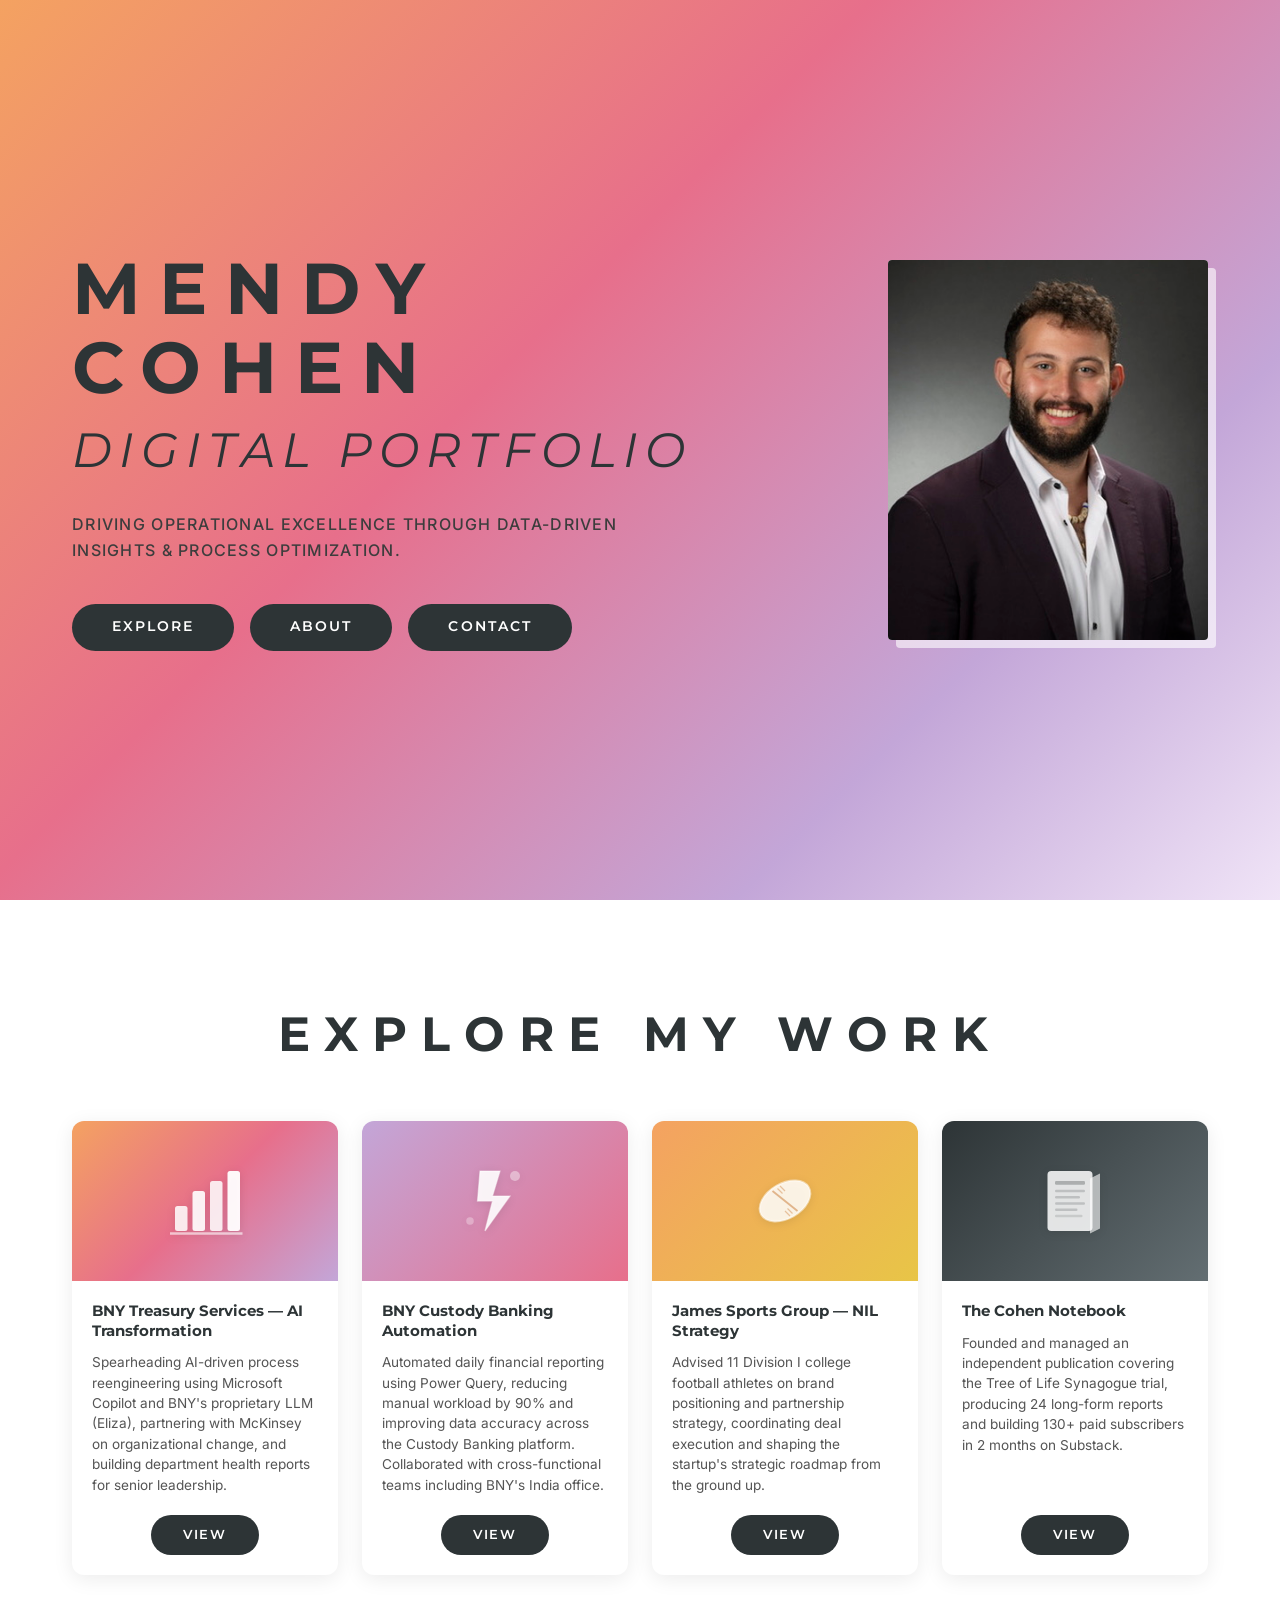
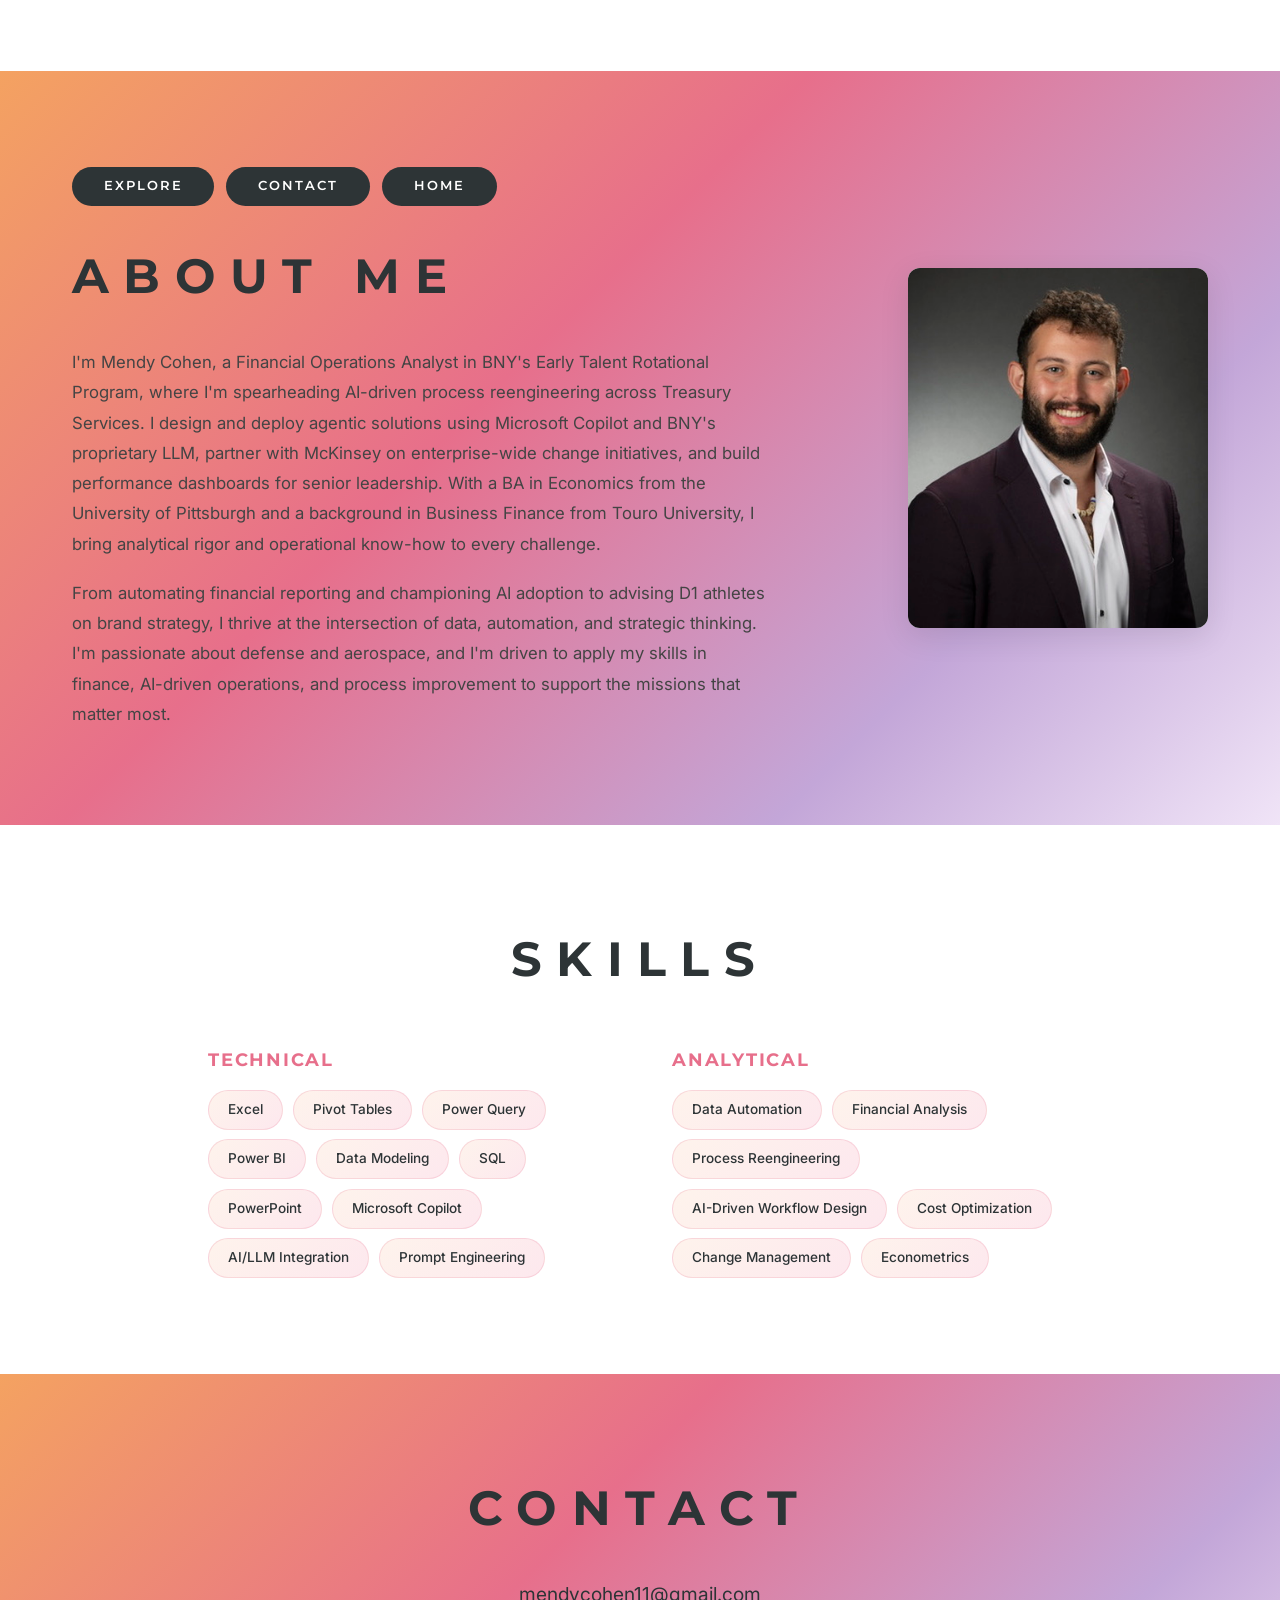
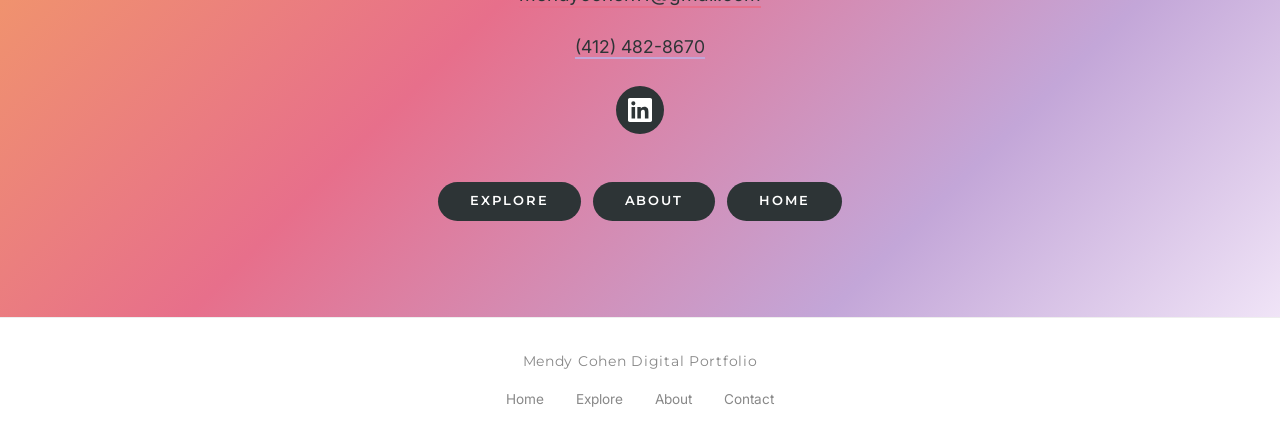
==== index.html @ 34054d13 "Update index.html with AI role, skills, and project links" ====
<!DOCTYPE html>
<html lang="en">
<head>
  <meta charset="UTF-8">
  <meta name="viewport" content="width=device-width, initial-scale=1.0">
  <title>Mendy Cohen | Digital Portfolio</title>
  <link rel="preconnect" href="https://fonts.googleapis.com">
  <link rel="preconnect" href="https://fonts.gstatic.com" crossorigin>
  <link href="https://fonts.googleapis.com/css2?family=Inter:wght@400;500;600&family=Montserrat:ital,wght@0,400;0,600;0,700;1,400&display=swap" rel="stylesheet">
  <link rel="stylesheet" href="style.css">
</head>
<body>

  <!-- ========== HERO ========== -->
  <section id="home" class="hero gradient-bg">
    <div class="container">
      <div class="hero-content">
        <h1 class="hero-name">Mendy Cohen</h1>
        <p class="hero-subtitle">Digital Portfolio</p>
        <p class="hero-tagline">Driving operational excellence through data-driven insights &amp; process optimization.</p>
        <div class="hero-buttons">
          <a href="#projects" class="btn">Explore</a>
          <a href="#about" class="btn">About</a>
          <a href="#contact" class="btn">Contact</a>
        </div>
      </div>
      <div class="hero-photo">
        <img src="headshot.jpg" alt="Mendy Cohen">
      </div>
    </div>
  </section>

  <!-- ========== PROJECTS ========== -->
  <section id="projects" class="projects">
    <div class="container">
      <h2 class="section-heading">Explore My Work</h2>
      <div class="projects-grid">

        <div class="project-card">
          <div class="project-card-image">
            <svg class="project-icon-svg" viewBox="0 0 64 64" fill="none" xmlns="http://www.w3.org/2000/svg"><rect x="8" y="36" width="10" height="20" rx="2" fill="rgba(255,255,255,0.85)"/><rect x="22" y="24" width="10" height="32" rx="2" fill="rgba(255,255,255,0.9)"/><rect x="36" y="16" width="10" height="40" rx="2" fill="rgba(255,255,255,0.85)"/><rect x="50" y="8" width="10" height="48" rx="2" fill="rgba(255,255,255,0.95)"/><line x1="4" y1="58" x2="62" y2="58" stroke="rgba(255,255,255,0.6)" stroke-width="2"/></svg>
          </div>
          <div class="project-card-body">
            <h3 class="project-card-title">BNY Treasury Services &mdash; AI Transformation</h3>
            <p class="project-card-desc">Spearheading AI-driven process reengineering using Microsoft Copilot and BNY's proprietary LLM (Eliza), partnering with McKinsey on organizational change, and building department health reports for senior leadership.</p>
            <div class="project-card-btn">
              <a href="bny-treasury.html" class="btn btn-sm">View</a>
            </div>
          </div>
        </div>

        <div class="project-card">
          <div class="project-card-image" style="background: linear-gradient(135deg, #C3A6D8 0%, #E76F8B 100%);">
            <svg class="project-icon-svg" viewBox="0 0 64 64" fill="none" xmlns="http://www.w3.org/2000/svg"><path d="M20 8h16l-6 20h14L24 56l6-24H18L20 8z" fill="rgba(255,255,255,0.9)" stroke="rgba(255,255,255,0.5)" stroke-width="1"/><circle cx="48" cy="12" r="4" fill="rgba(255,255,255,0.4)"/><circle cx="12" cy="48" r="3" fill="rgba(255,255,255,0.3)"/></svg>
          </div>
          <div class="project-card-body">
            <h3 class="project-card-title">BNY Custody Banking Automation</h3>
            <p class="project-card-desc">Automated daily financial reporting using Power Query, reducing manual workload by 90% and improving data accuracy across the Custody Banking platform. Collaborated with cross-functional teams including BNY's India office.</p>
            <div class="project-card-btn">
              <a href="bny-custody.html" class="btn btn-sm">View</a>
            </div>
          </div>
        </div>

        <div class="project-card">
          <div class="project-card-image" style="background: linear-gradient(135deg, #F4A261 0%, #e8c547 100%);">
            <svg class="project-icon-svg" viewBox="0 0 64 64" fill="none" xmlns="http://www.w3.org/2000/svg"><ellipse cx="32" cy="32" rx="22" ry="14" transform="rotate(-30 32 32)" fill="rgba(255,255,255,0.85)" stroke="rgba(255,255,255,0.5)" stroke-width="1.5"/><line x1="22" y1="24" x2="42" y2="40" stroke="rgba(200,120,50,0.5)" stroke-width="1.5"/><line x1="26" y1="22" x2="30" y2="26" stroke="rgba(200,120,50,0.4)" stroke-width="1"/><line x1="34" y1="38" x2="38" y2="42" stroke="rgba(200,120,50,0.4)" stroke-width="1"/><line x1="28" y1="20" x2="32" y2="24" stroke="rgba(200,120,50,0.4)" stroke-width="1"/><line x1="32" y1="40" x2="36" y2="44" stroke="rgba(200,120,50,0.4)" stroke-width="1"/></svg>
          </div>
          <div class="project-card-body">
            <h3 class="project-card-title">James Sports Group &mdash; NIL Strategy</h3>
            <p class="project-card-desc">Advised 11 Division I college football athletes on brand positioning and partnership strategy, coordinating deal execution and shaping the startup's strategic roadmap from the ground up.</p>
            <div class="project-card-btn">
              <a href="james-sports.html" class="btn btn-sm">View</a>
            </div>
          </div>
        </div>

        <div class="project-card">
          <div class="project-card-image" style="background: linear-gradient(135deg, #2D3436 0%, #636e72 100%);">
            <svg class="project-icon-svg" viewBox="0 0 64 64" fill="none" xmlns="http://www.w3.org/2000/svg"><rect x="10" y="8" width="36" height="48" rx="3" fill="rgba(255,255,255,0.85)"/><rect x="16" y="16" width="24" height="3" rx="1" fill="rgba(45,52,54,0.3)"/><rect x="16" y="23" width="24" height="2" rx="1" fill="rgba(45,52,54,0.2)"/><rect x="16" y="28" width="20" height="2" rx="1" fill="rgba(45,52,54,0.2)"/><rect x="16" y="33" width="24" height="2" rx="1" fill="rgba(45,52,54,0.2)"/><rect x="16" y="38" width="18" height="2" rx="1" fill="rgba(45,52,54,0.2)"/><rect x="16" y="43" width="22" height="2" rx="1" fill="rgba(45,52,54,0.15)"/><path d="M44 14l8-4v44l-8 4V14z" fill="rgba(255,255,255,0.6)"/></svg>
          </div>
          <div class="project-card-body">
            <h3 class="project-card-title">The Cohen Notebook</h3>
            <p class="project-card-desc">Founded and managed an independent publication covering the Tree of Life Synagogue trial, producing 24 long-form reports and building 130+ paid subscribers in 2 months on Substack.</p>
            <div class="project-card-btn">
              <a href="https://thecohennotebook.substack.com" target="_blank" rel="noopener noreferrer" class="btn btn-sm">View</a>
            </div>
          </div>
        </div>

      </div>
    </div>
  </section>

  <!-- ========== ABOUT ========== -->
  <section id="about" class="about gradient-bg">
    <div class="container">
      <div class="about-content">
        <nav class="about-nav">
          <a href="#projects" class="btn btn-sm">Explore</a>
          <a href="#contact" class="btn btn-sm">Contact</a>
          <a href="#home" class="btn btn-sm">Home</a>
        </nav>
        <h2 class="section-heading">About Me</h2>
        <p class="about-text">
          I'm Mendy Cohen, a Financial Operations Analyst in BNY's Early Talent Rotational Program, where I'm spearheading AI-driven process reengineering across Treasury Services. I design and deploy agentic solutions using Microsoft Copilot and BNY's proprietary LLM, partner with McKinsey on enterprise-wide change initiatives, and build performance dashboards for senior leadership. With a BA in Economics from the University of Pittsburgh and a background in Business Finance from Touro University, I bring analytical rigor and operational know-how to every challenge.
        </p>
        <p class="about-text" style="margin-top: 1.2rem;">
          From automating financial reporting and championing AI adoption to advising D1 athletes on brand strategy, I thrive at the intersection of data, automation, and strategic thinking. I'm passionate about defense and aerospace, and I'm driven to apply my skills in finance, AI-driven operations, and process improvement to support the missions that matter most.
        </p>
      </div>
      <div class="about-photo">
        <img src="headshot.jpg" alt="Mendy Cohen">
      </div>
    </div>
  </section>

  <!-- ========== SKILLS ========== -->
  <section id="skills" class="skills">
    <div class="container">
      <h2 class="section-heading">Skills</h2>
      <div class="skills-categories">
        <div class="skills-category">
          <h3>Technical</h3>
          <div class="skills-tags">
            <span class="skill-tag">Excel</span>
            <span class="skill-tag">Pivot Tables</span>
            <span class="skill-tag">Power Query</span>
            <span class="skill-tag">Power BI</span>
            <span class="skill-tag">Data Modeling</span>
            <span class="skill-tag">SQL</span>
            <span class="skill-tag">PowerPoint</span>
            <span class="skill-tag">Microsoft Copilot</span>
            <span class="skill-tag">AI/LLM Integration</span>
            <span class="skill-tag">Prompt Engineering</span>
          </div>
        </div>
        <div class="skills-category">
          <h3>Analytical</h3>
          <div class="skills-tags">
            <span class="skill-tag">Data Automation</span>
            <span class="skill-tag">Financial Analysis</span>
            <span class="skill-tag">Process Reengineering</span>
            <span class="skill-tag">AI-Driven Workflow Design</span>
            <span class="skill-tag">Cost Optimization</span>
            <span class="skill-tag">Change Management</span>
            <span class="skill-tag">Econometrics</span>
          </div>
        </div>
      </div>
    </div>
  </section>

  <!-- ========== CONTACT ========== -->
  <section id="contact" class="contact gradient-bg">
    <div class="container">
      <h2 class="section-heading">Contact</h2>
      <div class="contact-info">
        <p class="contact-email">
          <a href="mailto:mendycohen11@gmail.com">mendycohen11@gmail.com</a>
        </p>
        <p class="contact-phone">
          <a href="tel:+14124828670">(412) 482-8670</a>
        </p>
        <div class="contact-social">
          <a href="https://linkedin.com/in/mendycohen" target="_blank" rel="noopener noreferrer" aria-label="LinkedIn" title="LinkedIn">
            <svg width="24" height="24" viewBox="0 0 24 24" fill="currentColor"><path d="M20.447 20.452h-3.554v-5.569c0-1.328-.027-3.037-1.852-3.037-1.853 0-2.136 1.445-2.136 2.939v5.667H9.351V9h3.414v1.561h.046c.477-.9 1.637-1.85 3.37-1.85 3.601 0 4.267 2.37 4.267 5.455v6.286zM5.337 7.433a2.062 2.062 0 01-2.063-2.065 2.064 2.064 0 112.063 2.065zm1.782 13.019H3.555V9h3.564v11.452zM22.225 0H1.771C.792 0 0 .774 0 1.729v20.542C0 23.227.792 24 1.771 24h20.451C23.2 24 24 23.227 24 22.271V1.729C24 .774 23.2 0 22.222 0h.003z"/></svg>
          </a>
        </div>
      </div>
      <nav class="contact-nav">
        <a href="#projects" class="btn btn-sm">Explore</a>
        <a href="#about" class="btn btn-sm">About</a>
        <a href="#home" class="btn btn-sm">Home</a>
      </nav>
    </div>
  </section>

  <!-- ========== FOOTER ========== -->
  <footer class="footer">
    <p class="footer-text">Mendy Cohen Digital Portfolio</p>
    <nav class="footer-nav">
      <a href="#home">Home</a>
      <a href="#projects">Explore</a>
      <a href="#about">About</a>
      <a href="#contact">Contact</a>
    </nav>
  </footer>

</body>
</html>
---- style.css ----
/* ========== RESET & BASE ========== */
*,
*::before,
*::after {
  margin: 0;
  padding: 0;
  box-sizing: border-box;
}

html {
  scroll-behavior: smooth;
  font-size: 16px;
}

body {
  font-family: 'Inter', sans-serif;
  color: #2D3436;
  line-height: 1.6;
  overflow-x: hidden;
}

a {
  text-decoration: none;
  color: inherit;
}

img {
  max-width: 100%;
  display: block;
}

/* ========== UTILITIES ========== */
.container {
  max-width: 1200px;
  margin: 0 auto;
  padding: 0 2rem;
}

.section-heading {
  font-family: 'Montserrat', sans-serif;
  font-size: 3rem;
  font-weight: 700;
  letter-spacing: 0.3em;
  text-transform: uppercase;
  margin-bottom: 2rem;
}

/* ========== BUTTONS ========== */
.btn {
  display: inline-block;
  padding: 0.8rem 2.5rem;
  background: #2D3436;
  color: #fff;
  border: none;
  border-radius: 50px;
  font-family: 'Montserrat', sans-serif;
  font-size: 0.85rem;
  font-weight: 600;
  letter-spacing: 0.15em;
  text-transform: uppercase;
  cursor: pointer;
  transition: transform 0.2s ease, box-shadow 0.2s ease;
}

.btn:hover {
  transform: translateY(-2px);
  box-shadow: 0 6px 20px rgba(45, 52, 54, 0.3);
}

.btn-sm {
  padding: 0.6rem 2rem;
  font-size: 0.8rem;
}

/* ========== GRADIENT BACKGROUNDS ========== */
.gradient-bg {
  background: linear-gradient(135deg, #F4A261 0%, #E76F8B 40%, #C3A6D8 75%, #f0e4f7 100%);
}

.gradient-bg-subtle {
  background: linear-gradient(135deg, #fef3ec 0%, #fde8ee 40%, #f3ebf8 75%, #f8f4fc 100%);
}

/* ========== HERO SECTION ========== */
.hero {
  min-height: 100vh;
  display: flex;
  align-items: center;
  position: relative;
  overflow: hidden;
}

.hero .container {
  display: flex;
  align-items: center;
  justify-content: space-between;
  gap: 4rem;
  width: 100%;
}

.hero-content {
  flex: 1;
  animation: fadeInUp 0.8s ease-out;
}

.hero-name {
  font-family: 'Montserrat', sans-serif;
  font-size: 4.5rem;
  font-weight: 700;
  letter-spacing: 0.25em;
  text-transform: uppercase;
  line-height: 1.1;
  color: #2D3436;
}

.hero-subtitle {
  font-family: 'Montserrat', sans-serif;
  font-size: 3rem;
  font-weight: 400;
  font-style: italic;
  letter-spacing: 0.15em;
  text-transform: uppercase;
  color: #2D3436;
  margin-top: 0.25rem;
}

.hero-tagline {
  font-size: 1rem;
  font-weight: 500;
  letter-spacing: 0.08em;
  text-transform: uppercase;
  color: #3d3d3d;
  margin-top: 1.5rem;
  max-width: 550px;
}

.hero-buttons {
  display: flex;
  gap: 1rem;
  margin-top: 2.5rem;
  flex-wrap: wrap;
}

.hero-photo {
  flex-shrink: 0;
  width: 320px;
  height: 380px;
  background: #fff;
  border-radius: 4px;
  box-shadow: 8px 8px 0 rgba(255, 255, 255, 0.6);
  display: flex;
  align-items: center;
  justify-content: center;
  overflow: hidden;
  animation: fadeIn 1s ease-out 0.3s both;
}

.hero-photo img {
  width: 100%;
  height: 100%;
  object-fit: cover;
}

.hero-photo-placeholder {
  font-family: 'Montserrat', sans-serif;
  font-size: 1.1rem;
  color: #999;
  letter-spacing: 0.1em;
}

/* ========== PROJECTS SECTION ========== */
.projects {
  padding: 6rem 0;
  background: #fff;
}

.projects .section-heading {
  text-align: center;
}

.projects-grid {
  display: grid;
  grid-template-columns: repeat(4, 1fr);
  gap: 1.5rem;
  margin-top: 3rem;
}

.project-card {
  background: #fff;
  border-radius: 12px;
  overflow: hidden;
  box-shadow: 0 4px 20px rgba(0, 0, 0, 0.08);
  transition: transform 0.3s ease, box-shadow 0.3s ease;
  display: flex;
  flex-direction: column;
}

.project-card:hover {
  transform: translateY(-6px);
  box-shadow: 0 12px 40px rgba(0, 0, 0, 0.12);
}

.project-card-image {
  height: 160px;
  background: linear-gradient(135deg, #F4A261 0%, #E76F8B 50%, #C3A6D8 100%);
  display: flex;
  align-items: center;
  justify-content: center;
  position: relative;
}

.project-card-image .project-icon {
  font-size: 2.5rem;
  opacity: 0.7;
}

.project-card-image .project-icon-svg {
  width: 80px;
  height: 80px;
  filter: drop-shadow(0 2px 4px rgba(0,0,0,0.1));
}

.project-card-body {
  padding: 1.25rem;
  flex: 1;
  display: flex;
  flex-direction: column;
}

.project-card-title {
  font-family: 'Montserrat', sans-serif;
  font-size: 0.95rem;
  font-weight: 700;
  margin-bottom: 0.75rem;
  line-height: 1.3;
}

.project-card-desc {
  font-size: 0.85rem;
  color: #555;
  line-height: 1.5;
  flex: 1;
}

.project-card-btn {
  margin-top: 1.25rem;
  text-align: center;
}

/* ========== ABOUT SECTION ========== */
.about {
  padding: 6rem 0;
  position: relative;
}

.about .container {
  display: flex;
  align-items: center;
  gap: 4rem;
}

.about-content {
  flex: 1;
}

.about .section-heading {
  color: #2D3436;
}

.about-nav {
  display: flex;
  gap: 0.75rem;
  margin-bottom: 2rem;
  flex-wrap: wrap;
}

.about-text {
  font-size: 1.05rem;
  line-height: 1.8;
  color: #444;
  max-width: 700px;
}

.about-photo {
  flex-shrink: 0;
  width: 300px;
  height: 360px;
  background: #fff;
  border-radius: 12px;
  box-shadow: 0 8px 30px rgba(0, 0, 0, 0.1);
  display: flex;
  align-items: center;
  justify-content: center;
  overflow: hidden;
}

.about-photo-placeholder {
  font-family: 'Montserrat', sans-serif;
  font-size: 1rem;
  color: #999;
  letter-spacing: 0.1em;
}

/* ========== SKILLS SECTION ========== */
.skills {
  padding: 6rem 0;
  background: #fff;
}

.skills .section-heading {
  text-align: center;
}

.skills-categories {
  display: flex;
  gap: 4rem;
  justify-content: center;
  margin-top: 3rem;
  flex-wrap: wrap;
}

.skills-category h3 {
  font-family: 'Montserrat', sans-serif;
  font-size: 1.1rem;
  font-weight: 700;
  letter-spacing: 0.1em;
  text-transform: uppercase;
  margin-bottom: 1rem;
  color: #E76F8B;
}

.skills-tags {
  display: flex;
  flex-wrap: wrap;
  gap: 0.6rem;
  max-width: 400px;
}

.skill-tag {
  display: inline-block;
  padding: 0.5rem 1.2rem;
  background: linear-gradient(135deg, #fef3ec, #fde8ee);
  border-radius: 50px;
  font-size: 0.85rem;
  font-weight: 500;
  color: #2D3436;
  border: 1px solid rgba(231, 111, 139, 0.2);
}

/* ========== CONTACT SECTION ========== */
.contact {
  padding: 6rem 0;
  text-align: center;
}

.contact .section-heading {
  color: #2D3436;
}

.contact-info {
  margin-top: 2rem;
}

.contact-email {
  font-size: 1.2rem;
  color: #444;
  margin-bottom: 1.5rem;
}

.contact-email a {
  color: #2D3436;
  border-bottom: 2px solid #E76F8B;
  transition: color 0.2s;
}

.contact-email a:hover {
  color: #E76F8B;
}

.contact-phone {
  font-size: 1.1rem;
  color: #444;
  margin-bottom: 1.5rem;
}

.contact-phone a {
  color: #2D3436;
  border-bottom: 2px solid #C3A6D8;
  transition: color 0.2s;
}

.contact-phone a:hover {
  color: #C3A6D8;
}

.contact-social {
  display: flex;
  justify-content: center;
  gap: 1rem;
  margin-top: 1.5rem;
}

.contact-social a {
  display: flex;
  align-items: center;
  justify-content: center;
  width: 48px;
  height: 48px;
  background: #2D3436;
  color: #fff;
  border-radius: 50%;
  font-size: 1.2rem;
  transition: transform 0.2s, background 0.2s;
}

.contact-social a:hover {
  transform: scale(1.1);
  background: #E76F8B;
}

.contact-nav {
  display: flex;
  gap: 0.75rem;
  justify-content: center;
  margin-top: 3rem;
}

/* ========== FOOTER ========== */
.footer {
  padding: 2rem 0;
  text-align: center;
  border-top: 1px solid #eee;
}

.footer-text {
  font-family: 'Montserrat', sans-serif;
  font-size: 0.9rem;
  letter-spacing: 0.05em;
  color: #888;
}

.footer-nav {
  display: flex;
  justify-content: center;
  gap: 2rem;
  margin-top: 1rem;
}

.footer-nav a {
  font-size: 0.85rem;
  color: #888;
  transition: color 0.2s;
}

.footer-nav a:hover {
  color: #E76F8B;
}

/* ========== ANIMATIONS ========== */
@keyframes fadeInUp {
  from {
    opacity: 0;
    transform: translateY(30px);
  }
  to {
    opacity: 1;
    transform: translateY(0);
  }
}

@keyframes fadeIn {
  from { opacity: 0; }
  to { opacity: 1; }
}

/* ========== RESPONSIVE ========== */
@media (max-width: 1024px) {
  .projects-grid {
    grid-template-columns: repeat(2, 1fr);
  }

  .hero-name {
    font-size: 3.2rem;
  }

  .hero-subtitle {
    font-size: 2.2rem;
  }
}

@media (max-width: 768px) {
  .hero .container {
    flex-direction: column;
    text-align: center;
    padding-top: 3rem;
  }

  .hero-name {
    font-size: 2.5rem;
    letter-spacing: 0.15em;
  }

  .hero-subtitle {
    font-size: 1.6rem;
  }

  .hero-tagline {
    margin-left: auto;
    margin-right: auto;
  }

  .hero-buttons {
    justify-content: center;
  }

  .hero-photo {
    width: 250px;
    height: 300px;
  }

  .section-heading {
    font-size: 2.2rem;
    letter-spacing: 0.2em;
  }

  .about .container {
    flex-direction: column;
    text-align: center;
  }

  .about-nav {
    justify-content: center;
  }

  .about-text {
    margin: 0 auto;
  }

  .skills-categories {
    flex-direction: column;
    align-items: center;
  }

  .skills-tags {
    justify-content: center;
  }
}

@media (max-width: 480px) {
  .hero-name {
    font-size: 2rem;
  }

  .hero-subtitle {
    font-size: 1.3rem;
  }

  .projects-grid {
    grid-template-columns: 1fr;
  }

  .section-heading {
    font-size: 1.8rem;
    letter-spacing: 0.15em;
  }

  .btn {
    padding: 0.7rem 1.8rem;
    font-size: 0.75rem;
  }
}
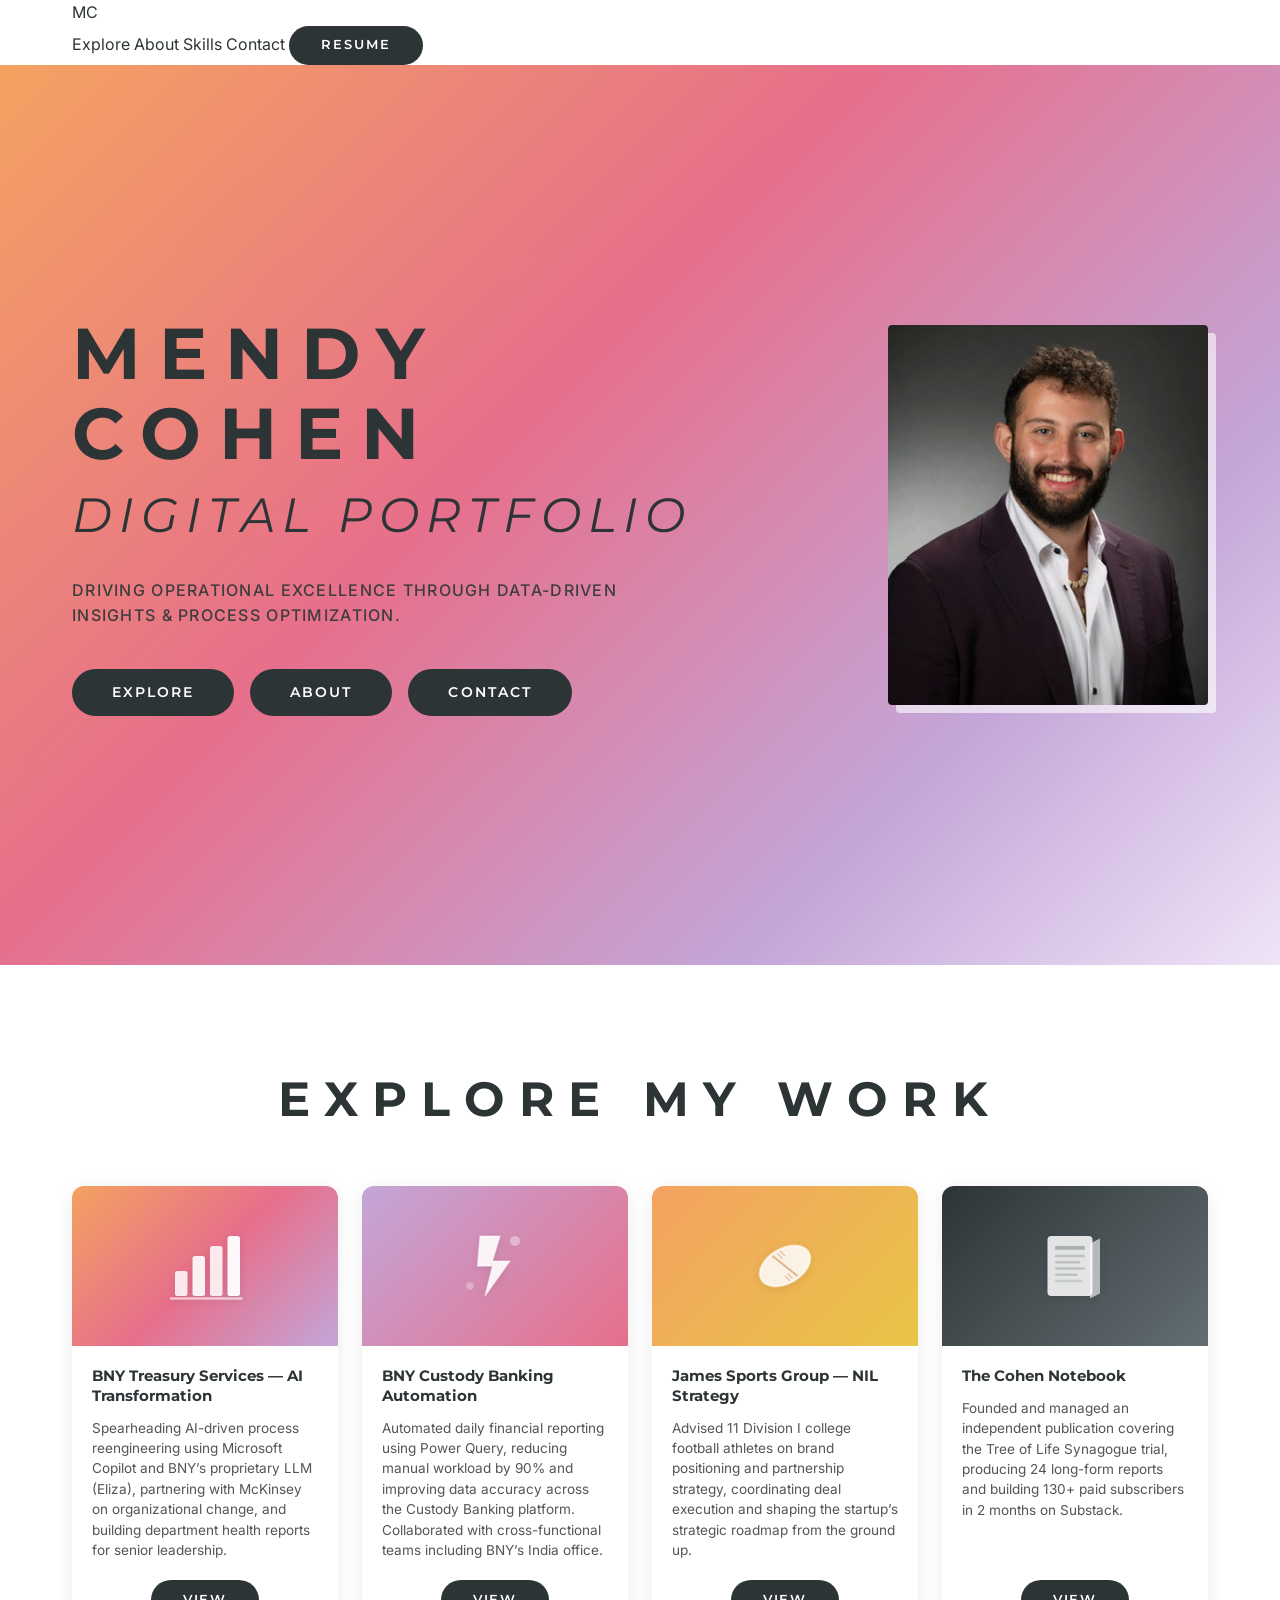
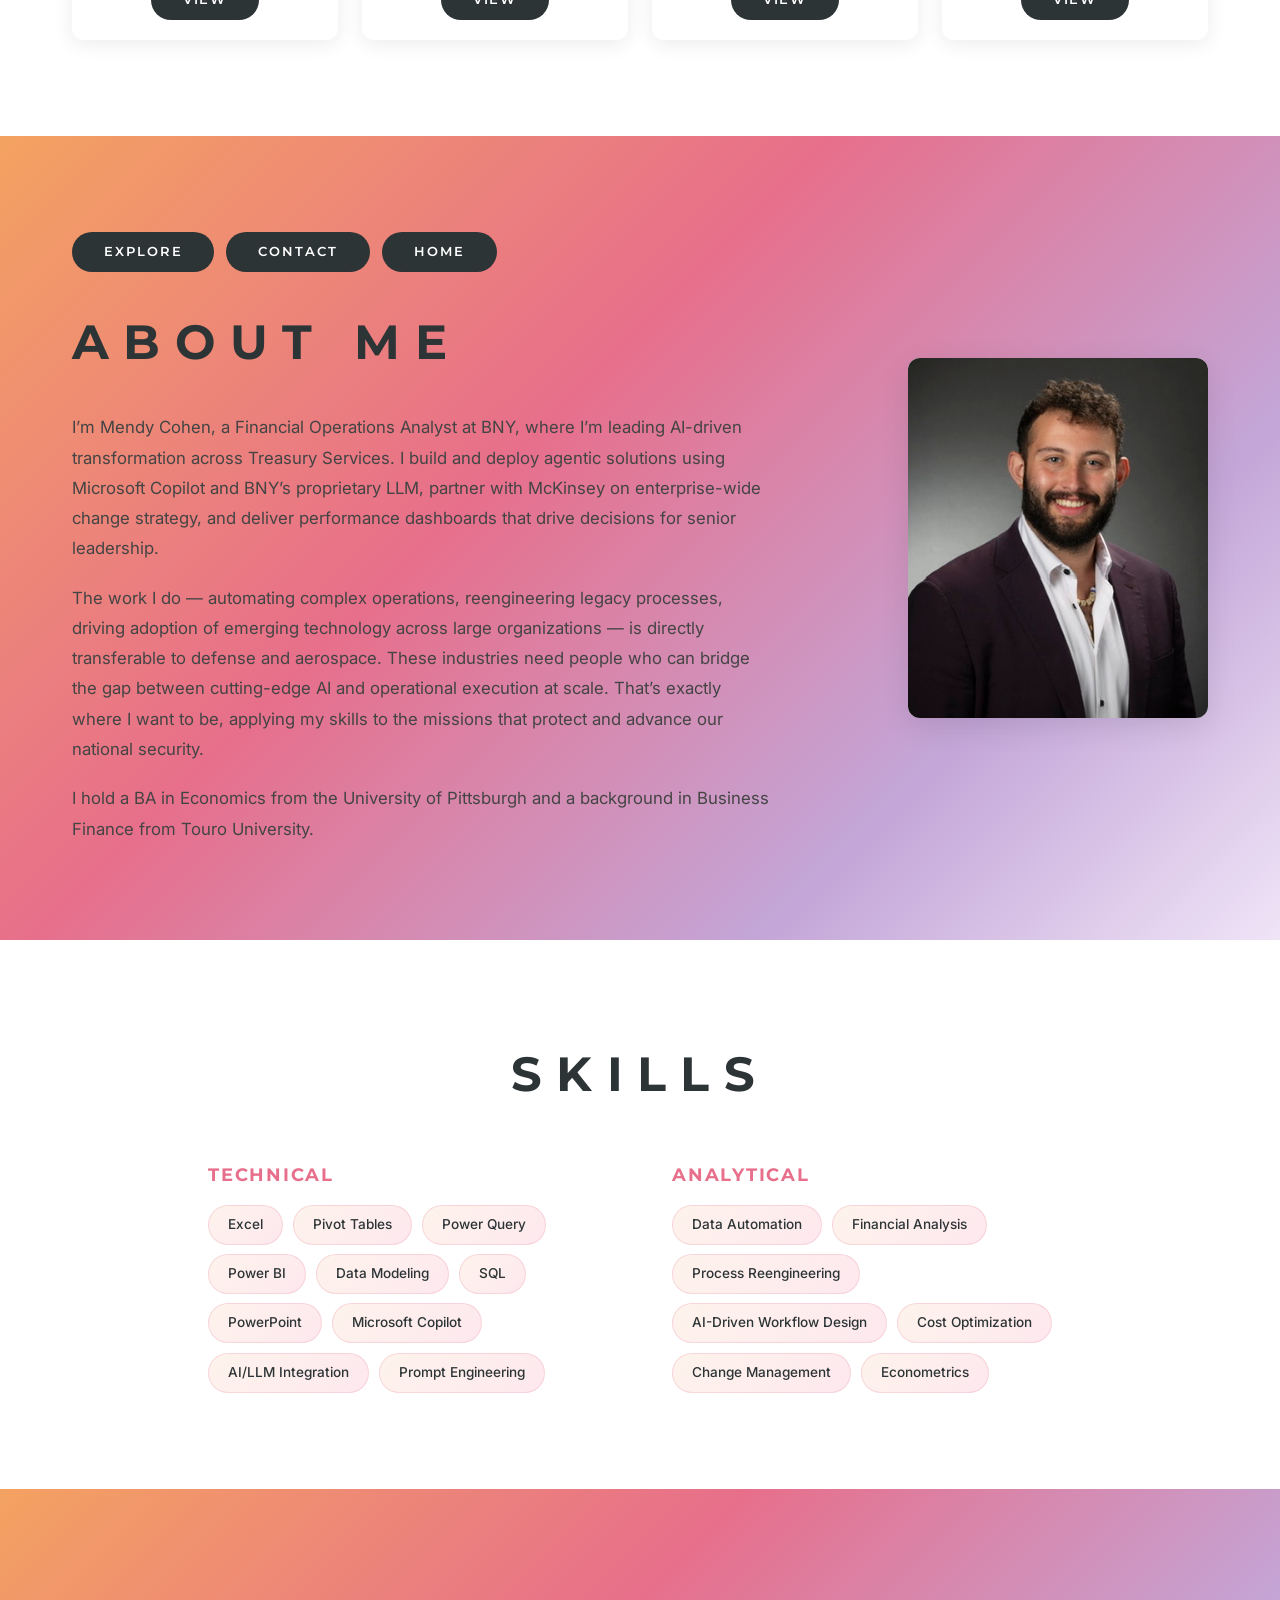
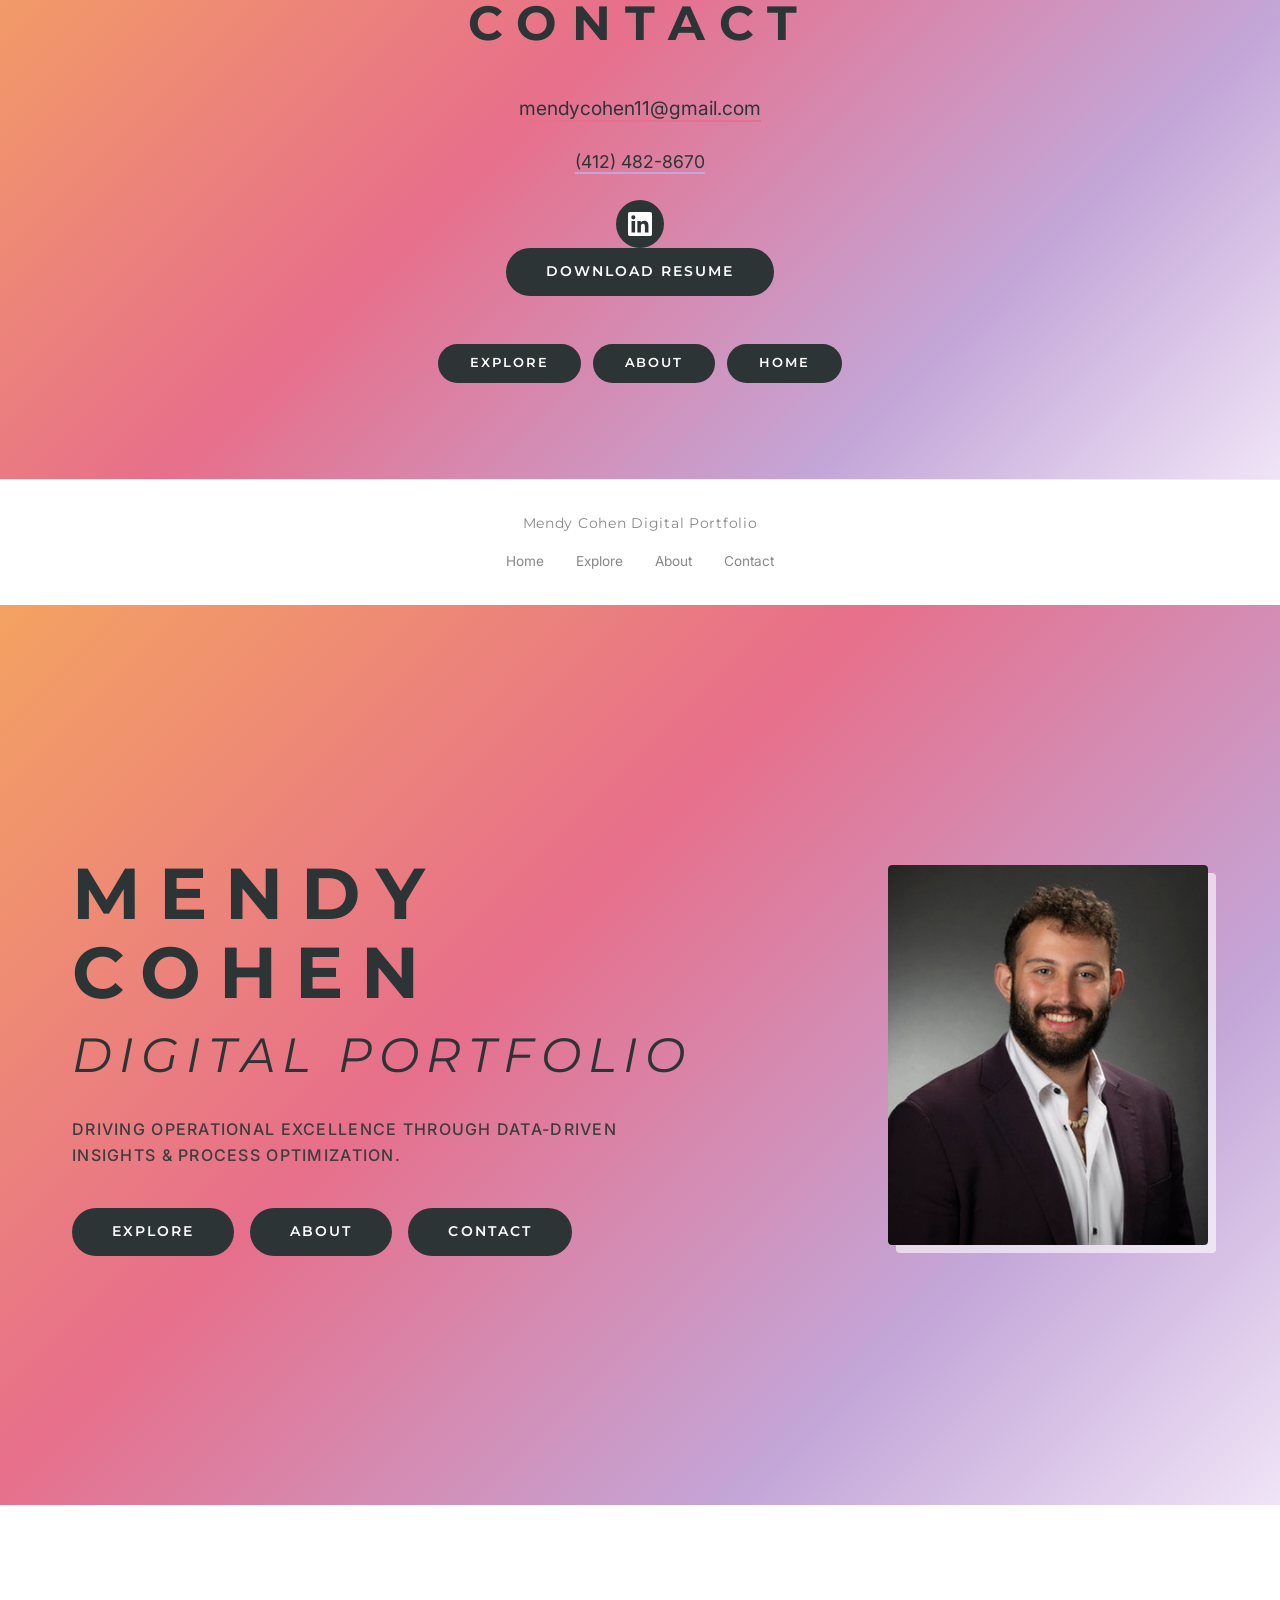
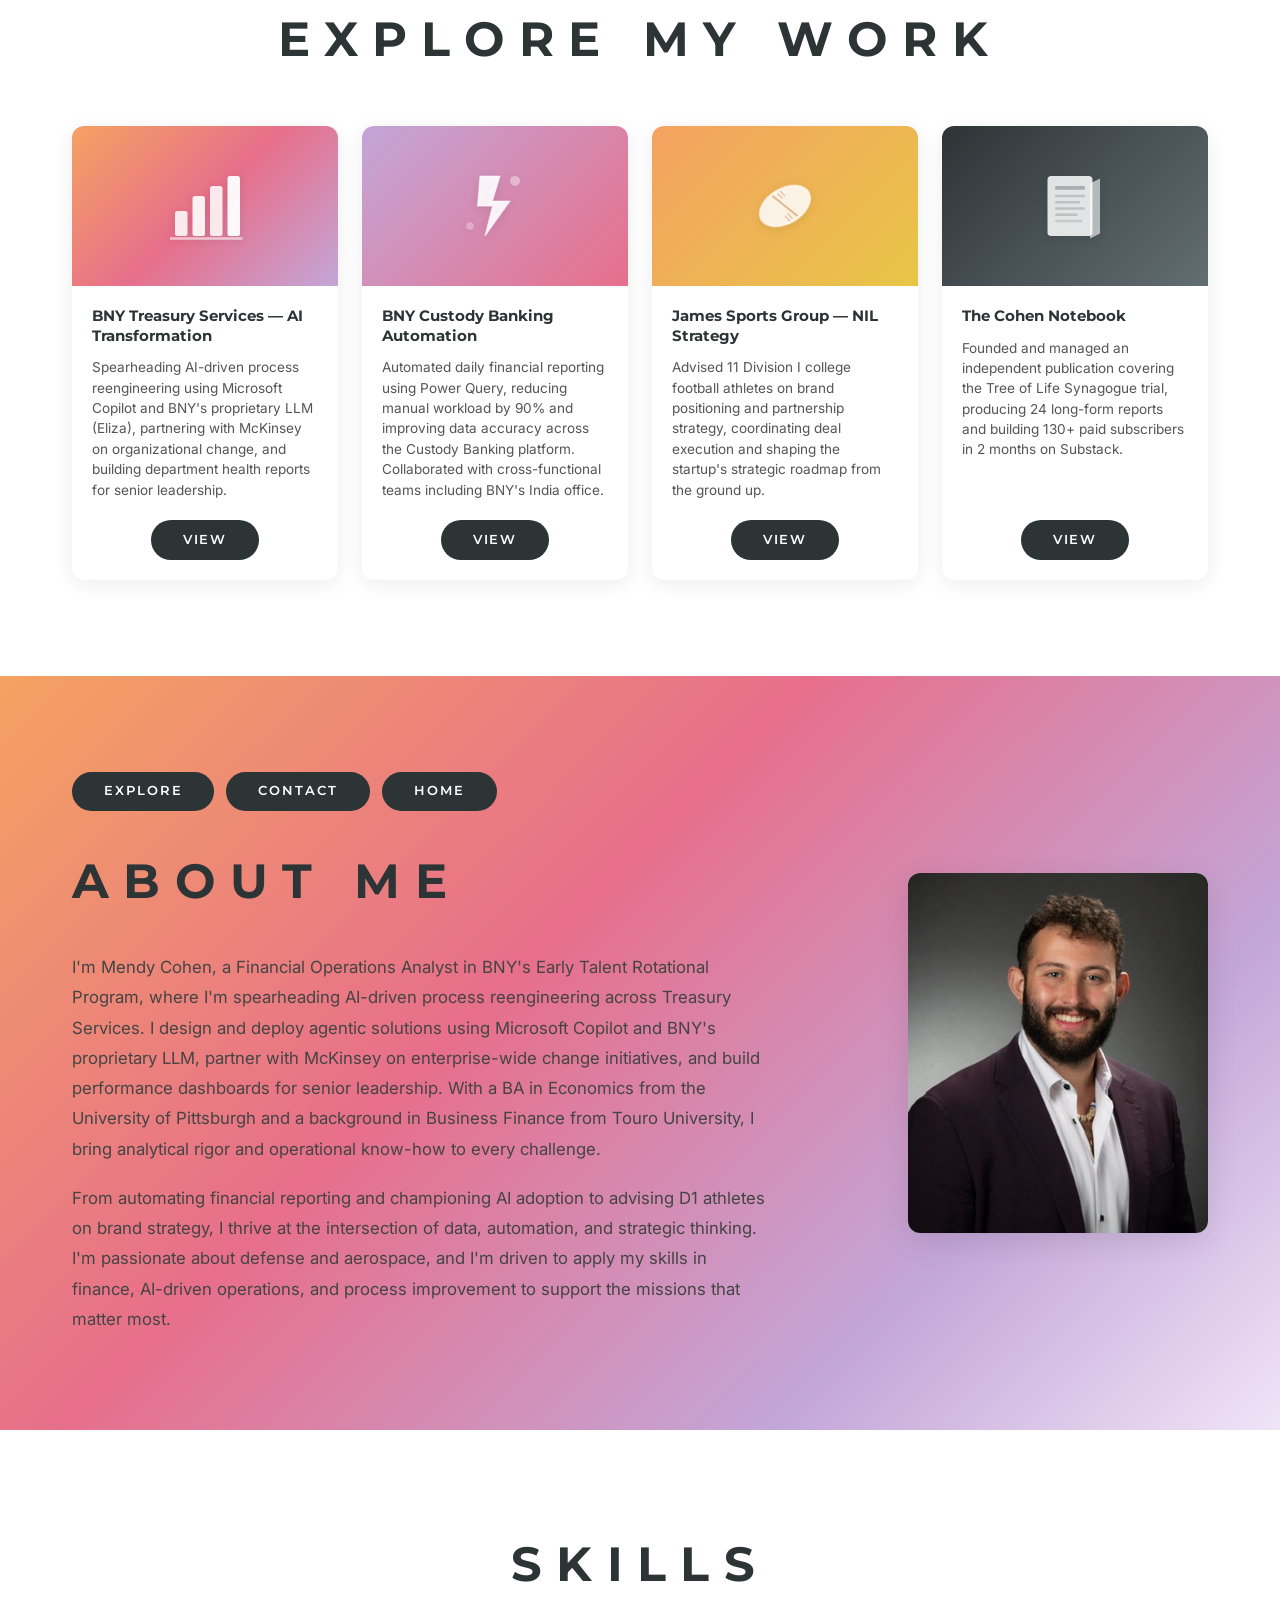
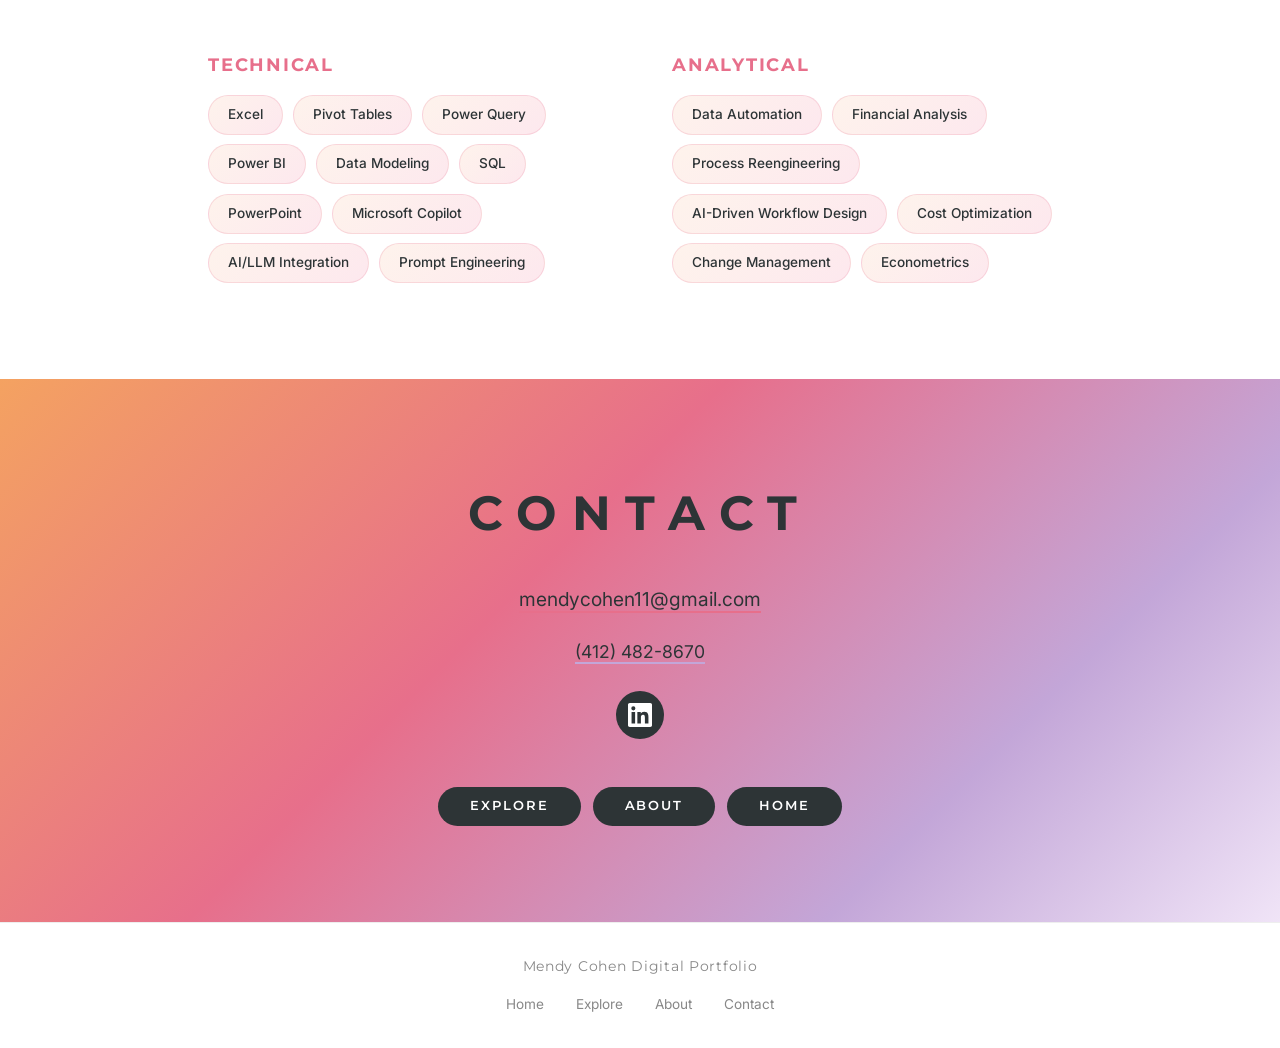
==== commit eec87375: "Update index.html" ====
--- a/index.html
+++ b/index.html
@@ -11,6 +11,33 @@
 </head>
 <body>
 
+  <!-- ========== HERO ========== --><!DOCTYPE html>
+<html lang="en">
+<head>
+  <meta charset="UTF-8">
+  <meta name="viewport" content="width=device-width, initial-scale=1.0">
+  <title>Mendy Cohen | Digital Portfolio</title>
+  <link rel="preconnect" href="https://fonts.googleapis.com">
+  <link rel="preconnect" href="https://fonts.gstatic.com" crossorigin>
+  <link href="https://fonts.googleapis.com/css2?family=Inter:wght@400;500;600&family=Montserrat:ital,wght@0,400;0,600;0,700;1,400&display=swap" rel="stylesheet">
+  <link rel="stylesheet" href="style.css">
+</head>
+<body>
+
+  <!-- ========== TOP NAV ========== -->
+  <nav class="topnav" id="topnav">
+    <div class="container topnav-inner">
+      <a href="#home" class="topnav-brand">MC</a>
+      <div class="topnav-links">
+        <a href="#projects">Explore</a>
+        <a href="#about">About</a>
+        <a href="#skills">Skills</a>
+        <a href="#contact">Contact</a>
+        <a href="Mendy_Cohen_Resume.pdf" target="_blank" class="btn btn-sm topnav-resume">Resume</a>
+      </div>
+    </div>
+  </nav>
+
   <!-- ========== HERO ========== -->
   <section id="home" class="hero gradient-bg">
     <div class="container">
@@ -41,8 +68,8 @@
             <svg class="project-icon-svg" viewBox="0 0 64 64" fill="none" xmlns="http://www.w3.org/2000/svg"><rect x="8" y="36" width="10" height="20" rx="2" fill="rgba(255,255,255,0.85)"/><rect x="22" y="24" width="10" height="32" rx="2" fill="rgba(255,255,255,0.9)"/><rect x="36" y="16" width="10" height="40" rx="2" fill="rgba(255,255,255,0.85)"/><rect x="50" y="8" width="10" height="48" rx="2" fill="rgba(255,255,255,0.95)"/><line x1="4" y1="58" x2="62" y2="58" stroke="rgba(255,255,255,0.6)" stroke-width="2"/></svg>
           </div>
           <div class="project-card-body">
-            <h3 class="project-card-title">BNY Treasury Services &mdash; AI Transformation</h3>
-            <p class="project-card-desc">Spearheading AI-driven process reengineering using Microsoft Copilot and BNY's proprietary LLM (Eliza), partnering with McKinsey on organizational change, and building department health reports for senior leadership.</p>
+            <h3 class="project-card-title">BNY Treasury Services — AI Transformation</h3>
+            <p class="project-card-desc">Spearheading AI-driven process reengineering using Microsoft Copilot and BNY’s proprietary LLM (Eliza), partnering with McKinsey on organizational change, and building department health reports for senior leadership.</p>
             <div class="project-card-btn">
               <a href="bny-treasury.html" class="btn btn-sm">View</a>
             </div>
@@ -55,7 +82,7 @@
           </div>
           <div class="project-card-body">
             <h3 class="project-card-title">BNY Custody Banking Automation</h3>
-            <p class="project-card-desc">Automated daily financial reporting using Power Query, reducing manual workload by 90% and improving data accuracy across the Custody Banking platform. Collaborated with cross-functional teams including BNY's India office.</p>
+            <p class="project-card-desc">Automated daily financial reporting using Power Query, reducing manual workload by 90% and improving data accuracy across the Custody Banking platform. Collaborated with cross-functional teams including BNY’s India office.</p>
             <div class="project-card-btn">
               <a href="bny-custody.html" class="btn btn-sm">View</a>
             </div>
@@ -67,8 +94,8 @@
             <svg class="project-icon-svg" viewBox="0 0 64 64" fill="none" xmlns="http://www.w3.org/2000/svg"><ellipse cx="32" cy="32" rx="22" ry="14" transform="rotate(-30 32 32)" fill="rgba(255,255,255,0.85)" stroke="rgba(255,255,255,0.5)" stroke-width="1.5"/><line x1="22" y1="24" x2="42" y2="40" stroke="rgba(200,120,50,0.5)" stroke-width="1.5"/><line x1="26" y1="22" x2="30" y2="26" stroke="rgba(200,120,50,0.4)" stroke-width="1"/><line x1="34" y1="38" x2="38" y2="42" stroke="rgba(200,120,50,0.4)" stroke-width="1"/><line x1="28" y1="20" x2="32" y2="24" stroke="rgba(200,120,50,0.4)" stroke-width="1"/><line x1="32" y1="40" x2="36" y2="44" stroke="rgba(200,120,50,0.4)" stroke-width="1"/></svg>
           </div>
           <div class="project-card-body">
-            <h3 class="project-card-title">James Sports Group &mdash; NIL Strategy</h3>
-            <p class="project-card-desc">Advised 11 Division I college football athletes on brand positioning and partnership strategy, coordinating deal execution and shaping the startup's strategic roadmap from the ground up.</p>
+            <h3 class="project-card-title">James Sports Group — NIL Strategy</h3>
+            <p class="project-card-desc">Advised 11 Division I college football athletes on brand positioning and partnership strategy, coordinating deal execution and shaping the startup’s strategic roadmap from the ground up.</p>
             <div class="project-card-btn">
               <a href="james-sports.html" class="btn btn-sm">View</a>
             </div>
@@ -103,10 +130,13 @@
         </nav>
         <h2 class="section-heading">About Me</h2>
         <p class="about-text">
-          I'm Mendy Cohen, a Financial Operations Analyst in BNY's Early Talent Rotational Program, where I'm spearheading AI-driven process reengineering across Treasury Services. I design and deploy agentic solutions using Microsoft Copilot and BNY's proprietary LLM, partner with McKinsey on enterprise-wide change initiatives, and build performance dashboards for senior leadership. With a BA in Economics from the University of Pittsburgh and a background in Business Finance from Touro University, I bring analytical rigor and operational know-how to every challenge.
+          I’m Mendy Cohen, a Financial Operations Analyst at BNY, where I’m leading AI-driven transformation across Treasury Services. I build and deploy agentic solutions using Microsoft Copilot and BNY’s proprietary LLM, partner with McKinsey on enterprise-wide change strategy, and deliver performance dashboards that drive decisions for senior leadership.
         </p>
         <p class="about-text" style="margin-top: 1.2rem;">
-          From automating financial reporting and championing AI adoption to advising D1 athletes on brand strategy, I thrive at the intersection of data, automation, and strategic thinking. I'm passionate about defense and aerospace, and I'm driven to apply my skills in finance, AI-driven operations, and process improvement to support the missions that matter most.
+          The work I do — automating complex operations, reengineering legacy processes, driving adoption of emerging technology across large organizations — is directly transferable to defense and aerospace. These industries need people who can bridge the gap between cutting-edge AI and operational execution at scale. That’s exactly where I want to be, applying my skills to the missions that protect and advance our national security.
+        </p>
+        <p class="about-text" style="margin-top: 1.2rem;">
+          I hold a BA in Economics from the University of Pittsburgh and a background in Business Finance from Touro University.
         </p>
       </div>
       <div class="about-photo">
@@ -168,6 +198,9 @@
           </a>
         </div>
       </div>
+      <div class="contact-resume">
+        <a href="Mendy_Cohen_Resume.pdf" target="_blank" class="btn">Download Resume</a>
+      </div>
       <nav class="contact-nav">
         <a href="#projects" class="btn btn-sm">Explore</a>
         <a href="#about" class="btn btn-sm">About</a>
@@ -189,3 +222,180 @@
 
 </body>
 </html>
+  <section id="home" class="hero gradient-bg">
+    <div class="container">
+      <div class="hero-content">
+        <h1 class="hero-name">Mendy Cohen</h1>
+        <p class="hero-subtitle">Digital Portfolio</p>
+        <p class="hero-tagline">Driving operational excellence through data-driven insights &amp; process optimization.</p>
+        <div class="hero-buttons">
+          <a href="#projects" class="btn">Explore</a>
+          <a href="#about" class="btn">About</a>
+          <a href="#contact" class="btn">Contact</a>
+        </div>
+      </div>
+      <div class="hero-photo">
+        <img src="headshot.jpg" alt="Mendy Cohen">
+      </div>
+    </div>
+  </section>
+
+  <!-- ========== PROJECTS ========== -->
+  <section id="projects" class="projects">
+    <div class="container">
+      <h2 class="section-heading">Explore My Work</h2>
+      <div class="projects-grid">
+
+        <div class="project-card">
+          <div class="project-card-image">
+            <svg class="project-icon-svg" viewBox="0 0 64 64" fill="none" xmlns="http://www.w3.org/2000/svg"><rect x="8" y="36" width="10" height="20" rx="2" fill="rgba(255,255,255,0.85)"/><rect x="22" y="24" width="10" height="32" rx="2" fill="rgba(255,255,255,0.9)"/><rect x="36" y="16" width="10" height="40" rx="2" fill="rgba(255,255,255,0.85)"/><rect x="50" y="8" width="10" height="48" rx="2" fill="rgba(255,255,255,0.95)"/><line x1="4" y1="58" x2="62" y2="58" stroke="rgba(255,255,255,0.6)" stroke-width="2"/></svg>
+          </div>
+          <div class="project-card-body">
+            <h3 class="project-card-title">BNY Treasury Services &mdash; AI Transformation</h3>
+            <p class="project-card-desc">Spearheading AI-driven process reengineering using Microsoft Copilot and BNY's proprietary LLM (Eliza), partnering with McKinsey on organizational change, and building department health reports for senior leadership.</p>
+            <div class="project-card-btn">
+              <a href="bny-treasury.html" class="btn btn-sm">View</a>
+            </div>
+          </div>
+        </div>
+
+        <div class="project-card">
+          <div class="project-card-image" style="background: linear-gradient(135deg, #C3A6D8 0%, #E76F8B 100%);">
+            <svg class="project-icon-svg" viewBox="0 0 64 64" fill="none" xmlns="http://www.w3.org/2000/svg"><path d="M20 8h16l-6 20h14L24 56l6-24H18L20 8z" fill="rgba(255,255,255,0.9)" stroke="rgba(255,255,255,0.5)" stroke-width="1"/><circle cx="48" cy="12" r="4" fill="rgba(255,255,255,0.4)"/><circle cx="12" cy="48" r="3" fill="rgba(255,255,255,0.3)"/></svg>
+          </div>
+          <div class="project-card-body">
+            <h3 class="project-card-title">BNY Custody Banking Automation</h3>
+            <p class="project-card-desc">Automated daily financial reporting using Power Query, reducing manual workload by 90% and improving data accuracy across the Custody Banking platform. Collaborated with cross-functional teams including BNY's India office.</p>
+            <div class="project-card-btn">
+              <a href="bny-custody.html" class="btn btn-sm">View</a>
+            </div>
+          </div>
+        </div>
+
+        <div class="project-card">
+          <div class="project-card-image" style="background: linear-gradient(135deg, #F4A261 0%, #e8c547 100%);">
+            <svg class="project-icon-svg" viewBox="0 0 64 64" fill="none" xmlns="http://www.w3.org/2000/svg"><ellipse cx="32" cy="32" rx="22" ry="14" transform="rotate(-30 32 32)" fill="rgba(255,255,255,0.85)" stroke="rgba(255,255,255,0.5)" stroke-width="1.5"/><line x1="22" y1="24" x2="42" y2="40" stroke="rgba(200,120,50,0.5)" stroke-width="1.5"/><line x1="26" y1="22" x2="30" y2="26" stroke="rgba(200,120,50,0.4)" stroke-width="1"/><line x1="34" y1="38" x2="38" y2="42" stroke="rgba(200,120,50,0.4)" stroke-width="1"/><line x1="28" y1="20" x2="32" y2="24" stroke="rgba(200,120,50,0.4)" stroke-width="1"/><line x1="32" y1="40" x2="36" y2="44" stroke="rgba(200,120,50,0.4)" stroke-width="1"/></svg>
+          </div>
+          <div class="project-card-body">
+            <h3 class="project-card-title">James Sports Group &mdash; NIL Strategy</h3>
+            <p class="project-card-desc">Advised 11 Division I college football athletes on brand positioning and partnership strategy, coordinating deal execution and shaping the startup's strategic roadmap from the ground up.</p>
+            <div class="project-card-btn">
+              <a href="james-sports.html" class="btn btn-sm">View</a>
+            </div>
+          </div>
+        </div>
+
+        <div class="project-card">
+          <div class="project-card-image" style="background: linear-gradient(135deg, #2D3436 0%, #636e72 100%);">
+            <svg class="project-icon-svg" viewBox="0 0 64 64" fill="none" xmlns="http://www.w3.org/2000/svg"><rect x="10" y="8" width="36" height="48" rx="3" fill="rgba(255,255,255,0.85)"/><rect x="16" y="16" width="24" height="3" rx="1" fill="rgba(45,52,54,0.3)"/><rect x="16" y="23" width="24" height="2" rx="1" fill="rgba(45,52,54,0.2)"/><rect x="16" y="28" width="20" height="2" rx="1" fill="rgba(45,52,54,0.2)"/><rect x="16" y="33" width="24" height="2" rx="1" fill="rgba(45,52,54,0.2)"/><rect x="16" y="38" width="18" height="2" rx="1" fill="rgba(45,52,54,0.2)"/><rect x="16" y="43" width="22" height="2" rx="1" fill="rgba(45,52,54,0.15)"/><path d="M44 14l8-4v44l-8 4V14z" fill="rgba(255,255,255,0.6)"/></svg>
+          </div>
+          <div class="project-card-body">
+            <h3 class="project-card-title">The Cohen Notebook</h3>
+            <p class="project-card-desc">Founded and managed an independent publication covering the Tree of Life Synagogue trial, producing 24 long-form reports and building 130+ paid subscribers in 2 months on Substack.</p>
+            <div class="project-card-btn">
+              <a href="https://thecohennotebook.substack.com" target="_blank" rel="noopener noreferrer" class="btn btn-sm">View</a>
+            </div>
+          </div>
+        </div>
+
+      </div>
+    </div>
+  </section>
+
+  <!-- ========== ABOUT ========== -->
+  <section id="about" class="about gradient-bg">
+    <div class="container">
+      <div class="about-content">
+        <nav class="about-nav">
+          <a href="#projects" class="btn btn-sm">Explore</a>
+          <a href="#contact" class="btn btn-sm">Contact</a>
+          <a href="#home" class="btn btn-sm">Home</a>
+        </nav>
+        <h2 class="section-heading">About Me</h2>
+        <p class="about-text">
+          I'm Mendy Cohen, a Financial Operations Analyst in BNY's Early Talent Rotational Program, where I'm spearheading AI-driven process reengineering across Treasury Services. I design and deploy agentic solutions using Microsoft Copilot and BNY's proprietary LLM, partner with McKinsey on enterprise-wide change initiatives, and build performance dashboards for senior leadership. With a BA in Economics from the University of Pittsburgh and a background in Business Finance from Touro University, I bring analytical rigor and operational know-how to every challenge.
+        </p>
+        <p class="about-text" style="margin-top: 1.2rem;">
+          From automating financial reporting and championing AI adoption to advising D1 athletes on brand strategy, I thrive at the intersection of data, automation, and strategic thinking. I'm passionate about defense and aerospace, and I'm driven to apply my skills in finance, AI-driven operations, and process improvement to support the missions that matter most.
+        </p>
+      </div>
+      <div class="about-photo">
+        <img src="headshot.jpg" alt="Mendy Cohen">
+      </div>
+    </div>
+  </section>
+
+  <!-- ========== SKILLS ========== -->
+  <section id="skills" class="skills">
+    <div class="container">
+      <h2 class="section-heading">Skills</h2>
+      <div class="skills-categories">
+        <div class="skills-category">
+          <h3>Technical</h3>
+          <div class="skills-tags">
+            <span class="skill-tag">Excel</span>
+            <span class="skill-tag">Pivot Tables</span>
+            <span class="skill-tag">Power Query</span>
+            <span class="skill-tag">Power BI</span>
+            <span class="skill-tag">Data Modeling</span>
+            <span class="skill-tag">SQL</span>
+            <span class="skill-tag">PowerPoint</span>
+            <span class="skill-tag">Microsoft Copilot</span>
+            <span class="skill-tag">AI/LLM Integration</span>
+            <span class="skill-tag">Prompt Engineering</span>
+          </div>
+        </div>
+        <div class="skills-category">
+          <h3>Analytical</h3>
+          <div class="skills-tags">
+            <span class="skill-tag">Data Automation</span>
+            <span class="skill-tag">Financial Analysis</span>
+            <span class="skill-tag">Process Reengineering</span>
+            <span class="skill-tag">AI-Driven Workflow Design</span>
+            <span class="skill-tag">Cost Optimization</span>
+            <span class="skill-tag">Change Management</span>
+            <span class="skill-tag">Econometrics</span>
+          </div>
+        </div>
+      </div>
+    </div>
+  </section>
+
+  <!-- ========== CONTACT ========== -->
+  <section id="contact" class="contact gradient-bg">
+    <div class="container">
+      <h2 class="section-heading">Contact</h2>
+      <div class="contact-info">
+        <p class="contact-email">
+          <a href="mailto:mendycohen11@gmail.com">mendycohen11@gmail.com</a>
+        </p>
+        <p class="contact-phone">
+          <a href="tel:+14124828670">(412) 482-8670</a>
+        </p>
+        <div class="contact-social">
+          <a href="https://linkedin.com/in/mendycohen" target="_blank" rel="noopener noreferrer" aria-label="LinkedIn" title="LinkedIn">
+            <svg width="24" height="24" viewBox="0 0 24 24" fill="currentColor"><path d="M20.447 20.452h-3.554v-5.569c0-1.328-.027-3.037-1.852-3.037-1.853 0-2.136 1.445-2.136 2.939v5.667H9.351V9h3.414v1.561h.046c.477-.9 1.637-1.85 3.37-1.85 3.601 0 4.267 2.37 4.267 5.455v6.286zM5.337 7.433a2.062 2.062 0 01-2.063-2.065 2.064 2.064 0 112.063 2.065zm1.782 13.019H3.555V9h3.564v11.452zM22.225 0H1.771C.792 0 0 .774 0 1.729v20.542C0 23.227.792 24 1.771 24h20.451C23.2 24 24 23.227 24 22.271V1.729C24 .774 23.2 0 22.222 0h.003z"/></svg>
+          </a>
+        </div>
+      </div>
+      <nav class="contact-nav">
+        <a href="#projects" class="btn btn-sm">Explore</a>
+        <a href="#about" class="btn btn-sm">About</a>
+        <a href="#home" class="btn btn-sm">Home</a>
+      </nav>
+    </div>
+  </section>
+
+  <!-- ========== FOOTER ========== -->
+  <footer class="footer">
+    <p class="footer-text">Mendy Cohen Digital Portfolio</p>
+    <nav class="footer-nav">
+      <a href="#home">Home</a>
+      <a href="#projects">Explore</a>
+      <a href="#about">About</a>
+      <a href="#contact">Contact</a>
+    </nav>
+  </footer>
+
+</body>
+</html>
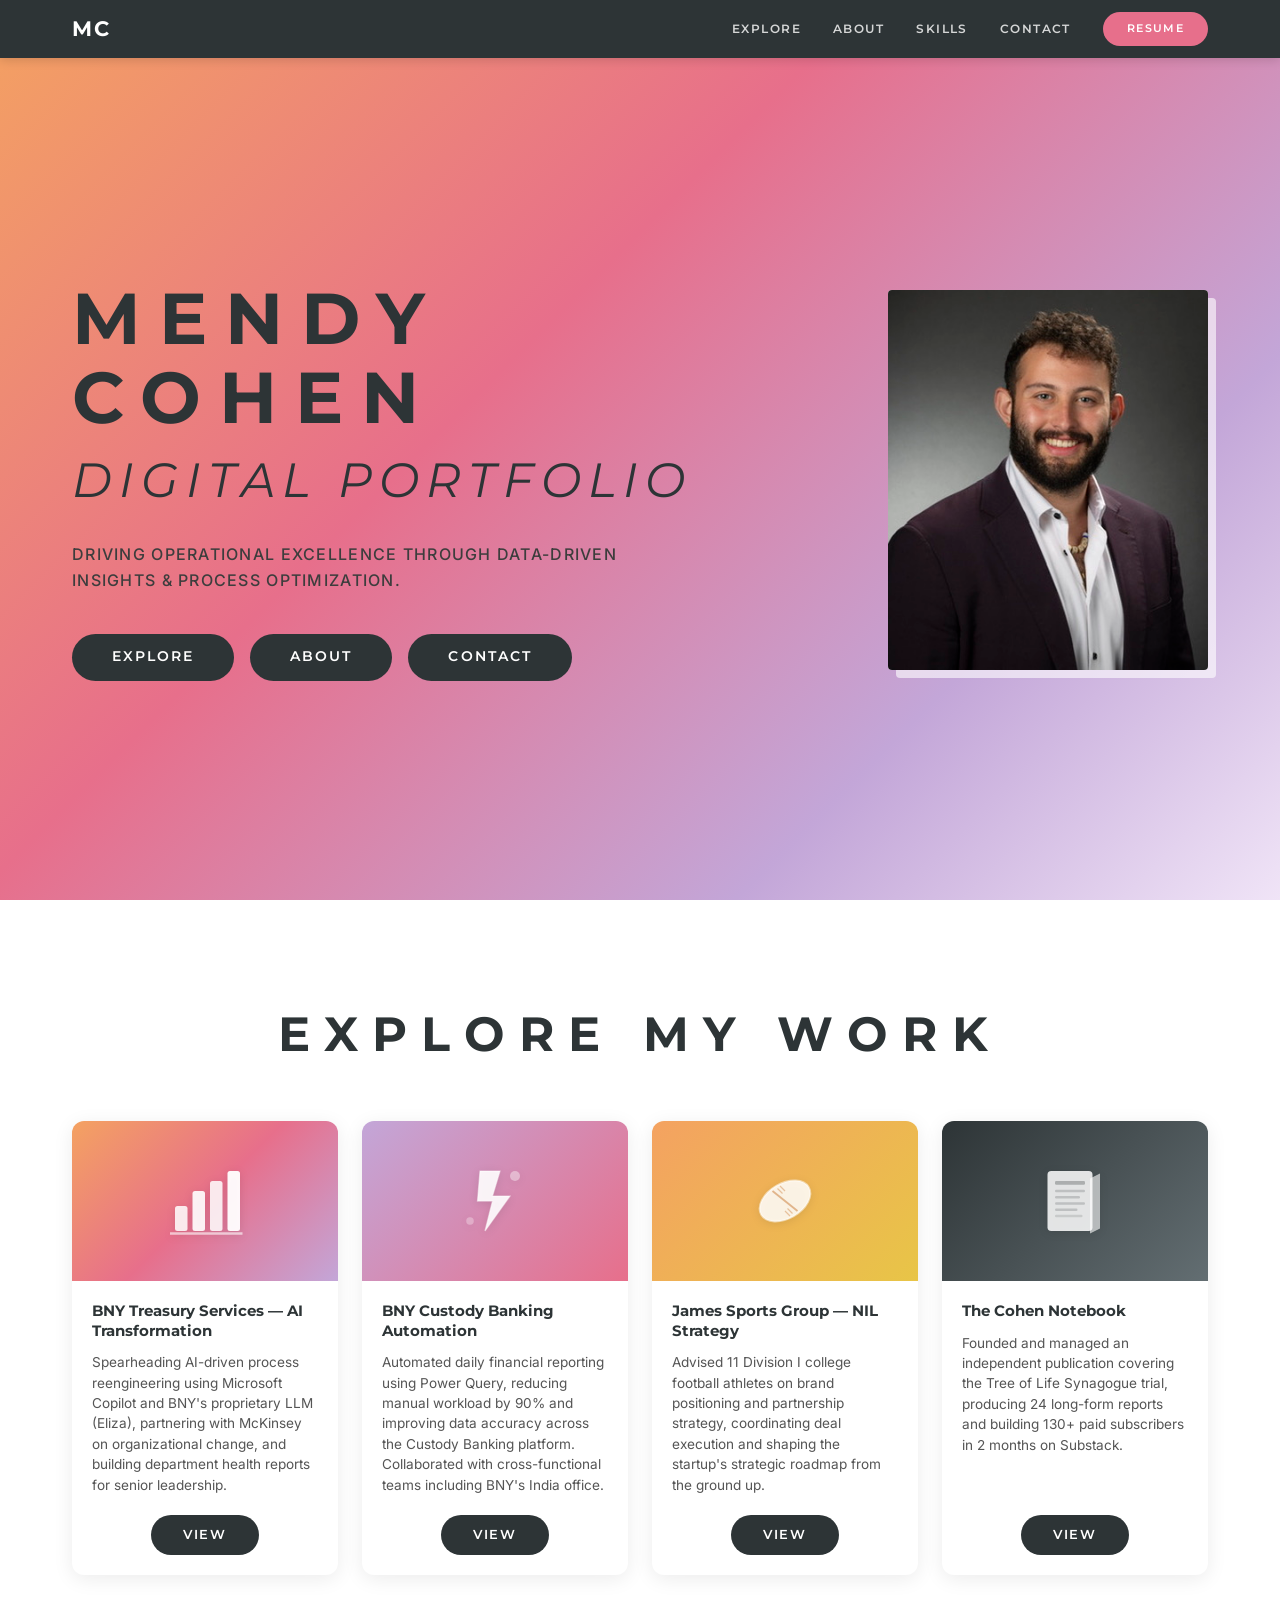
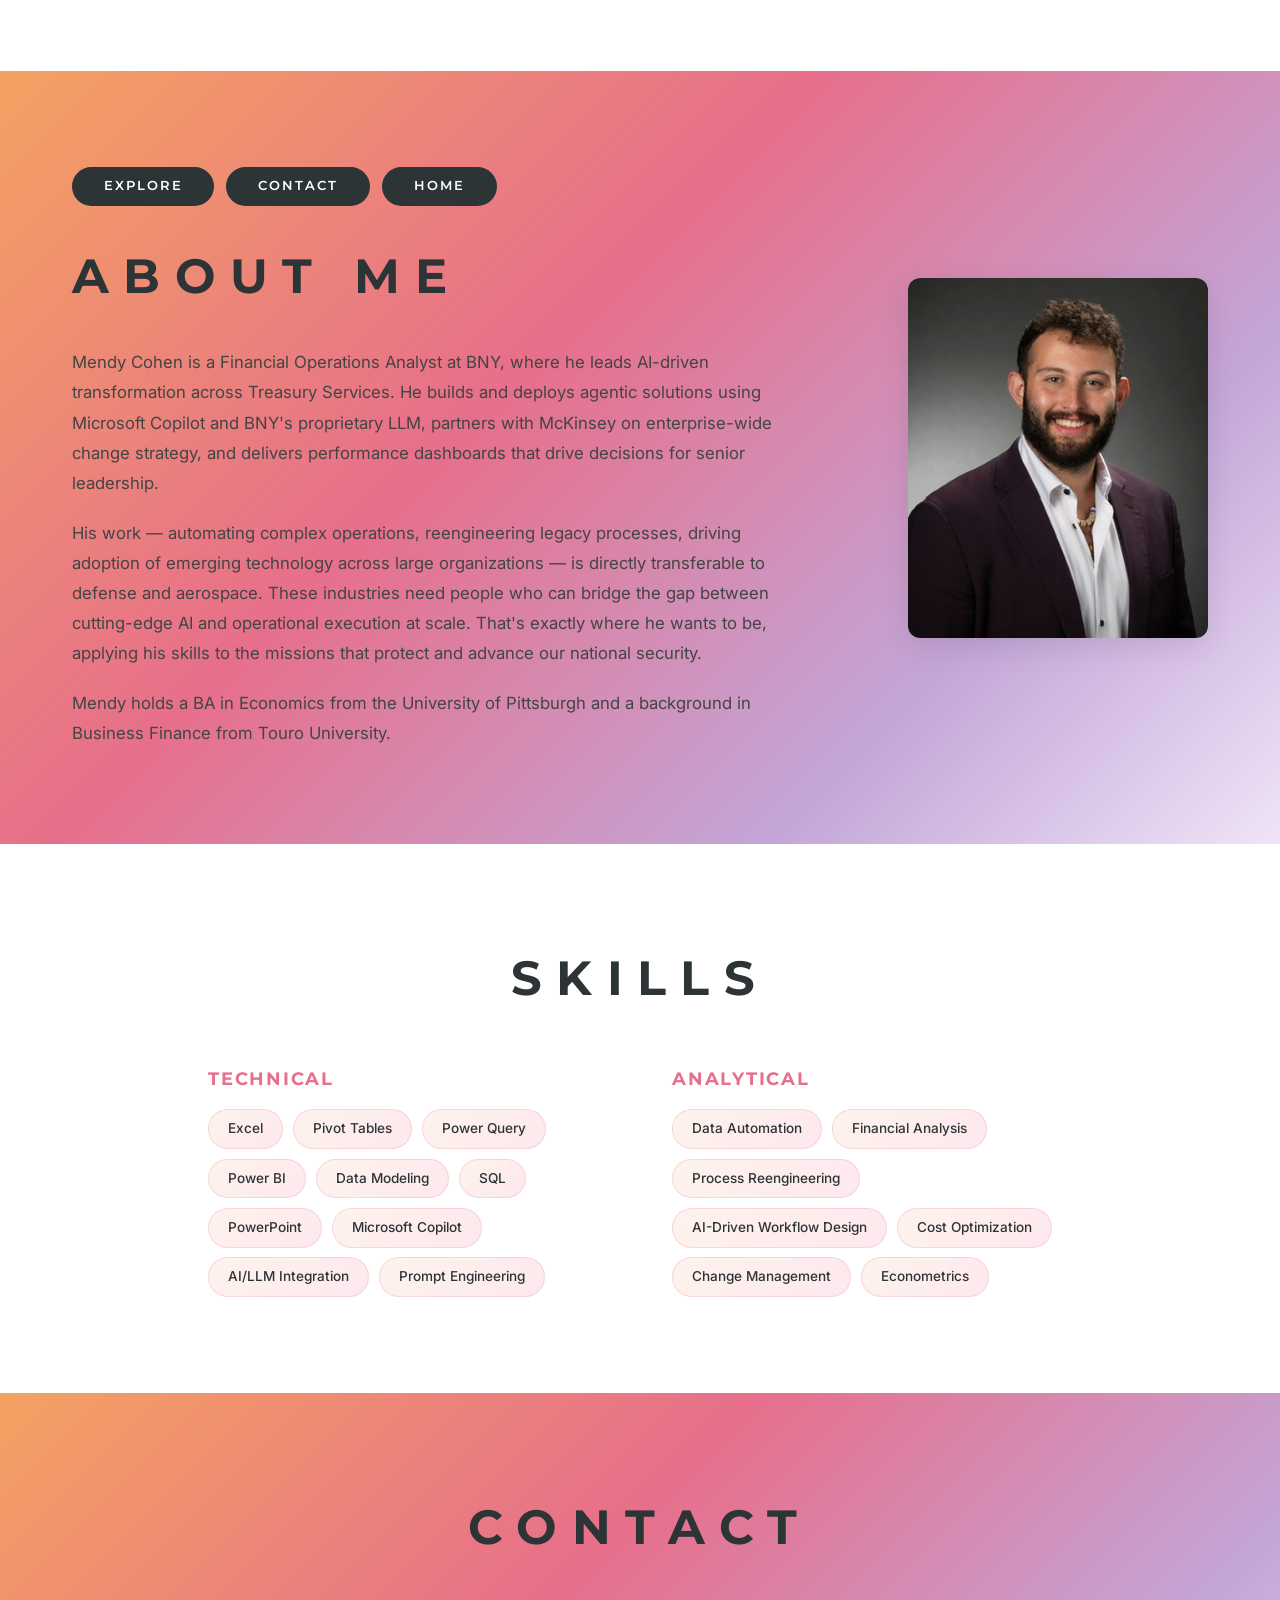
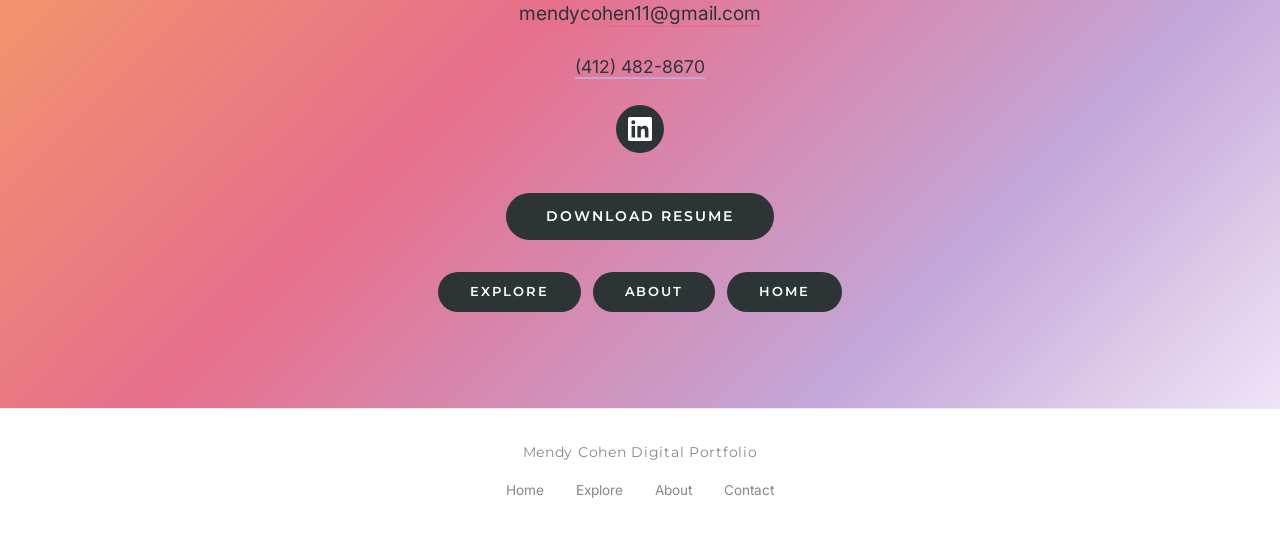
==== commit 4520e9ca: "Update About Me to third person" ====
--- a/index.html
+++ b/index.html
@@ -11,19 +11,6 @@
 </head>
 <body>
 
-  <!-- ========== HERO ========== --><!DOCTYPE html>
-<html lang="en">
-<head>
-  <meta charset="UTF-8">
-  <meta name="viewport" content="width=device-width, initial-scale=1.0">
-  <title>Mendy Cohen | Digital Portfolio</title>
-  <link rel="preconnect" href="https://fonts.googleapis.com">
-  <link rel="preconnect" href="https://fonts.gstatic.com" crossorigin>
-  <link href="https://fonts.googleapis.com/css2?family=Inter:wght@400;500;600&family=Montserrat:ital,wght@0,400;0,600;0,700;1,400&display=swap" rel="stylesheet">
-  <link rel="stylesheet" href="style.css">
-</head>
-<body>
-
   <!-- ========== TOP NAV ========== -->
   <nav class="topnav" id="topnav">
     <div class="container topnav-inner">
@@ -68,8 +55,8 @@
             <svg class="project-icon-svg" viewBox="0 0 64 64" fill="none" xmlns="http://www.w3.org/2000/svg"><rect x="8" y="36" width="10" height="20" rx="2" fill="rgba(255,255,255,0.85)"/><rect x="22" y="24" width="10" height="32" rx="2" fill="rgba(255,255,255,0.9)"/><rect x="36" y="16" width="10" height="40" rx="2" fill="rgba(255,255,255,0.85)"/><rect x="50" y="8" width="10" height="48" rx="2" fill="rgba(255,255,255,0.95)"/><line x1="4" y1="58" x2="62" y2="58" stroke="rgba(255,255,255,0.6)" stroke-width="2"/></svg>
           </div>
           <div class="project-card-body">
-            <h3 class="project-card-title">BNY Treasury Services — AI Transformation</h3>
-            <p class="project-card-desc">Spearheading AI-driven process reengineering using Microsoft Copilot and BNY’s proprietary LLM (Eliza), partnering with McKinsey on organizational change, and building department health reports for senior leadership.</p>
+            <h3 class="project-card-title">BNY Treasury Services &mdash; AI Transformation</h3>
+            <p class="project-card-desc">Spearheading AI-driven process reengineering using Microsoft Copilot and BNY's proprietary LLM (Eliza), partnering with McKinsey on organizational change, and building department health reports for senior leadership.</p>
             <div class="project-card-btn">
               <a href="bny-treasury.html" class="btn btn-sm">View</a>
             </div>
@@ -82,7 +69,7 @@
           </div>
           <div class="project-card-body">
             <h3 class="project-card-title">BNY Custody Banking Automation</h3>
-            <p class="project-card-desc">Automated daily financial reporting using Power Query, reducing manual workload by 90% and improving data accuracy across the Custody Banking platform. Collaborated with cross-functional teams including BNY’s India office.</p>
+            <p class="project-card-desc">Automated daily financial reporting using Power Query, reducing manual workload by 90% and improving data accuracy across the Custody Banking platform. Collaborated with cross-functional teams including BNY's India office.</p>
             <div class="project-card-btn">
               <a href="bny-custody.html" class="btn btn-sm">View</a>
             </div>
@@ -94,8 +81,8 @@
             <svg class="project-icon-svg" viewBox="0 0 64 64" fill="none" xmlns="http://www.w3.org/2000/svg"><ellipse cx="32" cy="32" rx="22" ry="14" transform="rotate(-30 32 32)" fill="rgba(255,255,255,0.85)" stroke="rgba(255,255,255,0.5)" stroke-width="1.5"/><line x1="22" y1="24" x2="42" y2="40" stroke="rgba(200,120,50,0.5)" stroke-width="1.5"/><line x1="26" y1="22" x2="30" y2="26" stroke="rgba(200,120,50,0.4)" stroke-width="1"/><line x1="34" y1="38" x2="38" y2="42" stroke="rgba(200,120,50,0.4)" stroke-width="1"/><line x1="28" y1="20" x2="32" y2="24" stroke="rgba(200,120,50,0.4)" stroke-width="1"/><line x1="32" y1="40" x2="36" y2="44" stroke="rgba(200,120,50,0.4)" stroke-width="1"/></svg>
           </div>
           <div class="project-card-body">
-            <h3 class="project-card-title">James Sports Group — NIL Strategy</h3>
-            <p class="project-card-desc">Advised 11 Division I college football athletes on brand positioning and partnership strategy, coordinating deal execution and shaping the startup’s strategic roadmap from the ground up.</p>
+            <h3 class="project-card-title">James Sports Group &mdash; NIL Strategy</h3>
+            <p class="project-card-desc">Advised 11 Division I college football athletes on brand positioning and partnership strategy, coordinating deal execution and shaping the startup's strategic roadmap from the ground up.</p>
             <div class="project-card-btn">
               <a href="james-sports.html" class="btn btn-sm">View</a>
             </div>
@@ -130,13 +117,13 @@
         </nav>
         <h2 class="section-heading">About Me</h2>
         <p class="about-text">
-          I’m Mendy Cohen, a Financial Operations Analyst at BNY, where I’m leading AI-driven transformation across Treasury Services. I build and deploy agentic solutions using Microsoft Copilot and BNY’s proprietary LLM, partner with McKinsey on enterprise-wide change strategy, and deliver performance dashboards that drive decisions for senior leadership.
+          Mendy Cohen is a Financial Operations Analyst at BNY, where he leads AI-driven transformation across Treasury Services. He builds and deploys agentic solutions using Microsoft Copilot and BNY's proprietary LLM, partners with McKinsey on enterprise-wide change strategy, and delivers performance dashboards that drive decisions for senior leadership.
         </p>
         <p class="about-text" style="margin-top: 1.2rem;">
-          The work I do — automating complex operations, reengineering legacy processes, driving adoption of emerging technology across large organizations — is directly transferable to defense and aerospace. These industries need people who can bridge the gap between cutting-edge AI and operational execution at scale. That’s exactly where I want to be, applying my skills to the missions that protect and advance our national security.
+          His work &mdash; automating complex operations, reengineering legacy processes, driving adoption of emerging technology across large organizations &mdash; is directly transferable to defense and aerospace. These industries need people who can bridge the gap between cutting-edge AI and operational execution at scale. That's exactly where he wants to be, applying his skills to the missions that protect and advance our national security.
         </p>
         <p class="about-text" style="margin-top: 1.2rem;">
-          I hold a BA in Economics from the University of Pittsburgh and a background in Business Finance from Touro University.
+          Mendy holds a BA in Economics from the University of Pittsburgh and a background in Business Finance from Touro University.
         </p>
       </div>
       <div class="about-photo">
@@ -222,180 +209,3 @@
 
 </body>
 </html>
-  <section id="home" class="hero gradient-bg">
-    <div class="container">
-      <div class="hero-content">
-        <h1 class="hero-name">Mendy Cohen</h1>
-        <p class="hero-subtitle">Digital Portfolio</p>
-        <p class="hero-tagline">Driving operational excellence through data-driven insights &amp; process optimization.</p>
-        <div class="hero-buttons">
-          <a href="#projects" class="btn">Explore</a>
-          <a href="#about" class="btn">About</a>
-          <a href="#contact" class="btn">Contact</a>
-        </div>
-      </div>
-      <div class="hero-photo">
-        <img src="headshot.jpg" alt="Mendy Cohen">
-      </div>
-    </div>
-  </section>
-
-  <!-- ========== PROJECTS ========== -->
-  <section id="projects" class="projects">
-    <div class="container">
-      <h2 class="section-heading">Explore My Work</h2>
-      <div class="projects-grid">
-
-        <div class="project-card">
-          <div class="project-card-image">
-            <svg class="project-icon-svg" viewBox="0 0 64 64" fill="none" xmlns="http://www.w3.org/2000/svg"><rect x="8" y="36" width="10" height="20" rx="2" fill="rgba(255,255,255,0.85)"/><rect x="22" y="24" width="10" height="32" rx="2" fill="rgba(255,255,255,0.9)"/><rect x="36" y="16" width="10" height="40" rx="2" fill="rgba(255,255,255,0.85)"/><rect x="50" y="8" width="10" height="48" rx="2" fill="rgba(255,255,255,0.95)"/><line x1="4" y1="58" x2="62" y2="58" stroke="rgba(255,255,255,0.6)" stroke-width="2"/></svg>
-          </div>
-          <div class="project-card-body">
-            <h3 class="project-card-title">BNY Treasury Services &mdash; AI Transformation</h3>
-            <p class="project-card-desc">Spearheading AI-driven process reengineering using Microsoft Copilot and BNY's proprietary LLM (Eliza), partnering with McKinsey on organizational change, and building department health reports for senior leadership.</p>
-            <div class="project-card-btn">
-              <a href="bny-treasury.html" class="btn btn-sm">View</a>
-            </div>
-          </div>
-        </div>
-
-        <div class="project-card">
-          <div class="project-card-image" style="background: linear-gradient(135deg, #C3A6D8 0%, #E76F8B 100%);">
-            <svg class="project-icon-svg" viewBox="0 0 64 64" fill="none" xmlns="http://www.w3.org/2000/svg"><path d="M20 8h16l-6 20h14L24 56l6-24H18L20 8z" fill="rgba(255,255,255,0.9)" stroke="rgba(255,255,255,0.5)" stroke-width="1"/><circle cx="48" cy="12" r="4" fill="rgba(255,255,255,0.4)"/><circle cx="12" cy="48" r="3" fill="rgba(255,255,255,0.3)"/></svg>
-          </div>
-          <div class="project-card-body">
-            <h3 class="project-card-title">BNY Custody Banking Automation</h3>
-            <p class="project-card-desc">Automated daily financial reporting using Power Query, reducing manual workload by 90% and improving data accuracy across the Custody Banking platform. Collaborated with cross-functional teams including BNY's India office.</p>
-            <div class="project-card-btn">
-              <a href="bny-custody.html" class="btn btn-sm">View</a>
-            </div>
-          </div>
-        </div>
-
-        <div class="project-card">
-          <div class="project-card-image" style="background: linear-gradient(135deg, #F4A261 0%, #e8c547 100%);">
-            <svg class="project-icon-svg" viewBox="0 0 64 64" fill="none" xmlns="http://www.w3.org/2000/svg"><ellipse cx="32" cy="32" rx="22" ry="14" transform="rotate(-30 32 32)" fill="rgba(255,255,255,0.85)" stroke="rgba(255,255,255,0.5)" stroke-width="1.5"/><line x1="22" y1="24" x2="42" y2="40" stroke="rgba(200,120,50,0.5)" stroke-width="1.5"/><line x1="26" y1="22" x2="30" y2="26" stroke="rgba(200,120,50,0.4)" stroke-width="1"/><line x1="34" y1="38" x2="38" y2="42" stroke="rgba(200,120,50,0.4)" stroke-width="1"/><line x1="28" y1="20" x2="32" y2="24" stroke="rgba(200,120,50,0.4)" stroke-width="1"/><line x1="32" y1="40" x2="36" y2="44" stroke="rgba(200,120,50,0.4)" stroke-width="1"/></svg>
-          </div>
-          <div class="project-card-body">
-            <h3 class="project-card-title">James Sports Group &mdash; NIL Strategy</h3>
-            <p class="project-card-desc">Advised 11 Division I college football athletes on brand positioning and partnership strategy, coordinating deal execution and shaping the startup's strategic roadmap from the ground up.</p>
-            <div class="project-card-btn">
-              <a href="james-sports.html" class="btn btn-sm">View</a>
-            </div>
-          </div>
-        </div>
-
-        <div class="project-card">
-          <div class="project-card-image" style="background: linear-gradient(135deg, #2D3436 0%, #636e72 100%);">
-            <svg class="project-icon-svg" viewBox="0 0 64 64" fill="none" xmlns="http://www.w3.org/2000/svg"><rect x="10" y="8" width="36" height="48" rx="3" fill="rgba(255,255,255,0.85)"/><rect x="16" y="16" width="24" height="3" rx="1" fill="rgba(45,52,54,0.3)"/><rect x="16" y="23" width="24" height="2" rx="1" fill="rgba(45,52,54,0.2)"/><rect x="16" y="28" width="20" height="2" rx="1" fill="rgba(45,52,54,0.2)"/><rect x="16" y="33" width="24" height="2" rx="1" fill="rgba(45,52,54,0.2)"/><rect x="16" y="38" width="18" height="2" rx="1" fill="rgba(45,52,54,0.2)"/><rect x="16" y="43" width="22" height="2" rx="1" fill="rgba(45,52,54,0.15)"/><path d="M44 14l8-4v44l-8 4V14z" fill="rgba(255,255,255,0.6)"/></svg>
-          </div>
-          <div class="project-card-body">
-            <h3 class="project-card-title">The Cohen Notebook</h3>
-            <p class="project-card-desc">Founded and managed an independent publication covering the Tree of Life Synagogue trial, producing 24 long-form reports and building 130+ paid subscribers in 2 months on Substack.</p>
-            <div class="project-card-btn">
-              <a href="https://thecohennotebook.substack.com" target="_blank" rel="noopener noreferrer" class="btn btn-sm">View</a>
-            </div>
-          </div>
-        </div>
-
-      </div>
-    </div>
-  </section>
-
-  <!-- ========== ABOUT ========== -->
-  <section id="about" class="about gradient-bg">
-    <div class="container">
-      <div class="about-content">
-        <nav class="about-nav">
-          <a href="#projects" class="btn btn-sm">Explore</a>
-          <a href="#contact" class="btn btn-sm">Contact</a>
-          <a href="#home" class="btn btn-sm">Home</a>
-        </nav>
-        <h2 class="section-heading">About Me</h2>
-        <p class="about-text">
-          I'm Mendy Cohen, a Financial Operations Analyst in BNY's Early Talent Rotational Program, where I'm spearheading AI-driven process reengineering across Treasury Services. I design and deploy agentic solutions using Microsoft Copilot and BNY's proprietary LLM, partner with McKinsey on enterprise-wide change initiatives, and build performance dashboards for senior leadership. With a BA in Economics from the University of Pittsburgh and a background in Business Finance from Touro University, I bring analytical rigor and operational know-how to every challenge.
-        </p>
-        <p class="about-text" style="margin-top: 1.2rem;">
-          From automating financial reporting and championing AI adoption to advising D1 athletes on brand strategy, I thrive at the intersection of data, automation, and strategic thinking. I'm passionate about defense and aerospace, and I'm driven to apply my skills in finance, AI-driven operations, and process improvement to support the missions that matter most.
-        </p>
-      </div>
-      <div class="about-photo">
-        <img src="headshot.jpg" alt="Mendy Cohen">
-      </div>
-    </div>
-  </section>
-
-  <!-- ========== SKILLS ========== -->
-  <section id="skills" class="skills">
-    <div class="container">
-      <h2 class="section-heading">Skills</h2>
-      <div class="skills-categories">
-        <div class="skills-category">
-          <h3>Technical</h3>
-          <div class="skills-tags">
-            <span class="skill-tag">Excel</span>
-            <span class="skill-tag">Pivot Tables</span>
-            <span class="skill-tag">Power Query</span>
-            <span class="skill-tag">Power BI</span>
-            <span class="skill-tag">Data Modeling</span>
-            <span class="skill-tag">SQL</span>
-            <span class="skill-tag">PowerPoint</span>
-            <span class="skill-tag">Microsoft Copilot</span>
-            <span class="skill-tag">AI/LLM Integration</span>
-            <span class="skill-tag">Prompt Engineering</span>
-          </div>
-        </div>
-        <div class="skills-category">
-          <h3>Analytical</h3>
-          <div class="skills-tags">
-            <span class="skill-tag">Data Automation</span>
-            <span class="skill-tag">Financial Analysis</span>
-            <span class="skill-tag">Process Reengineering</span>
-            <span class="skill-tag">AI-Driven Workflow Design</span>
-            <span class="skill-tag">Cost Optimization</span>
-            <span class="skill-tag">Change Management</span>
-            <span class="skill-tag">Econometrics</span>
-          </div>
-        </div>
-      </div>
-    </div>
-  </section>
-
-  <!-- ========== CONTACT ========== -->
-  <section id="contact" class="contact gradient-bg">
-    <div class="container">
-      <h2 class="section-heading">Contact</h2>
-      <div class="contact-info">
-        <p class="contact-email">
-          <a href="mailto:mendycohen11@gmail.com">mendycohen11@gmail.com</a>
-        </p>
-        <p class="contact-phone">
-          <a href="tel:+14124828670">(412) 482-8670</a>
-        </p>
-        <div class="contact-social">
-          <a href="https://linkedin.com/in/mendycohen" target="_blank" rel="noopener noreferrer" aria-label="LinkedIn" title="LinkedIn">
-            <svg width="24" height="24" viewBox="0 0 24 24" fill="currentColor"><path d="M20.447 20.452h-3.554v-5.569c0-1.328-.027-3.037-1.852-3.037-1.853 0-2.136 1.445-2.136 2.939v5.667H9.351V9h3.414v1.561h.046c.477-.9 1.637-1.85 3.37-1.85 3.601 0 4.267 2.37 4.267 5.455v6.286zM5.337 7.433a2.062 2.062 0 01-2.063-2.065 2.064 2.064 0 112.063 2.065zm1.782 13.019H3.555V9h3.564v11.452zM22.225 0H1.771C.792 0 0 .774 0 1.729v20.542C0 23.227.792 24 1.771 24h20.451C23.2 24 24 23.227 24 22.271V1.729C24 .774 23.2 0 22.222 0h.003z"/></svg>
-          </a>
-        </div>
-      </div>
-      <nav class="contact-nav">
-        <a href="#projects" class="btn btn-sm">Explore</a>
-        <a href="#about" class="btn btn-sm">About</a>
-        <a href="#home" class="btn btn-sm">Home</a>
-      </nav>
-    </div>
-  </section>
-
-  <!-- ========== FOOTER ========== -->
-  <footer class="footer">
-    <p class="footer-text">Mendy Cohen Digital Portfolio</p>
-    <nav class="footer-nav">
-      <a href="#home">Home</a>
-      <a href="#projects">Explore</a>
-      <a href="#about">About</a>
-      <a href="#contact">Contact</a>
-    </nav>
-  </footer>
-
-</body>
-</html>
--- a/style.css
+++ b/style.css
@@ -72,6 +72,64 @@
   font-size: 0.8rem;
 }
 
+/* ========== TOP NAV ========== */
+.topnav {
+  position: fixed;
+  top: 0;
+  left: 0;
+  width: 100%;
+  z-index: 1000;
+  background: #2D3436;
+  padding: 0.75rem 0;
+  box-shadow: 0 2px 10px rgba(0, 0, 0, 0.15);
+}
+
+.topnav-inner {
+  display: flex;
+  align-items: center;
+  justify-content: space-between;
+}
+
+.topnav-brand {
+  font-family: 'Montserrat', sans-serif;
+  font-size: 1.3rem;
+  font-weight: 700;
+  letter-spacing: 0.1em;
+  color: #fff;
+}
+
+.topnav-links {
+  display: flex;
+  align-items: center;
+  gap: 2rem;
+}
+
+.topnav-links a {
+  font-family: 'Montserrat', sans-serif;
+  font-size: 0.75rem;
+  font-weight: 600;
+  letter-spacing: 0.12em;
+  text-transform: uppercase;
+  color: rgba(255, 255, 255, 0.8);
+  transition: color 0.2s;
+}
+
+.topnav-links a:hover {
+  color: #fff;
+}
+
+.topnav-resume {
+  background: #E76F8B !important;
+  color: #fff !important;
+  padding: 0.5rem 1.5rem !important;
+  font-size: 0.7rem !important;
+  border-radius: 50px;
+}
+
+.topnav-resume:hover {
+  background: #d4587a !important;
+}
+
 /* ========== GRADIENT BACKGROUNDS ========== */
 .gradient-bg {
   background: linear-gradient(135deg, #F4A261 0%, #E76F8B 40%, #C3A6D8 75%, #f0e4f7 100%);
@@ -88,6 +146,7 @@
   align-items: center;
   position: relative;
   overflow: hidden;
+  padding-top: 60px;
 }
 
 .hero .container {
@@ -418,11 +477,15 @@
   background: #E76F8B;
 }
 
+.contact-resume {
+  margin-top: 2.5rem;
+}
+
 .contact-nav {
   display: flex;
   gap: 0.75rem;
   justify-content: center;
-  margin-top: 3rem;
+  margin-top: 2rem;
 }
 
 /* ========== FOOTER ========== */
@@ -489,6 +552,14 @@
 }
 
 @media (max-width: 768px) {
+  .topnav-links {
+    gap: 1rem;
+  }
+
+  .topnav-links a:not(.topnav-resume) {
+    font-size: 0.65rem;
+  }
+
   .hero .container {
     flex-direction: column;
     text-align: center;
@@ -547,6 +618,14 @@
 }
 
 @media (max-width: 480px) {
+  .topnav-links a:not(.topnav-resume) {
+    display: none;
+  }
+
+  .topnav-brand {
+    font-size: 1.1rem;
+  }
+
   .hero-name {
     font-size: 2rem;
   }
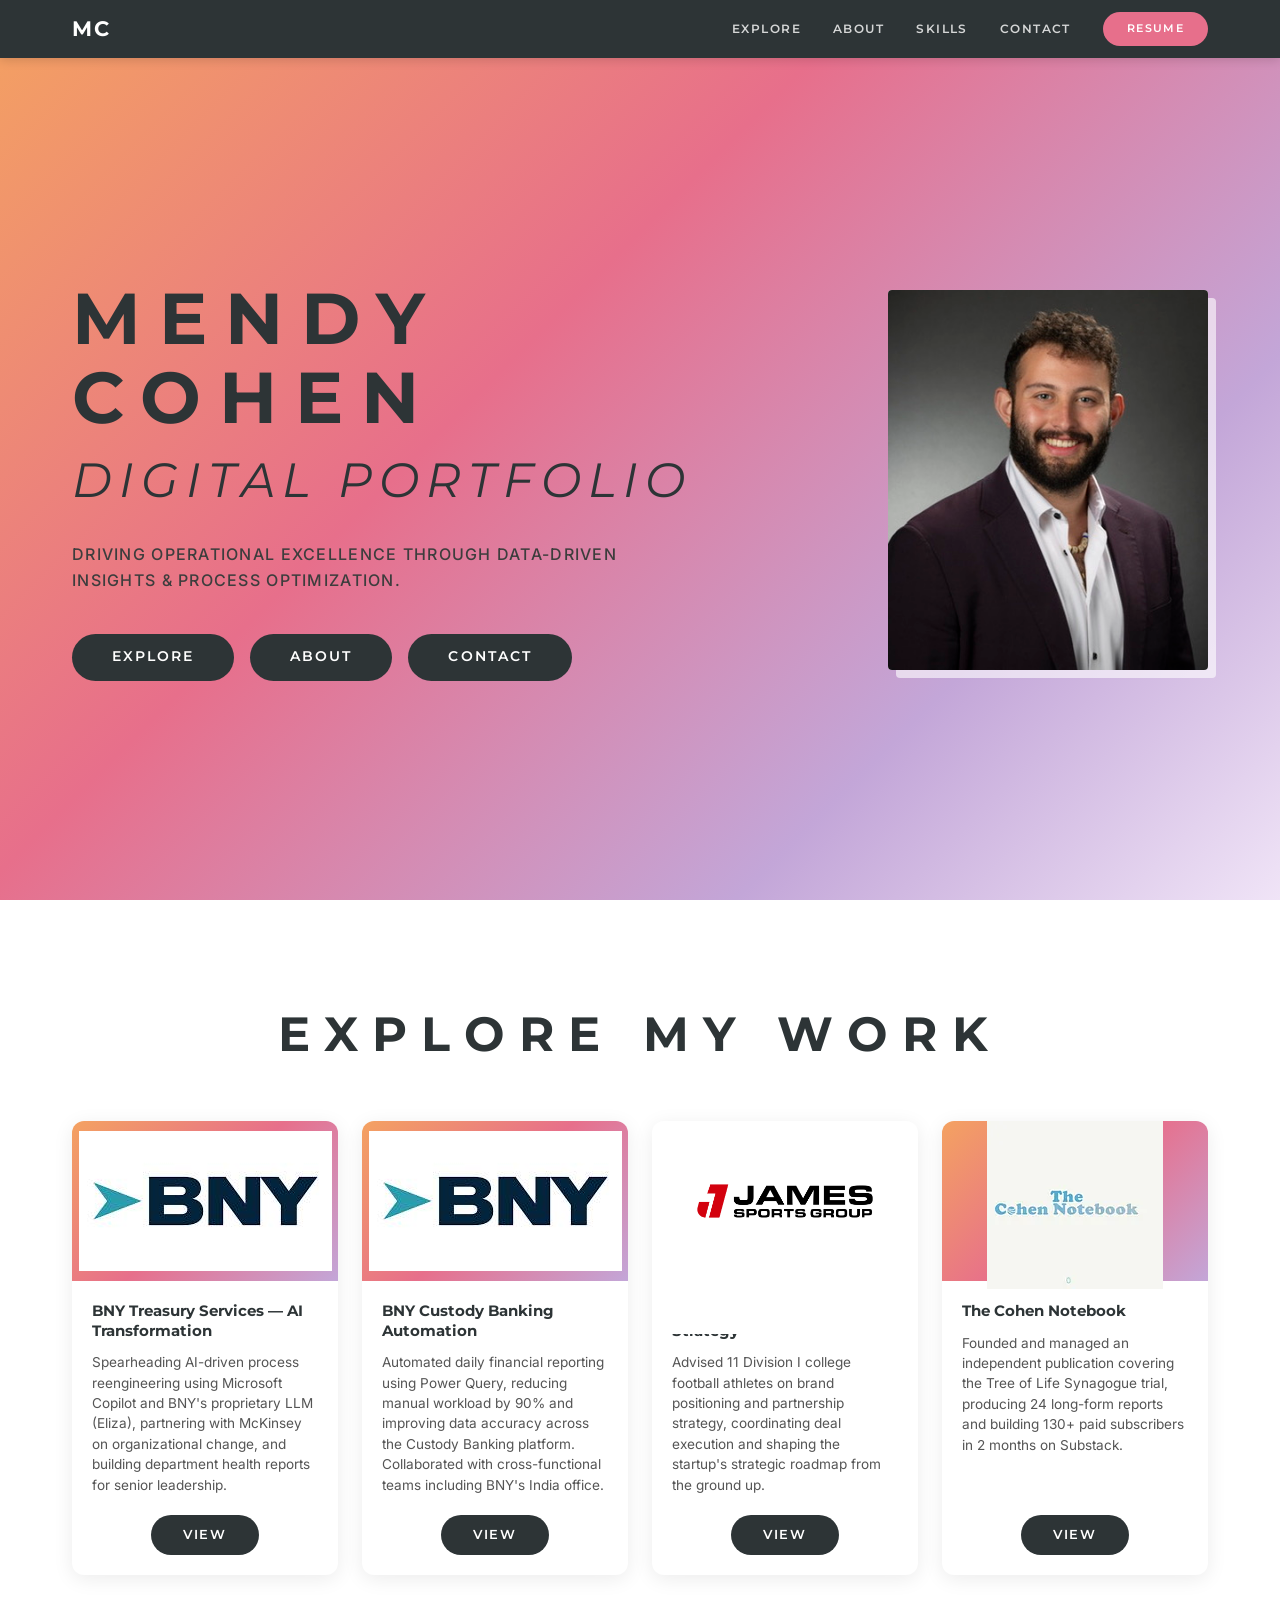
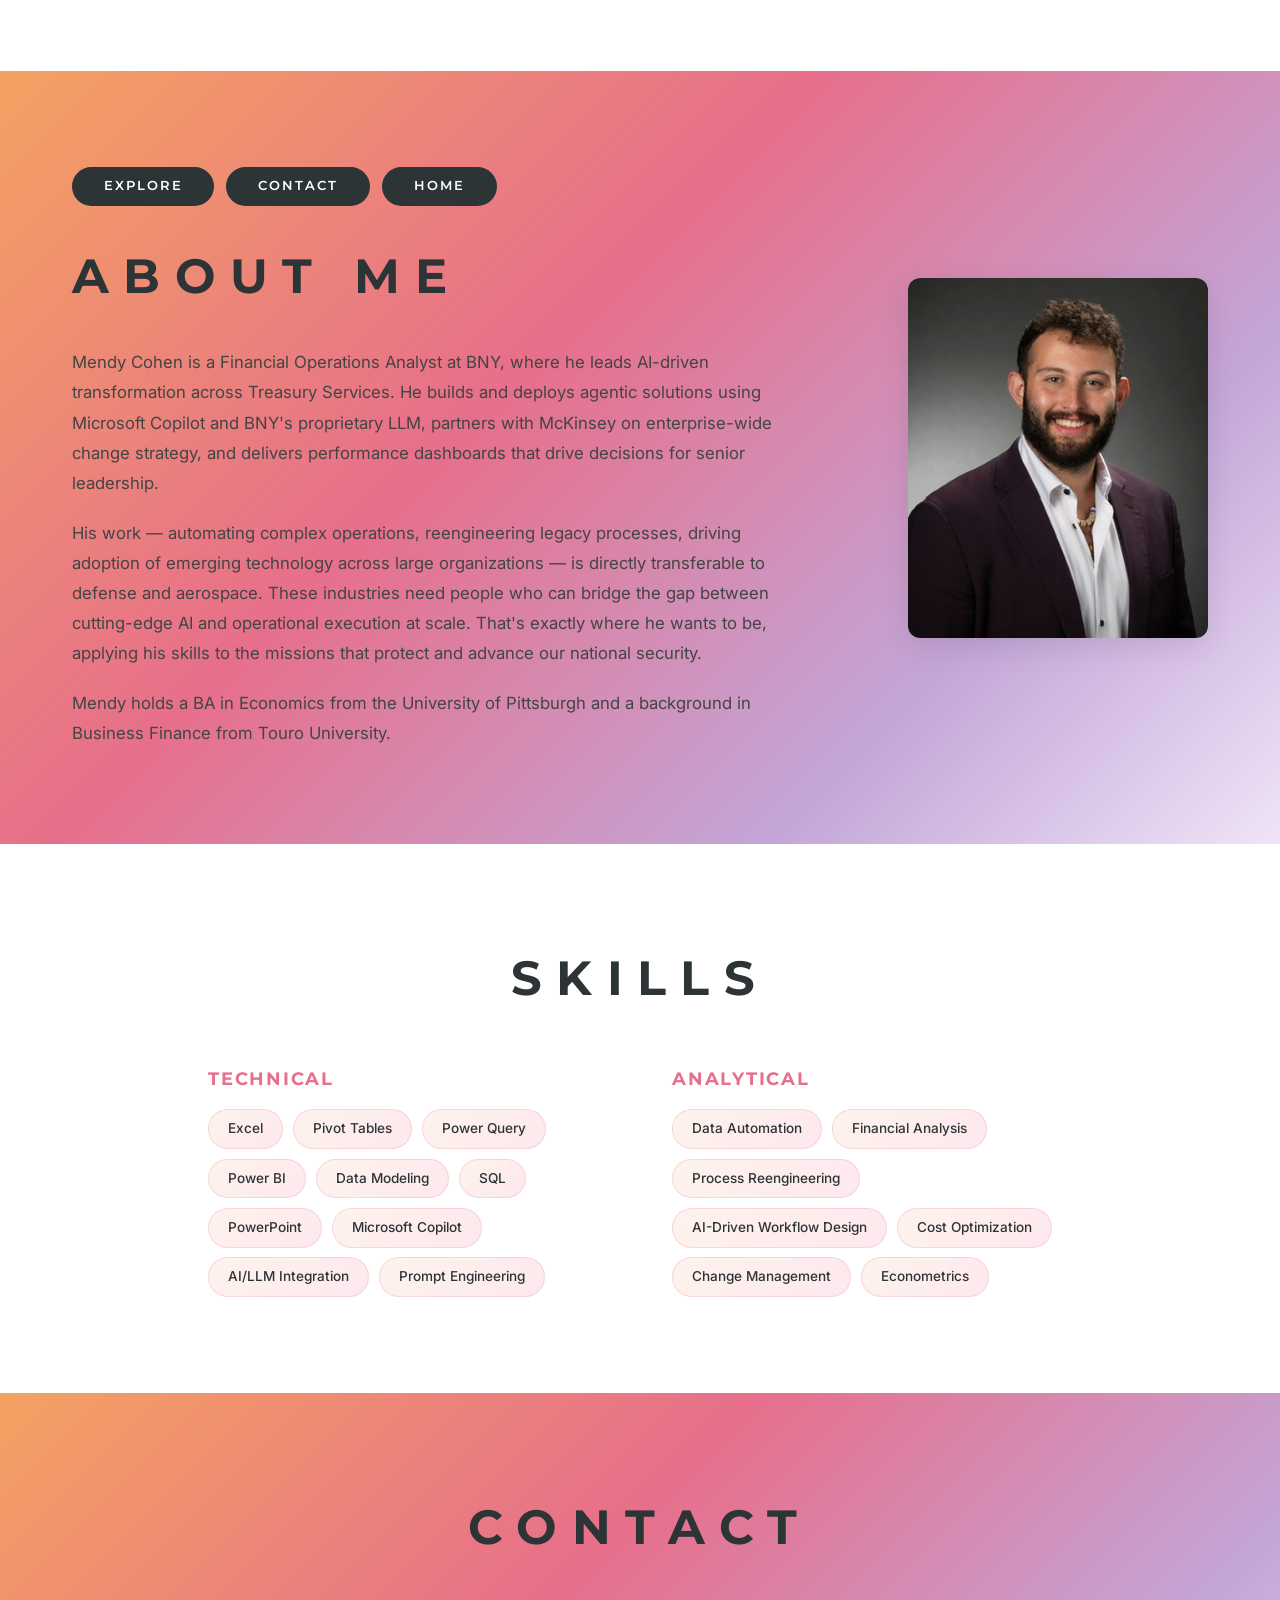
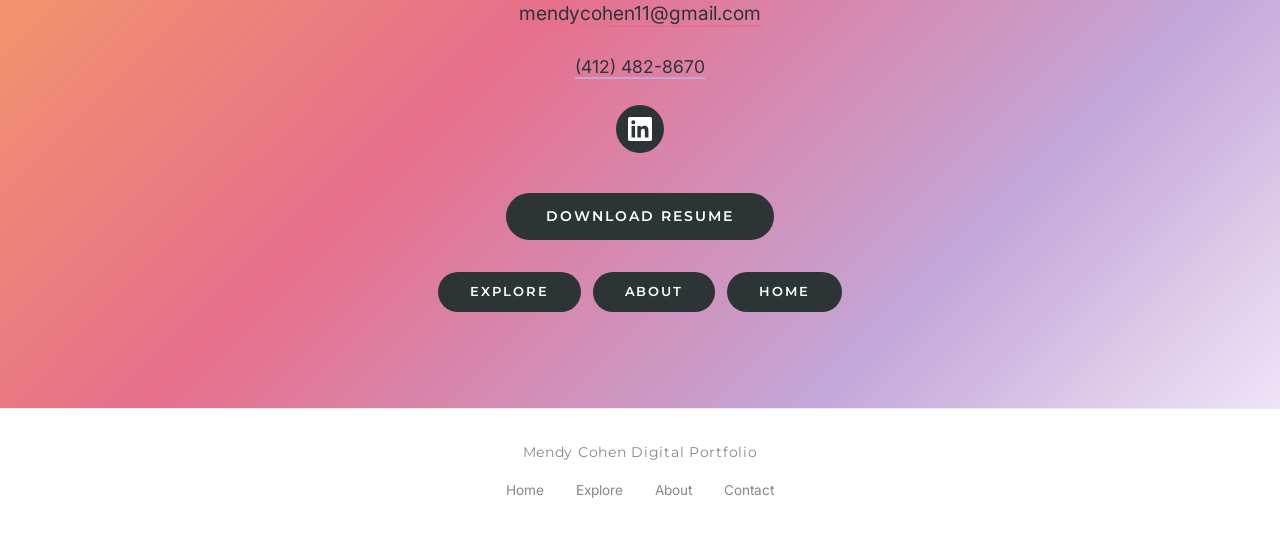
==== commit 51e8f9cf: "Replace SVG icons with company logos" ====
--- a/index.html
+++ b/index.html
@@ -51,8 +51,8 @@
       <div class="projects-grid">
 
         <div class="project-card">
-          <div class="project-card-image">
-            <svg class="project-icon-svg" viewBox="0 0 64 64" fill="none" xmlns="http://www.w3.org/2000/svg"><rect x="8" y="36" width="10" height="20" rx="2" fill="rgba(255,255,255,0.85)"/><rect x="22" y="24" width="10" height="32" rx="2" fill="rgba(255,255,255,0.9)"/><rect x="36" y="16" width="10" height="40" rx="2" fill="rgba(255,255,255,0.85)"/><rect x="50" y="8" width="10" height="48" rx="2" fill="rgba(255,255,255,0.95)"/><line x1="4" y1="58" x2="62" y2="58" stroke="rgba(255,255,255,0.6)" stroke-width="2"/></svg>
+          <div class="project-card-image project-card-image-white">
+            <img src="bny-logo.jpeg" alt="BNY logo" class="project-logo">
           </div>
           <div class="project-card-body">
             <h3 class="project-card-title">BNY Treasury Services &mdash; AI Transformation</h3>
@@ -64,8 +64,8 @@
         </div>
 
         <div class="project-card">
-          <div class="project-card-image" style="background: linear-gradient(135deg, #C3A6D8 0%, #E76F8B 100%);">
-            <svg class="project-icon-svg" viewBox="0 0 64 64" fill="none" xmlns="http://www.w3.org/2000/svg"><path d="M20 8h16l-6 20h14L24 56l6-24H18L20 8z" fill="rgba(255,255,255,0.9)" stroke="rgba(255,255,255,0.5)" stroke-width="1"/><circle cx="48" cy="12" r="4" fill="rgba(255,255,255,0.4)"/><circle cx="12" cy="48" r="3" fill="rgba(255,255,255,0.3)"/></svg>
+          <div class="project-card-image project-card-image-white">
+            <img src="bny-logo.jpeg" alt="BNY logo" class="project-logo">
           </div>
           <div class="project-card-body">
             <h3 class="project-card-title">BNY Custody Banking Automation</h3>
@@ -77,8 +77,8 @@
         </div>
 
         <div class="project-card">
-          <div class="project-card-image" style="background: linear-gradient(135deg, #F4A261 0%, #e8c547 100%);">
-            <svg class="project-icon-svg" viewBox="0 0 64 64" fill="none" xmlns="http://www.w3.org/2000/svg"><ellipse cx="32" cy="32" rx="22" ry="14" transform="rotate(-30 32 32)" fill="rgba(255,255,255,0.85)" stroke="rgba(255,255,255,0.5)" stroke-width="1.5"/><line x1="22" y1="24" x2="42" y2="40" stroke="rgba(200,120,50,0.5)" stroke-width="1.5"/><line x1="26" y1="22" x2="30" y2="26" stroke="rgba(200,120,50,0.4)" stroke-width="1"/><line x1="34" y1="38" x2="38" y2="42" stroke="rgba(200,120,50,0.4)" stroke-width="1"/><line x1="28" y1="20" x2="32" y2="24" stroke="rgba(200,120,50,0.4)" stroke-width="1"/><line x1="32" y1="40" x2="36" y2="44" stroke="rgba(200,120,50,0.4)" stroke-width="1"/></svg>
+          <div class="project-card-image project-card-image-white">
+            <img src="james-sports-logo.jpg" alt="James Sports Group logo" class="project-logo">
           </div>
           <div class="project-card-body">
             <h3 class="project-card-title">James Sports Group &mdash; NIL Strategy</h3>
@@ -90,8 +90,8 @@
         </div>
 
         <div class="project-card">
-          <div class="project-card-image" style="background: linear-gradient(135deg, #2D3436 0%, #636e72 100%);">
-            <svg class="project-icon-svg" viewBox="0 0 64 64" fill="none" xmlns="http://www.w3.org/2000/svg"><rect x="10" y="8" width="36" height="48" rx="3" fill="rgba(255,255,255,0.85)"/><rect x="16" y="16" width="24" height="3" rx="1" fill="rgba(45,52,54,0.3)"/><rect x="16" y="23" width="24" height="2" rx="1" fill="rgba(45,52,54,0.2)"/><rect x="16" y="28" width="20" height="2" rx="1" fill="rgba(45,52,54,0.2)"/><rect x="16" y="33" width="24" height="2" rx="1" fill="rgba(45,52,54,0.2)"/><rect x="16" y="38" width="18" height="2" rx="1" fill="rgba(45,52,54,0.2)"/><rect x="16" y="43" width="22" height="2" rx="1" fill="rgba(45,52,54,0.15)"/><path d="M44 14l8-4v44l-8 4V14z" fill="rgba(255,255,255,0.6)"/></svg>
+          <div class="project-card-image project-card-image-white">
+            <img src="cohen-notebook-logo.webp" alt="The Cohen Notebook logo" class="project-logo">
           </div>
           <div class="project-card-body">
             <h3 class="project-card-title">The Cohen Notebook</h3>
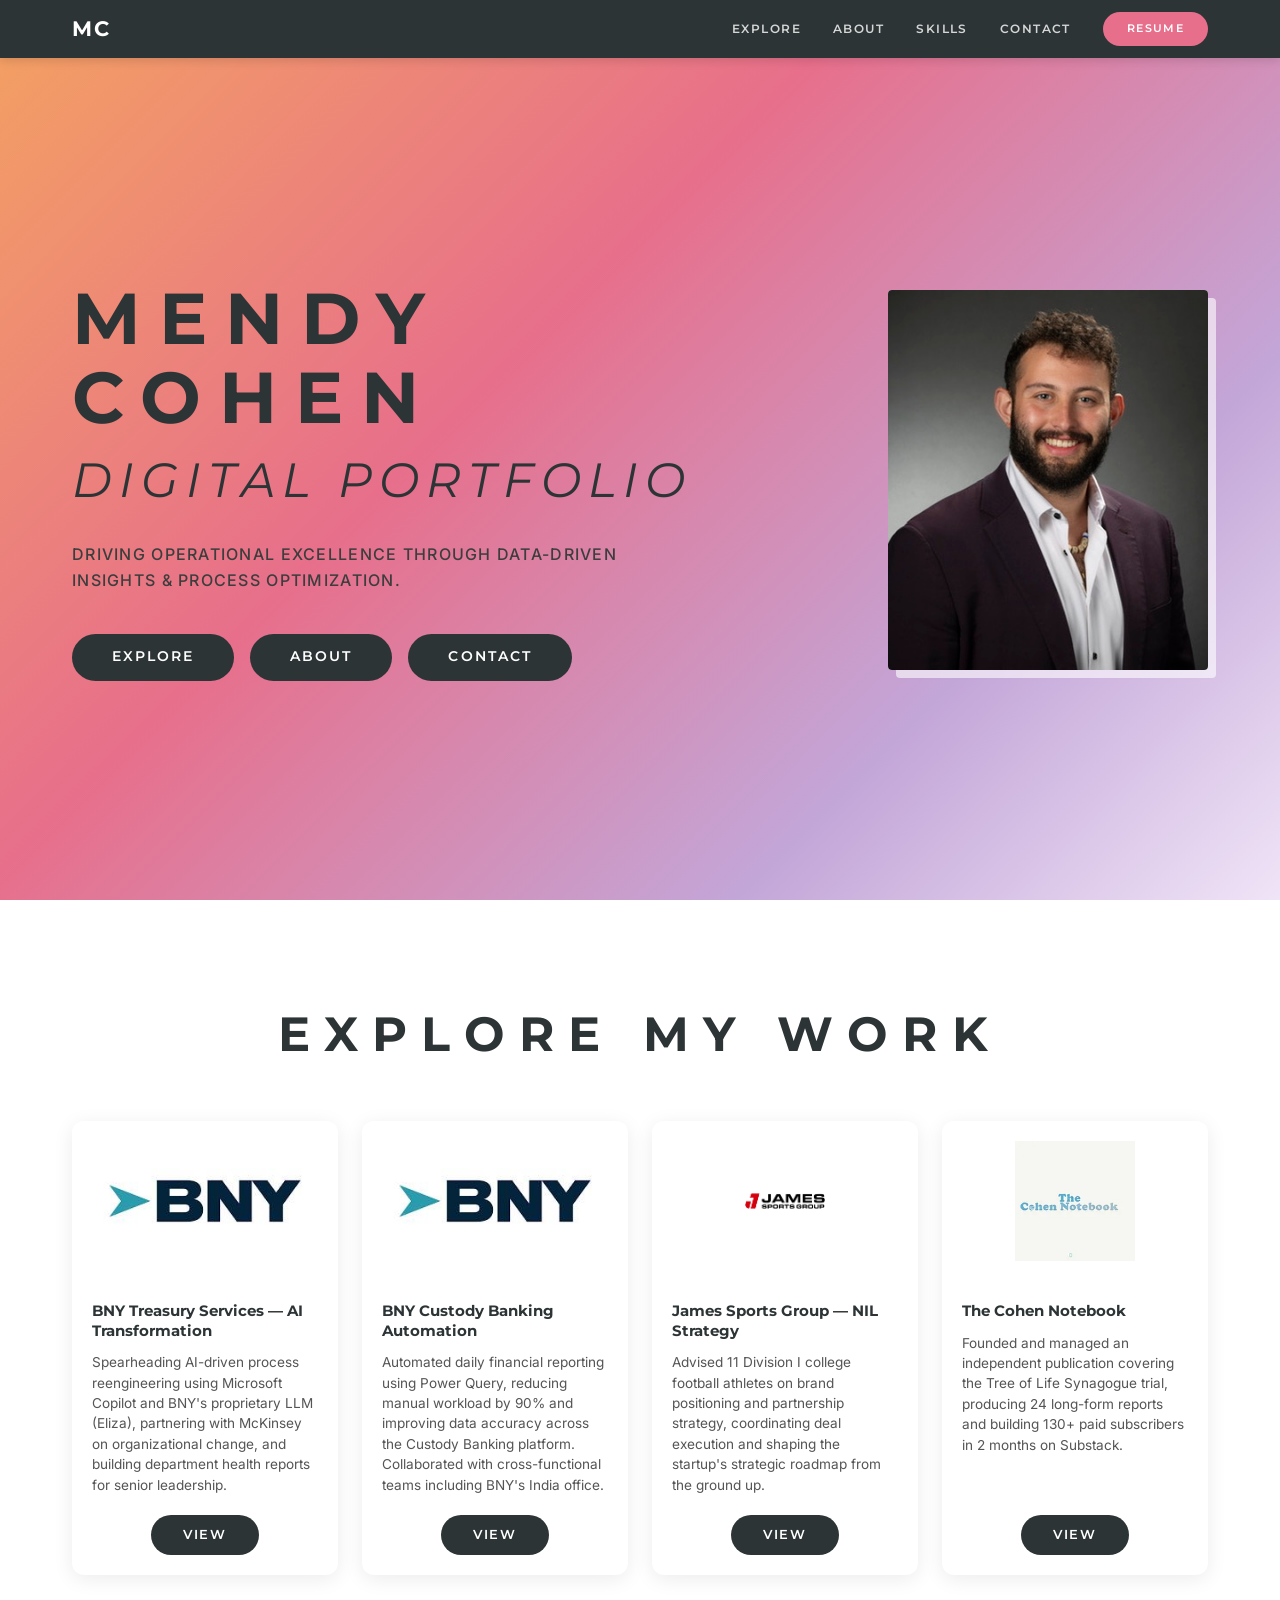
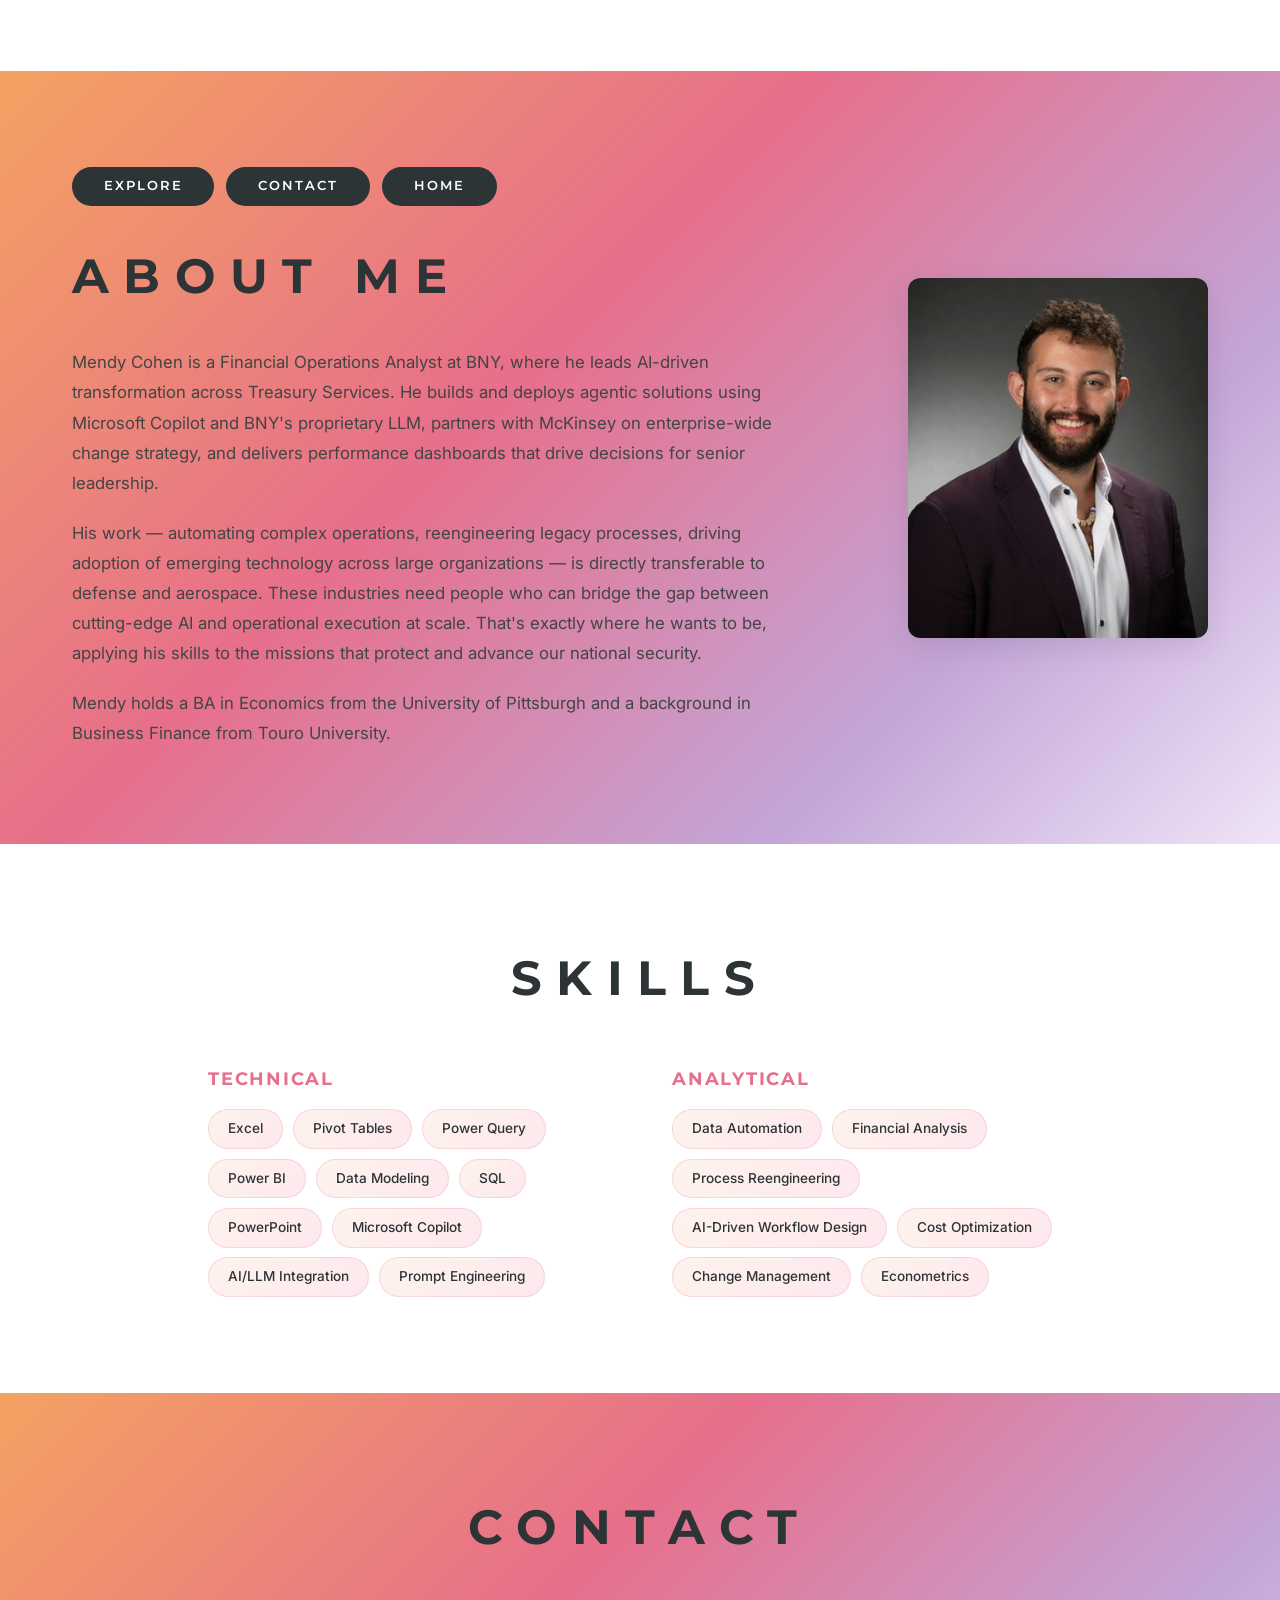
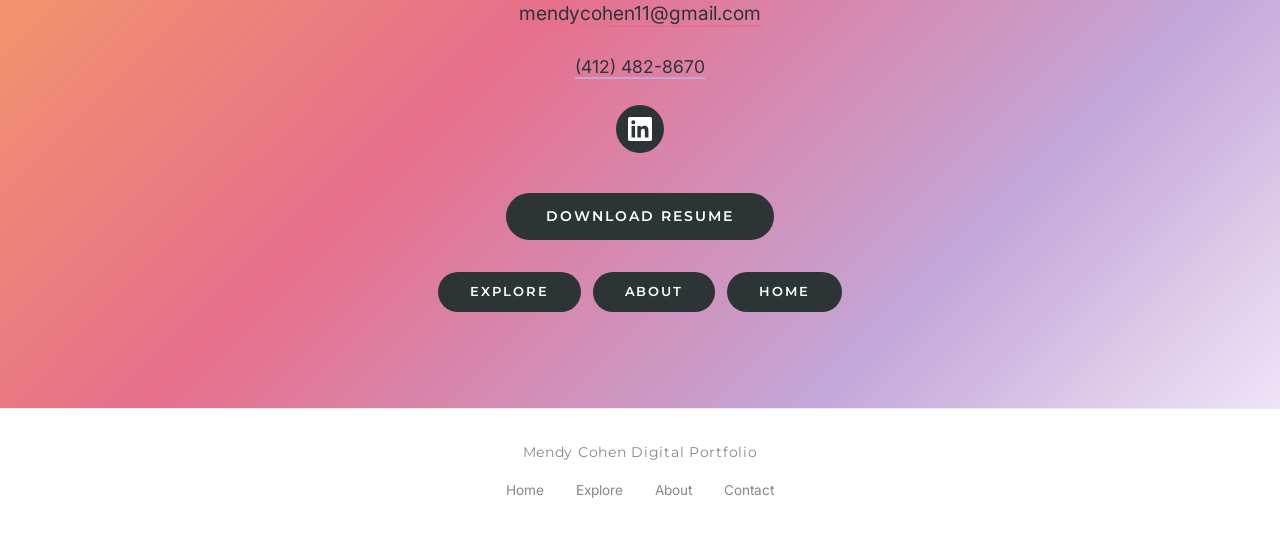
==== commit 472daf6d: "Clean up card image classes" ====
--- a/index.html
+++ b/index.html
@@ -51,7 +51,7 @@
       <div class="projects-grid">
 
         <div class="project-card">
-          <div class="project-card-image project-card-image-white">
+          <div class="project-card-image">
             <img src="bny-logo.jpeg" alt="BNY logo" class="project-logo">
           </div>
           <div class="project-card-body">
@@ -64,7 +64,7 @@
         </div>
 
         <div class="project-card">
-          <div class="project-card-image project-card-image-white">
+          <div class="project-card-image">
             <img src="bny-logo.jpeg" alt="BNY logo" class="project-logo">
           </div>
           <div class="project-card-body">
@@ -77,7 +77,7 @@
         </div>
 
         <div class="project-card">
-          <div class="project-card-image project-card-image-white">
+          <div class="project-card-image">
             <img src="james-sports-logo.jpg" alt="James Sports Group logo" class="project-logo">
           </div>
           <div class="project-card-body">
@@ -90,7 +90,7 @@
         </div>
 
         <div class="project-card">
-          <div class="project-card-image project-card-image-white">
+          <div class="project-card-image">
             <img src="cohen-notebook-logo.webp" alt="The Cohen Notebook logo" class="project-logo">
           </div>
           <div class="project-card-body">
--- a/style.css
+++ b/style.css
@@ -261,22 +261,17 @@
 
 .project-card-image {
   height: 160px;
-  background: linear-gradient(135deg, #F4A261 0%, #E76F8B 50%, #C3A6D8 100%);
+  background: #ffffff;
   display: flex;
   align-items: center;
   justify-content: center;
   position: relative;
 }
 
-.project-card-image .project-icon {
-  font-size: 2.5rem;
-  opacity: 0.7;
-}
-
-.project-card-image .project-icon-svg {
-  width: 80px;
-  height: 80px;
-  filter: drop-shadow(0 2px 4px rgba(0,0,0,0.1));
+.project-logo {
+  max-height: 120px;
+  max-width: 85%;
+  object-fit: contain;
 }
 
 .project-card-body {
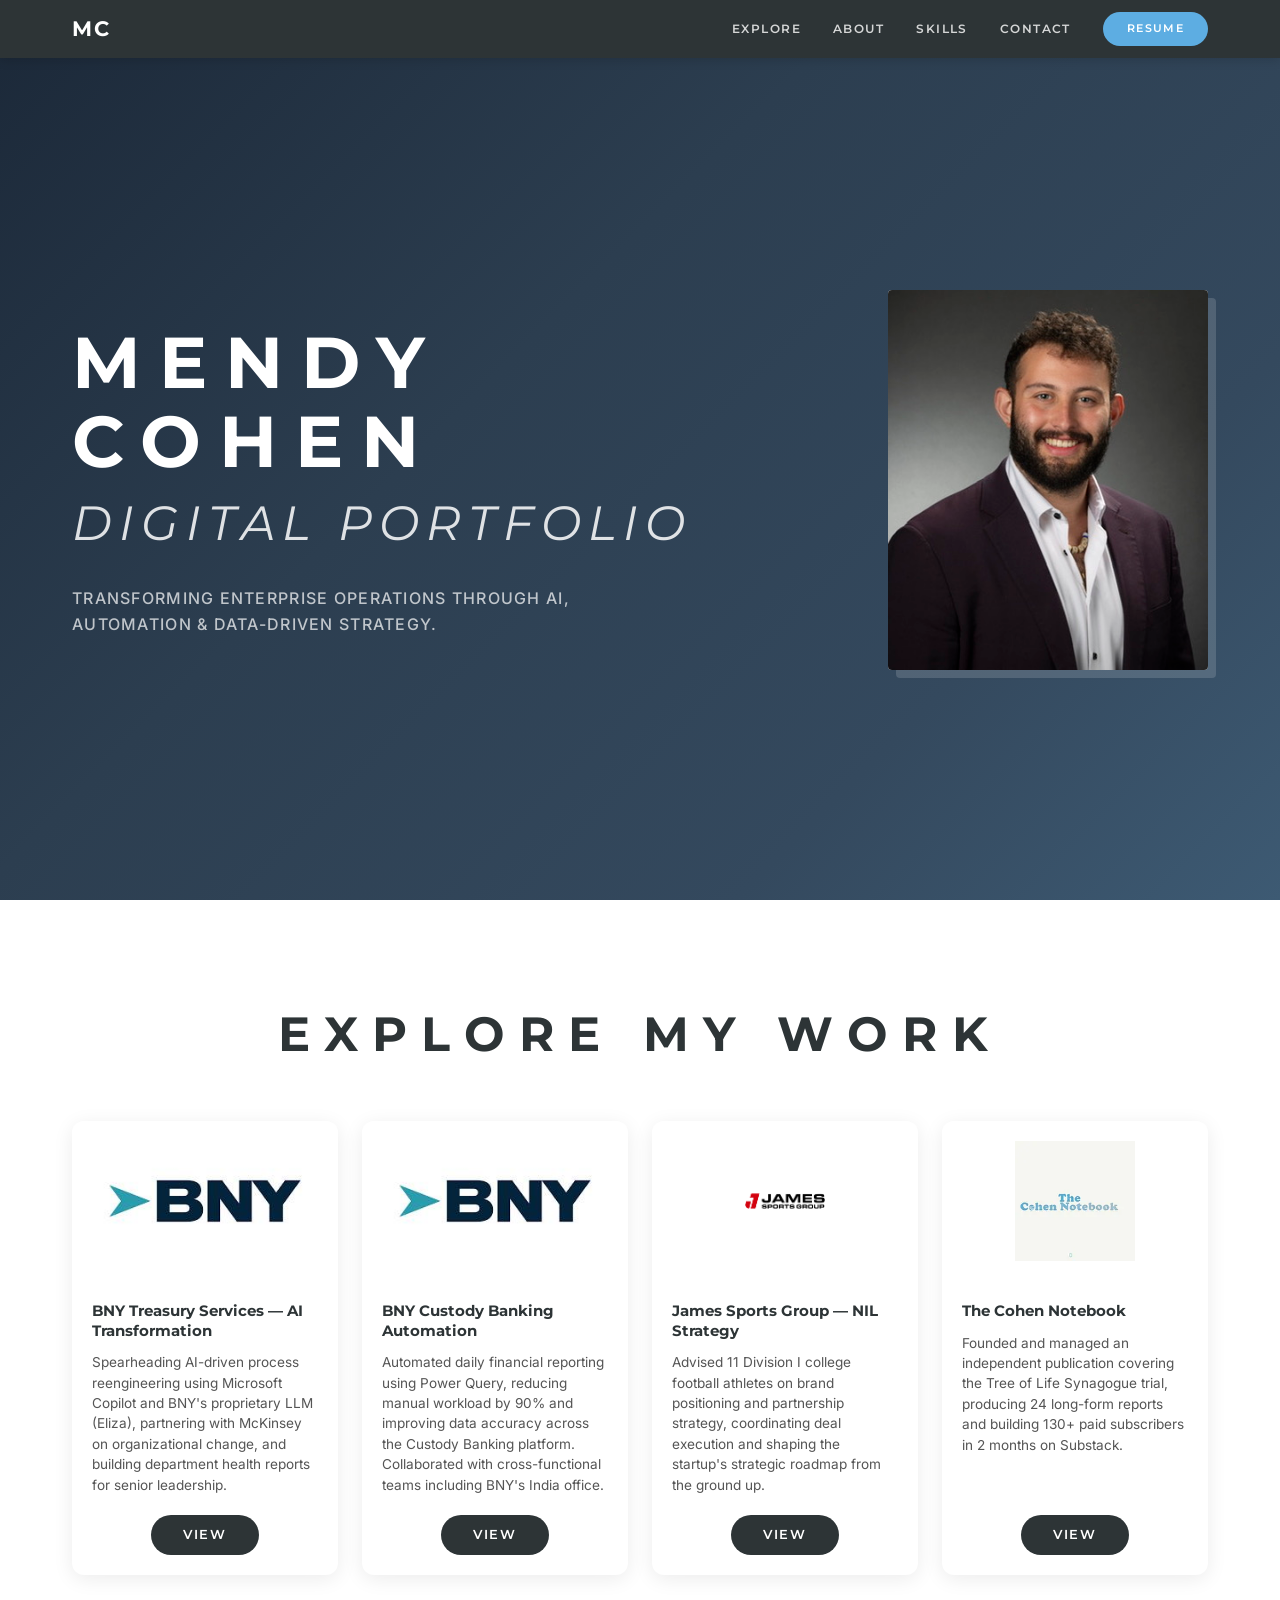
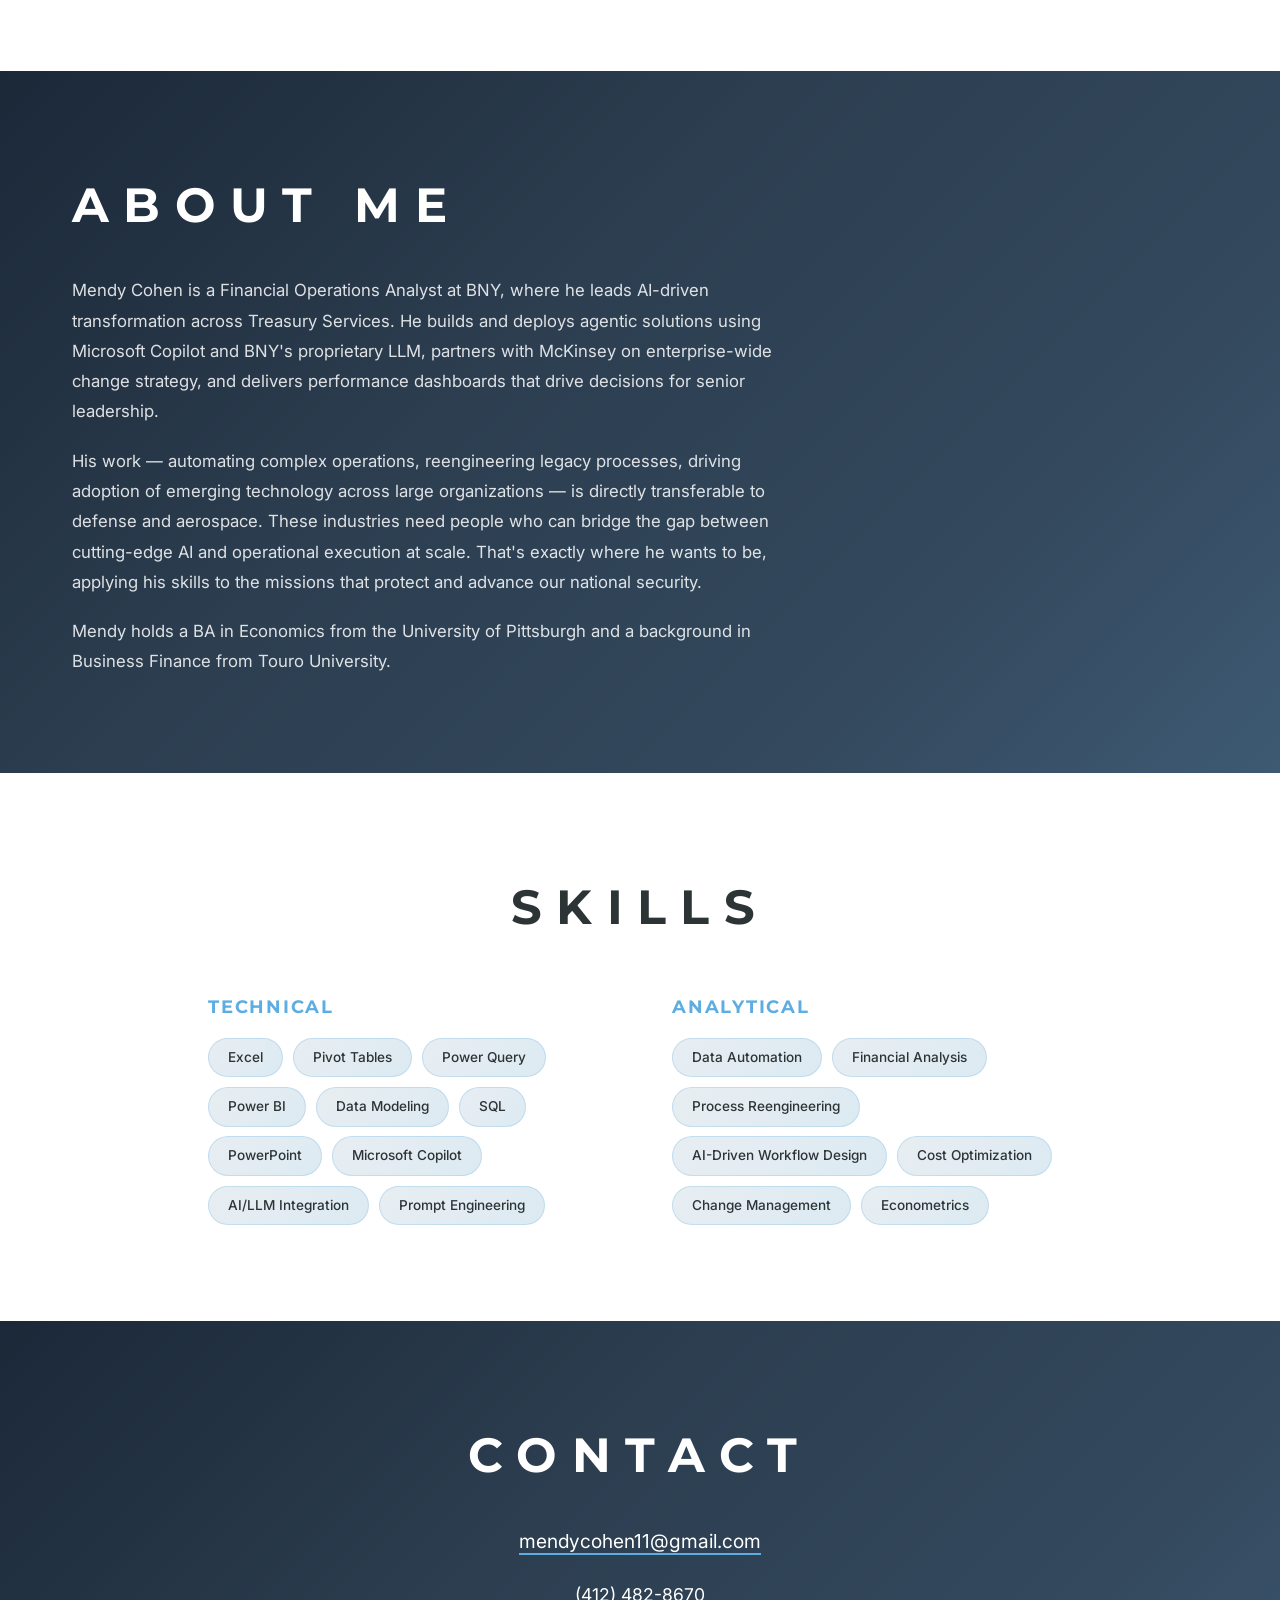
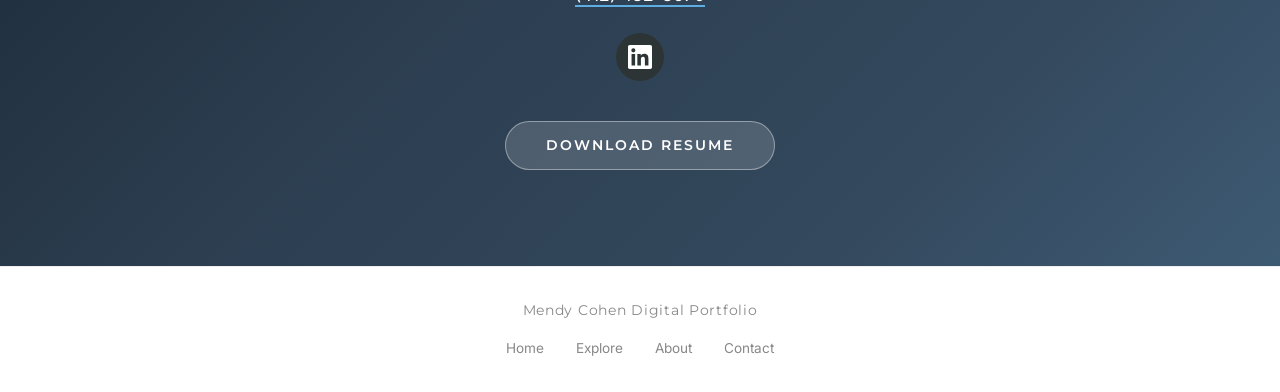
==== commit 1c0ee45b: "Remove duplicate navs, headshot, sharpen tagline" ====
--- a/index.html
+++ b/index.html
@@ -31,12 +31,7 @@
       <div class="hero-content">
         <h1 class="hero-name">Mendy Cohen</h1>
         <p class="hero-subtitle">Digital Portfolio</p>
-        <p class="hero-tagline">Driving operational excellence through data-driven insights &amp; process optimization.</p>
-        <div class="hero-buttons">
-          <a href="#projects" class="btn">Explore</a>
-          <a href="#about" class="btn">About</a>
-          <a href="#contact" class="btn">Contact</a>
-        </div>
+        <p class="hero-tagline">Transforming enterprise operations through AI, automation &amp; data-driven strategy.</p>
       </div>
       <div class="hero-photo">
         <img src="headshot.jpg" alt="Mendy Cohen">
@@ -110,11 +105,6 @@
   <section id="about" class="about gradient-bg">
     <div class="container">
       <div class="about-content">
-        <nav class="about-nav">
-          <a href="#projects" class="btn btn-sm">Explore</a>
-          <a href="#contact" class="btn btn-sm">Contact</a>
-          <a href="#home" class="btn btn-sm">Home</a>
-        </nav>
         <h2 class="section-heading">About Me</h2>
         <p class="about-text">
           Mendy Cohen is a Financial Operations Analyst at BNY, where he leads AI-driven transformation across Treasury Services. He builds and deploys agentic solutions using Microsoft Copilot and BNY's proprietary LLM, partners with McKinsey on enterprise-wide change strategy, and delivers performance dashboards that drive decisions for senior leadership.
@@ -125,9 +115,6 @@
         <p class="about-text" style="margin-top: 1.2rem;">
           Mendy holds a BA in Economics from the University of Pittsburgh and a background in Business Finance from Touro University.
         </p>
-      </div>
-      <div class="about-photo">
-        <img src="headshot.jpg" alt="Mendy Cohen">
       </div>
     </div>
   </section>
@@ -188,11 +175,6 @@
       <div class="contact-resume">
         <a href="Mendy_Cohen_Resume.pdf" target="_blank" class="btn">Download Resume</a>
       </div>
-      <nav class="contact-nav">
-        <a href="#projects" class="btn btn-sm">Explore</a>
-        <a href="#about" class="btn btn-sm">About</a>
-        <a href="#home" class="btn btn-sm">Home</a>
-      </nav>
     </div>
   </section>
 
--- a/style.css
+++ b/style.css
@@ -119,7 +119,7 @@
 }
 
 .topnav-resume {
-  background: #E76F8B !important;
+  background: #5DADE2 !important;
   color: #fff !important;
   padding: 0.5rem 1.5rem !important;
   font-size: 0.7rem !important;
@@ -127,16 +127,16 @@
 }
 
 .topnav-resume:hover {
-  background: #d4587a !important;
+  background: #4A9CD4 !important;
 }
 
 /* ========== GRADIENT BACKGROUNDS ========== */
 .gradient-bg {
-  background: linear-gradient(135deg, #F4A261 0%, #E76F8B 40%, #C3A6D8 75%, #f0e4f7 100%);
+  background: linear-gradient(135deg, #1B2838 0%, #2C3E50 40%, #34495E 75%, #3D5A73 100%);
 }
 
 .gradient-bg-subtle {
-  background: linear-gradient(135deg, #fef3ec 0%, #fde8ee 40%, #f3ebf8 75%, #f8f4fc 100%);
+  background: linear-gradient(135deg, #E8EEF2 0%, #DCEAF2 40%, #E0E8F0 75%, #EDF2F7 100%);
 }
 
 /* ========== HERO SECTION ========== */
@@ -169,7 +169,7 @@
   letter-spacing: 0.25em;
   text-transform: uppercase;
   line-height: 1.1;
-  color: #2D3436;
+  color: #FFFFFF;
 }
 
 .hero-subtitle {
@@ -179,7 +179,7 @@
   font-style: italic;
   letter-spacing: 0.15em;
   text-transform: uppercase;
-  color: #2D3436;
+  color: rgba(255,255,255,0.85);
   margin-top: 0.25rem;
 }
 
@@ -188,7 +188,7 @@
   font-weight: 500;
   letter-spacing: 0.08em;
   text-transform: uppercase;
-  color: #3d3d3d;
+  color: rgba(255,255,255,0.7);
   margin-top: 1.5rem;
   max-width: 550px;
 }
@@ -206,7 +206,7 @@
   height: 380px;
   background: #fff;
   border-radius: 4px;
-  box-shadow: 8px 8px 0 rgba(255, 255, 255, 0.6);
+  box-shadow: 8px 8px 0 rgba(255, 255, 255, 0.15);
   display: flex;
   align-items: center;
   justify-content: center;
@@ -318,20 +318,13 @@
 }
 
 .about .section-heading {
-  color: #2D3436;
-}
-
-.about-nav {
-  display: flex;
-  gap: 0.75rem;
-  margin-bottom: 2rem;
-  flex-wrap: wrap;
+  color: #FFFFFF;
 }
 
 .about-text {
   font-size: 1.05rem;
   line-height: 1.8;
-  color: #444;
+  color: rgba(255,255,255,0.85);
   max-width: 700px;
 }
 
@@ -380,7 +373,7 @@
   letter-spacing: 0.1em;
   text-transform: uppercase;
   margin-bottom: 1rem;
-  color: #E76F8B;
+  color: #5DADE2;
 }
 
 .skills-tags {
@@ -393,12 +386,12 @@
 .skill-tag {
   display: inline-block;
   padding: 0.5rem 1.2rem;
-  background: linear-gradient(135deg, #fef3ec, #fde8ee);
+  background: linear-gradient(135deg, #E8EEF2, #DCEAF2);
   border-radius: 50px;
   font-size: 0.85rem;
   font-weight: 500;
   color: #2D3436;
-  border: 1px solid rgba(231, 111, 139, 0.2);
+  border: 1px solid rgba(93, 173, 226, 0.25);
 }
 
 /* ========== CONTACT SECTION ========== */
@@ -408,7 +401,7 @@
 }
 
 .contact .section-heading {
-  color: #2D3436;
+  color: #FFFFFF;
 }
 
 .contact-info {
@@ -417,34 +410,34 @@
 
 .contact-email {
   font-size: 1.2rem;
-  color: #444;
+  color: rgba(255,255,255,0.85);
   margin-bottom: 1.5rem;
 }
 
 .contact-email a {
-  color: #2D3436;
-  border-bottom: 2px solid #E76F8B;
+  color: #fff;
+  border-bottom: 2px solid #5DADE2;
   transition: color 0.2s;
 }
 
 .contact-email a:hover {
-  color: #E76F8B;
+  color: #5DADE2;
 }
 
 .contact-phone {
   font-size: 1.1rem;
-  color: #444;
+  color: rgba(255,255,255,0.85);
   margin-bottom: 1.5rem;
 }
 
 .contact-phone a {
-  color: #2D3436;
-  border-bottom: 2px solid #C3A6D8;
+  color: #fff;
+  border-bottom: 2px solid #5DADE2;
   transition: color 0.2s;
 }
 
 .contact-phone a:hover {
-  color: #C3A6D8;
+  color: #5DADE2;
 }
 
 .contact-social {
@@ -469,18 +462,22 @@
 
 .contact-social a:hover {
   transform: scale(1.1);
-  background: #E76F8B;
+  background: #5DADE2;
 }
 
 .contact-resume {
   margin-top: 2.5rem;
 }
 
-.contact-nav {
-  display: flex;
-  gap: 0.75rem;
-  justify-content: center;
-  margin-top: 2rem;
+/* Buttons on dark gradient backgrounds */
+.gradient-bg .btn {
+  background: rgba(255,255,255,0.15);
+  border: 1px solid rgba(255,255,255,0.4);
+  color: #fff;
+}
+.gradient-bg .btn:hover {
+  background: rgba(255,255,255,0.25);
+  box-shadow: 0 6px 20px rgba(0,0,0,0.3);
 }
 
 /* ========== FOOTER ========== */
@@ -511,7 +508,7 @@
 }
 
 .footer-nav a:hover {
-  color: #E76F8B;
+  color: #5DADE2;
 }
 
 /* ========== ANIMATIONS ========== */
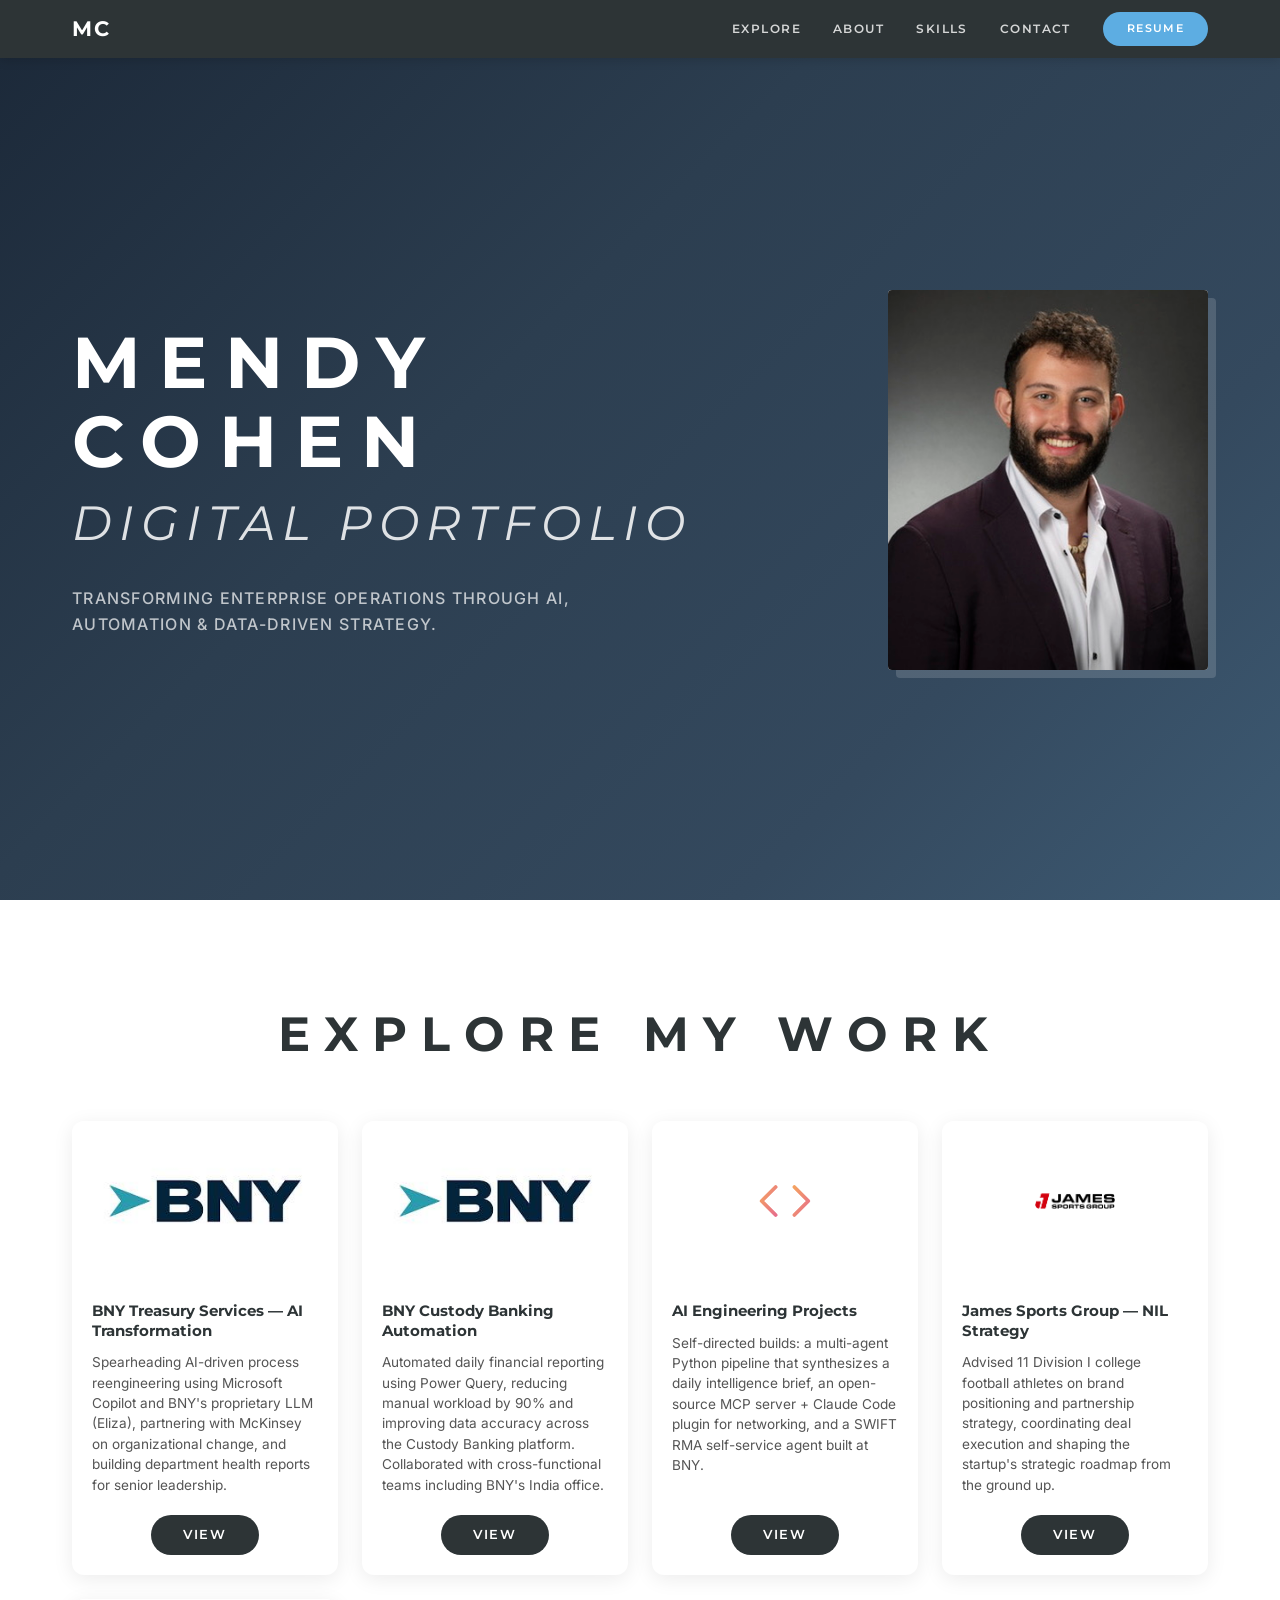
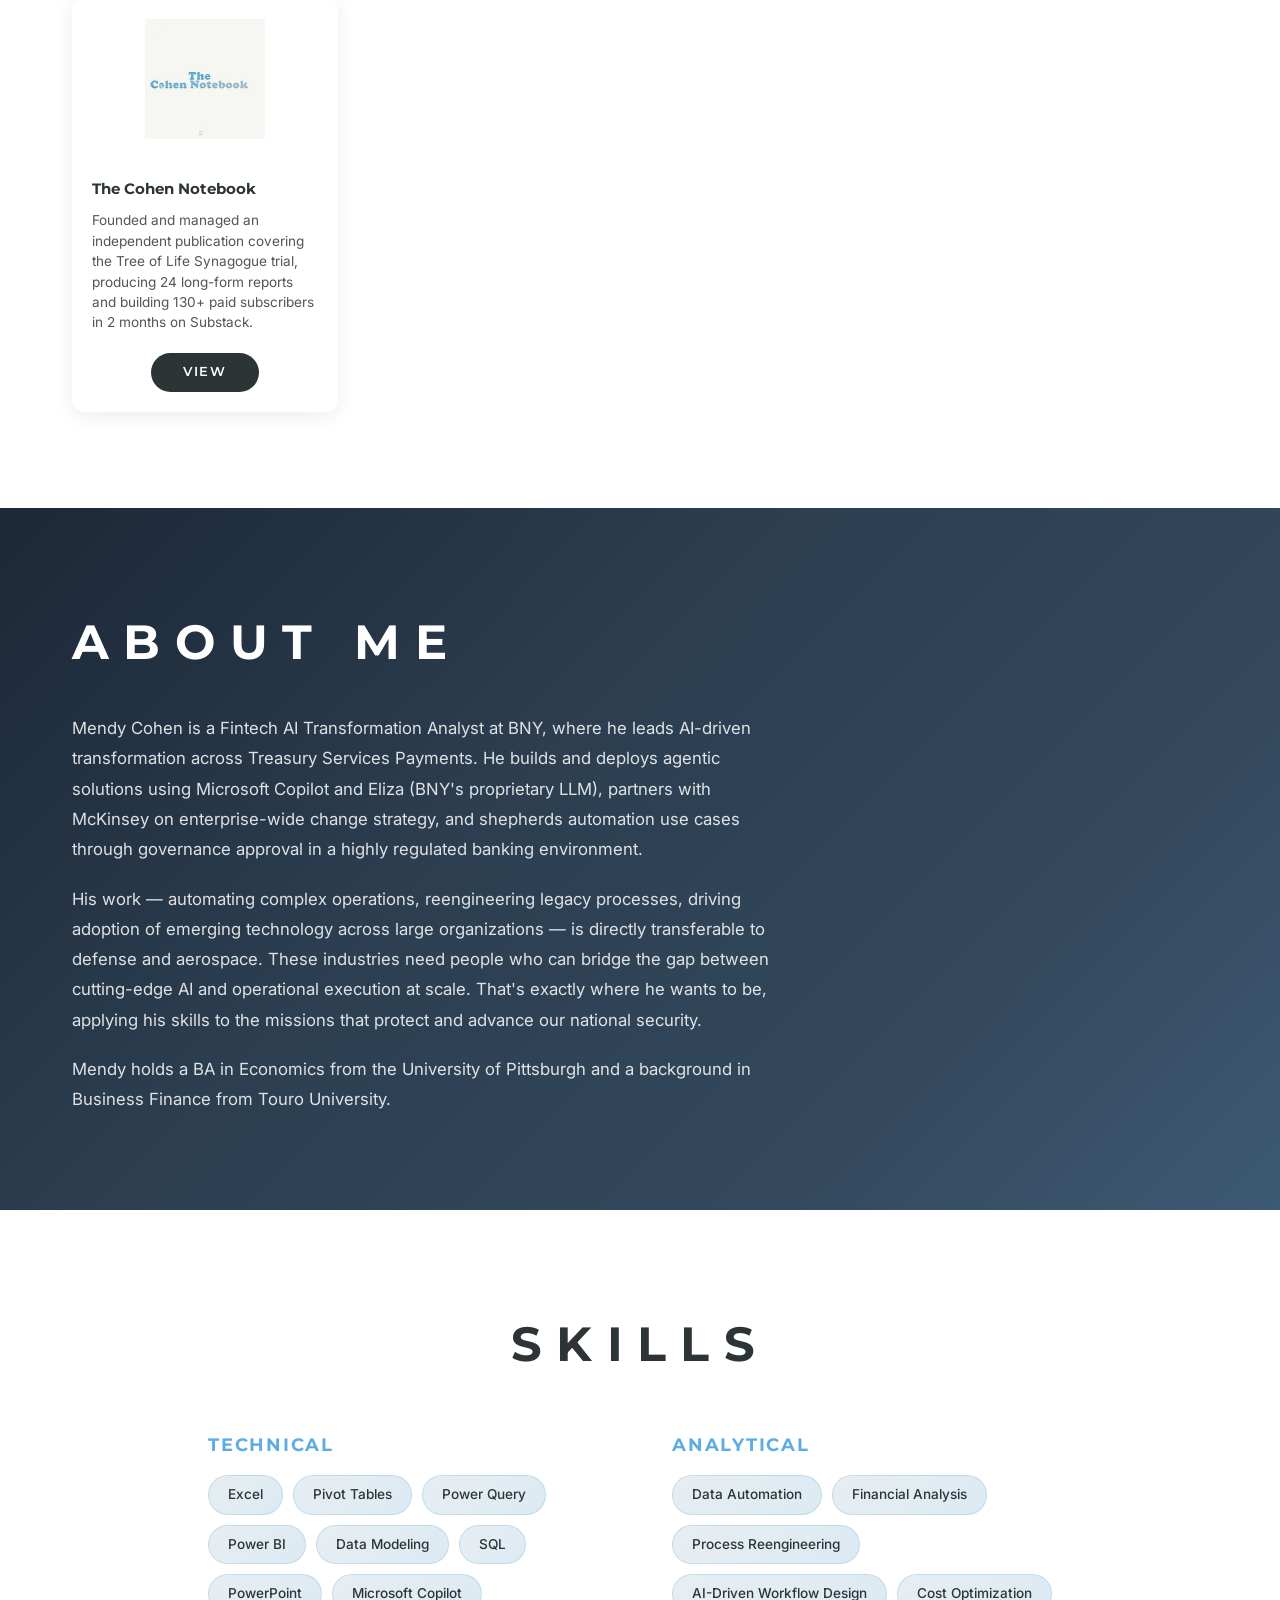
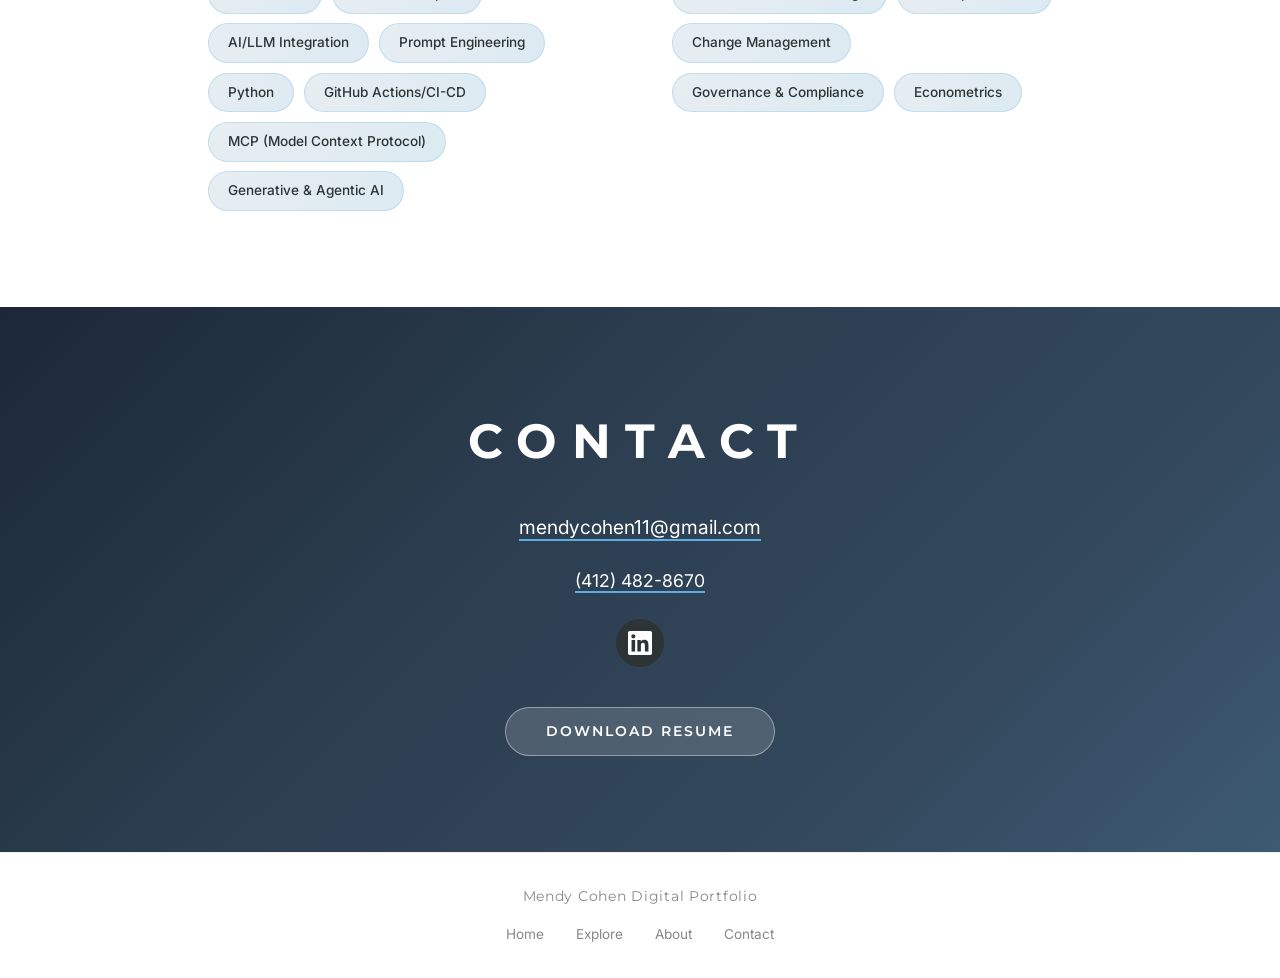
==== commit 4cfd9d86: "Add updated 2026 resume and new project pages Link 2026 resume, add BNY custody/treasury, James Spor" ====
--- a/index.html
+++ b/index.html
@@ -20,7 +20,7 @@
         <a href="#about">About</a>
         <a href="#skills">Skills</a>
         <a href="#contact">Contact</a>
-        <a href="Mendy_Cohen_Resume.pdf" target="_blank" class="btn btn-sm topnav-resume">Resume</a>
+        <a href="Mendy_Cohen_Resume_2026.pdf" target="_blank" class="btn btn-sm topnav-resume">Resume</a>
       </div>
     </div>
   </nav>
@@ -73,6 +73,28 @@
 
         <div class="project-card">
           <div class="project-card-image">
+            <svg width="56" height="56" viewBox="0 0 24 24" fill="none" stroke="url(#aiProjGradient)" stroke-width="1.6" stroke-linecap="round" stroke-linejoin="round">
+              <defs>
+                <linearGradient id="aiProjGradient" x1="0" y1="0" x2="1" y2="1">
+                  <stop offset="0%" stop-color="#F4A261"/>
+                  <stop offset="100%" stop-color="#E76F8B"/>
+                </linearGradient>
+              </defs>
+              <polyline points="16 18 22 12 16 6"></polyline>
+              <polyline points="8 6 2 12 8 18"></polyline>
+            </svg>
+          </div>
+          <div class="project-card-body">
+            <h3 class="project-card-title">AI Engineering Projects</h3>
+            <p class="project-card-desc">Self-directed builds: a multi-agent Python pipeline that synthesizes a daily intelligence brief, an open-source MCP server + Claude Code plugin for networking, and a SWIFT RMA self-service agent built at BNY.</p>
+            <div class="project-card-btn">
+              <a href="ai-projects.html" class="btn btn-sm">View</a>
+            </div>
+          </div>
+        </div>
+
+        <div class="project-card">
+          <div class="project-card-image">
             <img src="james-sports-logo.jpg" alt="James Sports Group logo" class="project-logo">
           </div>
           <div class="project-card-body">
@@ -107,7 +129,7 @@
       <div class="about-content">
         <h2 class="section-heading">About Me</h2>
         <p class="about-text">
-          Mendy Cohen is a Financial Operations Analyst at BNY, where he leads AI-driven transformation across Treasury Services. He builds and deploys agentic solutions using Microsoft Copilot and BNY's proprietary LLM, partners with McKinsey on enterprise-wide change strategy, and delivers performance dashboards that drive decisions for senior leadership.
+          Mendy Cohen is a Fintech AI Transformation Analyst at BNY, where he leads AI-driven transformation across Treasury Services Payments. He builds and deploys agentic solutions using Microsoft Copilot and Eliza (BNY's proprietary LLM), partners with McKinsey on enterprise-wide change strategy, and shepherds automation use cases through governance approval in a highly regulated banking environment.
         </p>
         <p class="about-text" style="margin-top: 1.2rem;">
           His work &mdash; automating complex operations, reengineering legacy processes, driving adoption of emerging technology across large organizations &mdash; is directly transferable to defense and aerospace. These industries need people who can bridge the gap between cutting-edge AI and operational execution at scale. That's exactly where he wants to be, applying his skills to the missions that protect and advance our national security.
@@ -137,6 +159,10 @@
             <span class="skill-tag">Microsoft Copilot</span>
             <span class="skill-tag">AI/LLM Integration</span>
             <span class="skill-tag">Prompt Engineering</span>
+            <span class="skill-tag">Python</span>
+            <span class="skill-tag">GitHub Actions/CI-CD</span>
+            <span class="skill-tag">MCP (Model Context Protocol)</span>
+            <span class="skill-tag">Generative &amp; Agentic AI</span>
           </div>
         </div>
         <div class="skills-category">
@@ -148,6 +174,7 @@
             <span class="skill-tag">AI-Driven Workflow Design</span>
             <span class="skill-tag">Cost Optimization</span>
             <span class="skill-tag">Change Management</span>
+            <span class="skill-tag">Governance &amp; Compliance</span>
             <span class="skill-tag">Econometrics</span>
           </div>
         </div>
@@ -173,7 +200,7 @@
         </div>
       </div>
       <div class="contact-resume">
-        <a href="Mendy_Cohen_Resume.pdf" target="_blank" class="btn">Download Resume</a>
+        <a href="Mendy_Cohen_Resume_2026.pdf" target="_blank" class="btn">Download Resume</a>
       </div>
     </div>
   </section>
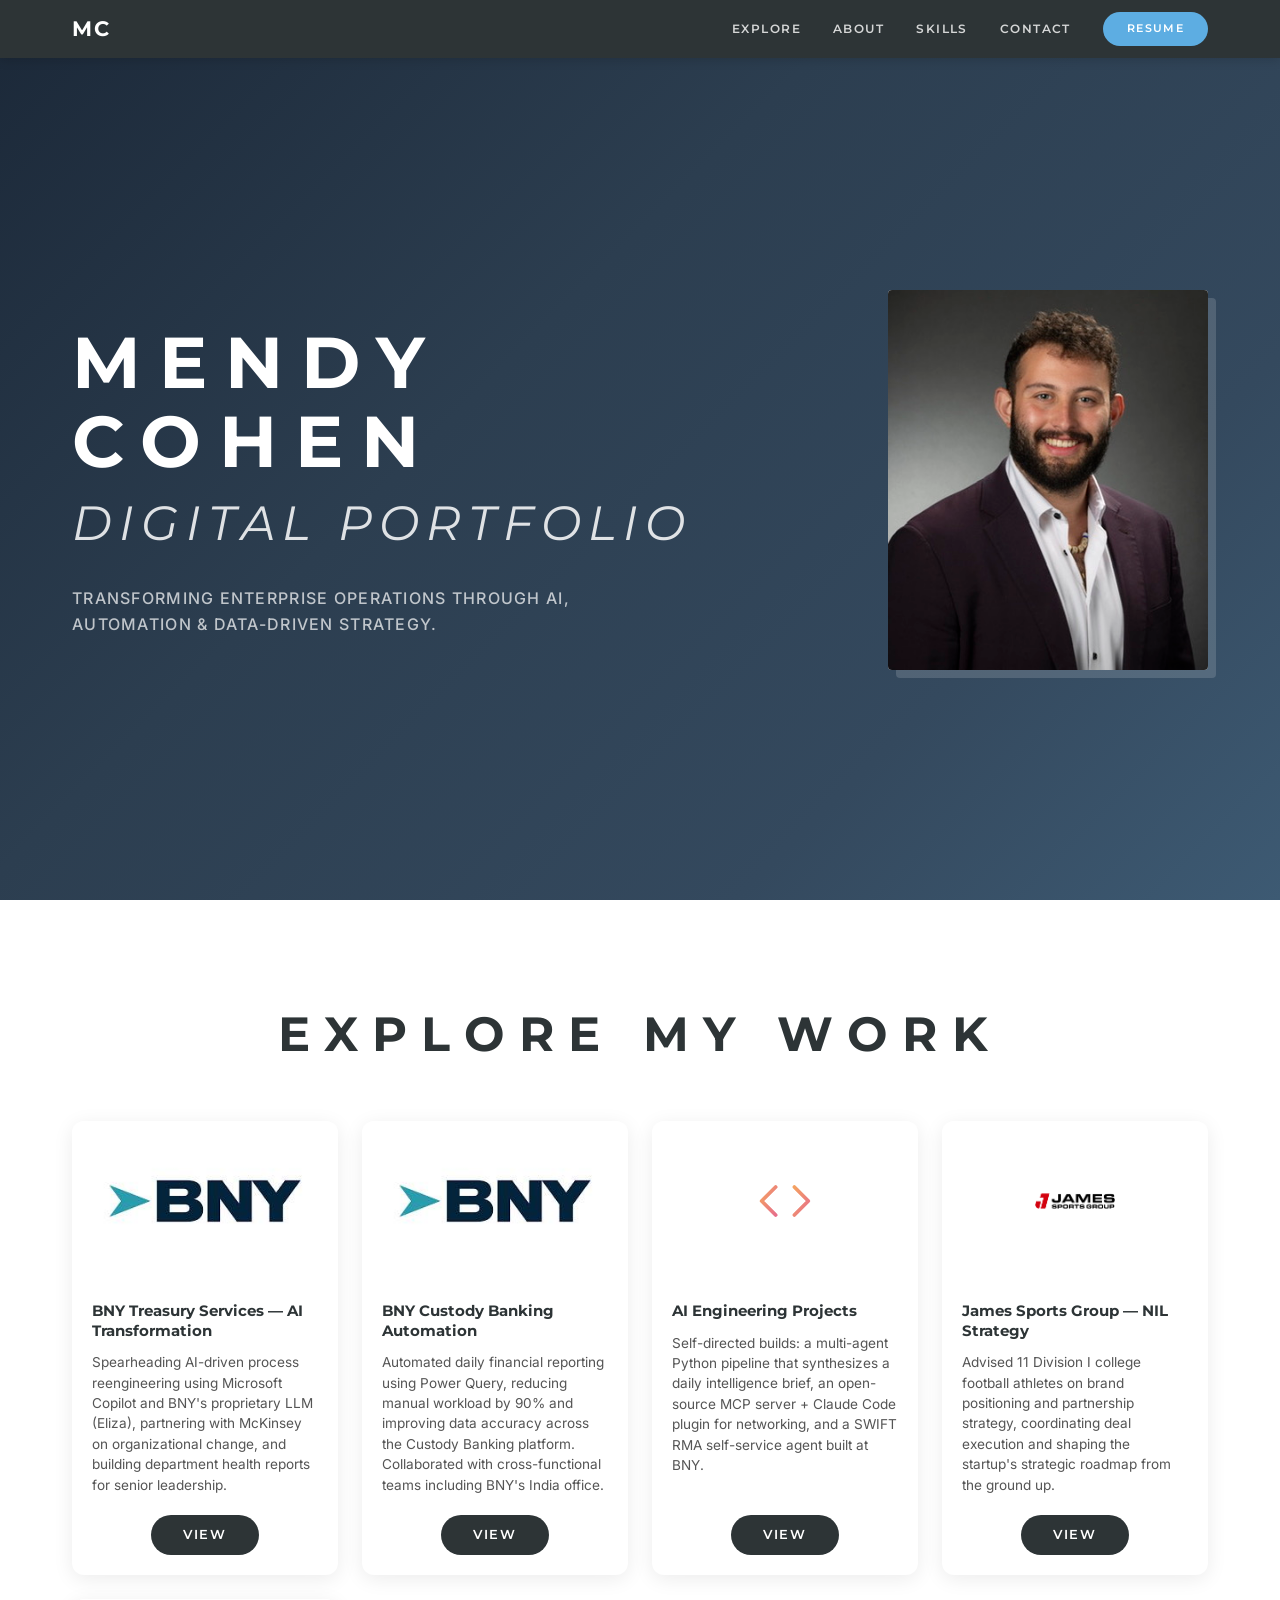
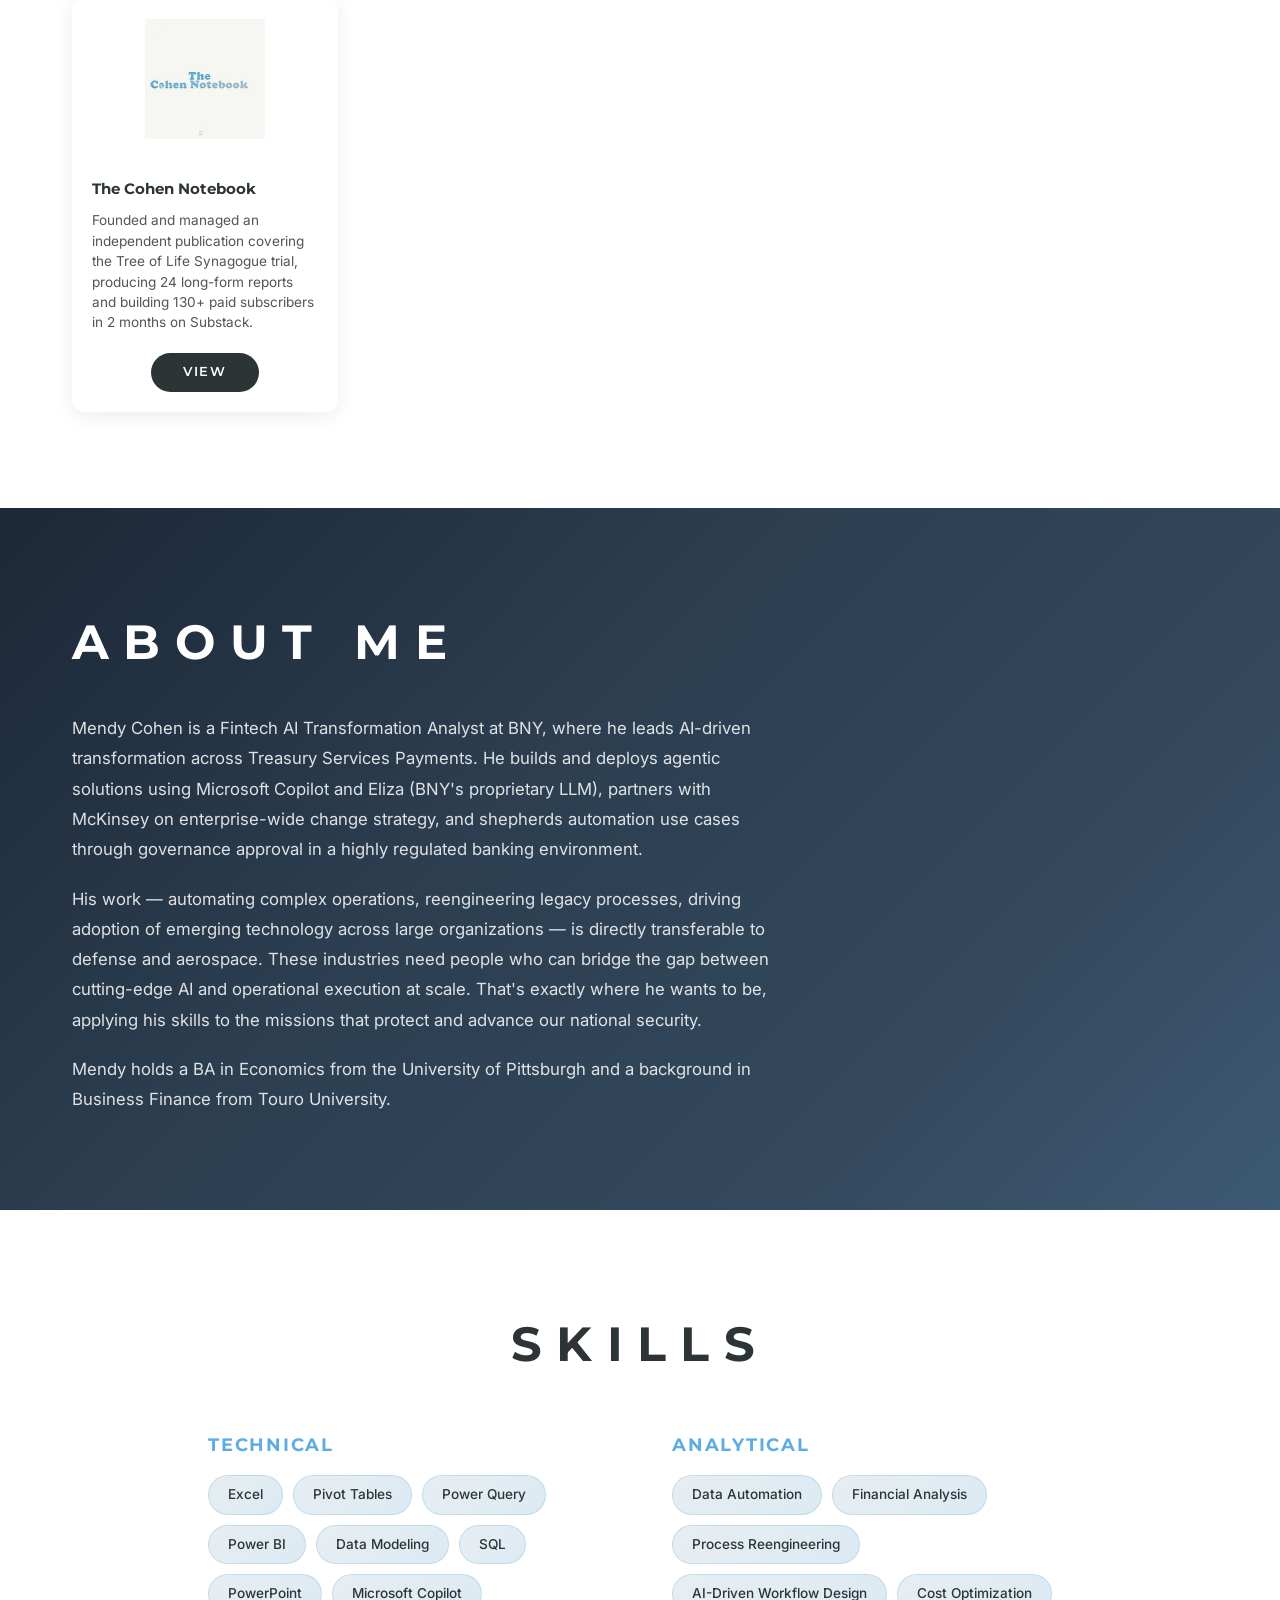
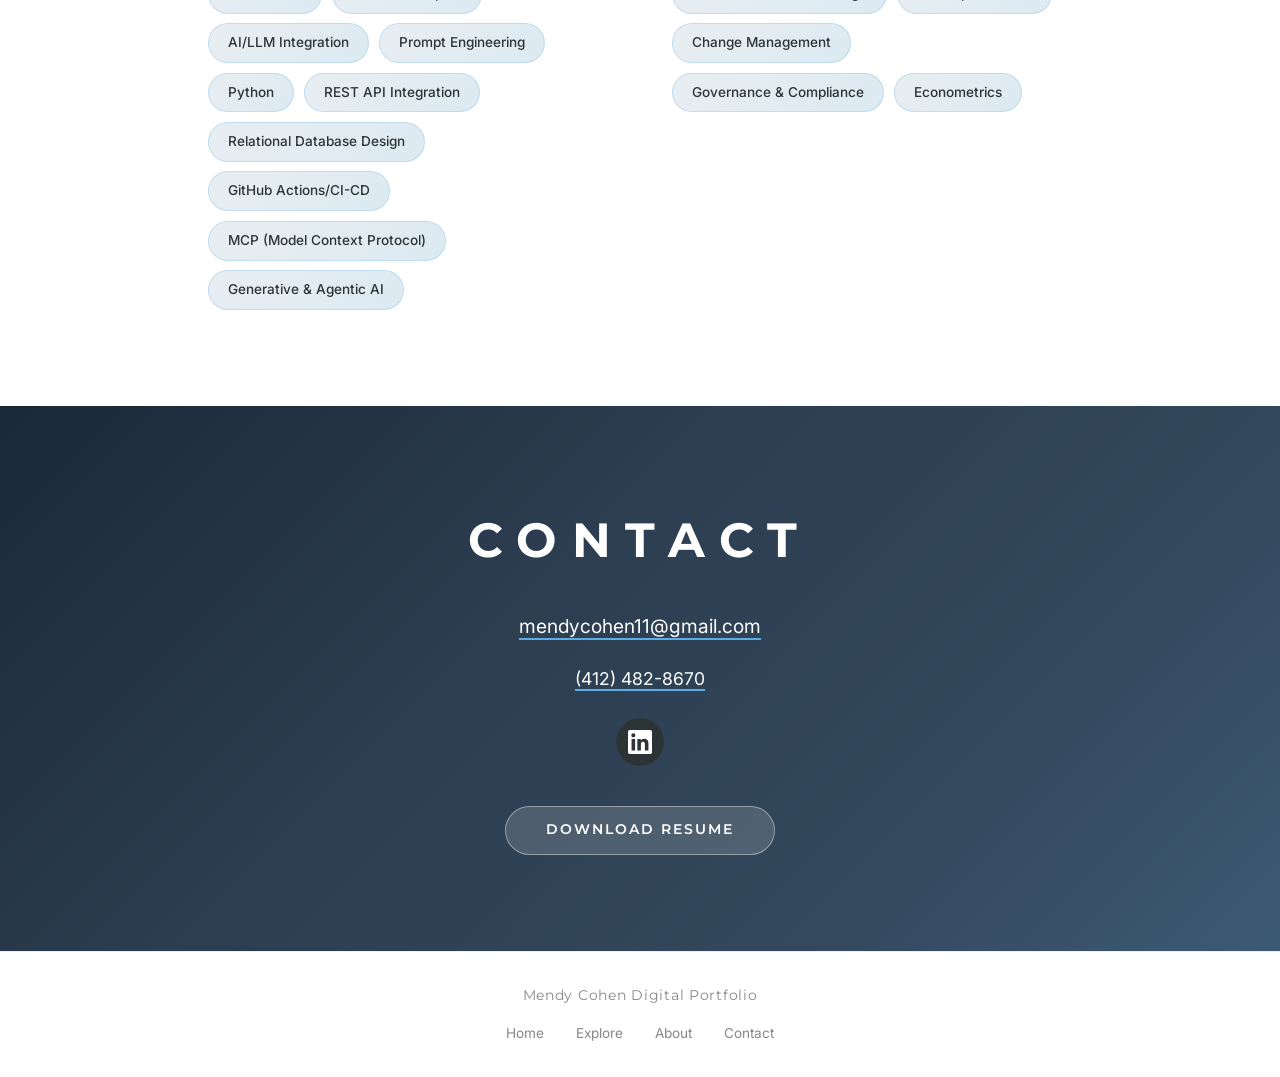
==== commit bc7701d8: "Add API integration and data layer details to skills/projects Reflects the multi-provider API abstra" ====
--- a/index.html
+++ b/index.html
@@ -160,6 +160,8 @@
             <span class="skill-tag">AI/LLM Integration</span>
             <span class="skill-tag">Prompt Engineering</span>
             <span class="skill-tag">Python</span>
+            <span class="skill-tag">REST API Integration</span>
+            <span class="skill-tag">Relational Database Design</span>
             <span class="skill-tag">GitHub Actions/CI-CD</span>
             <span class="skill-tag">MCP (Model Context Protocol)</span>
             <span class="skill-tag">Generative &amp; Agentic AI</span>
